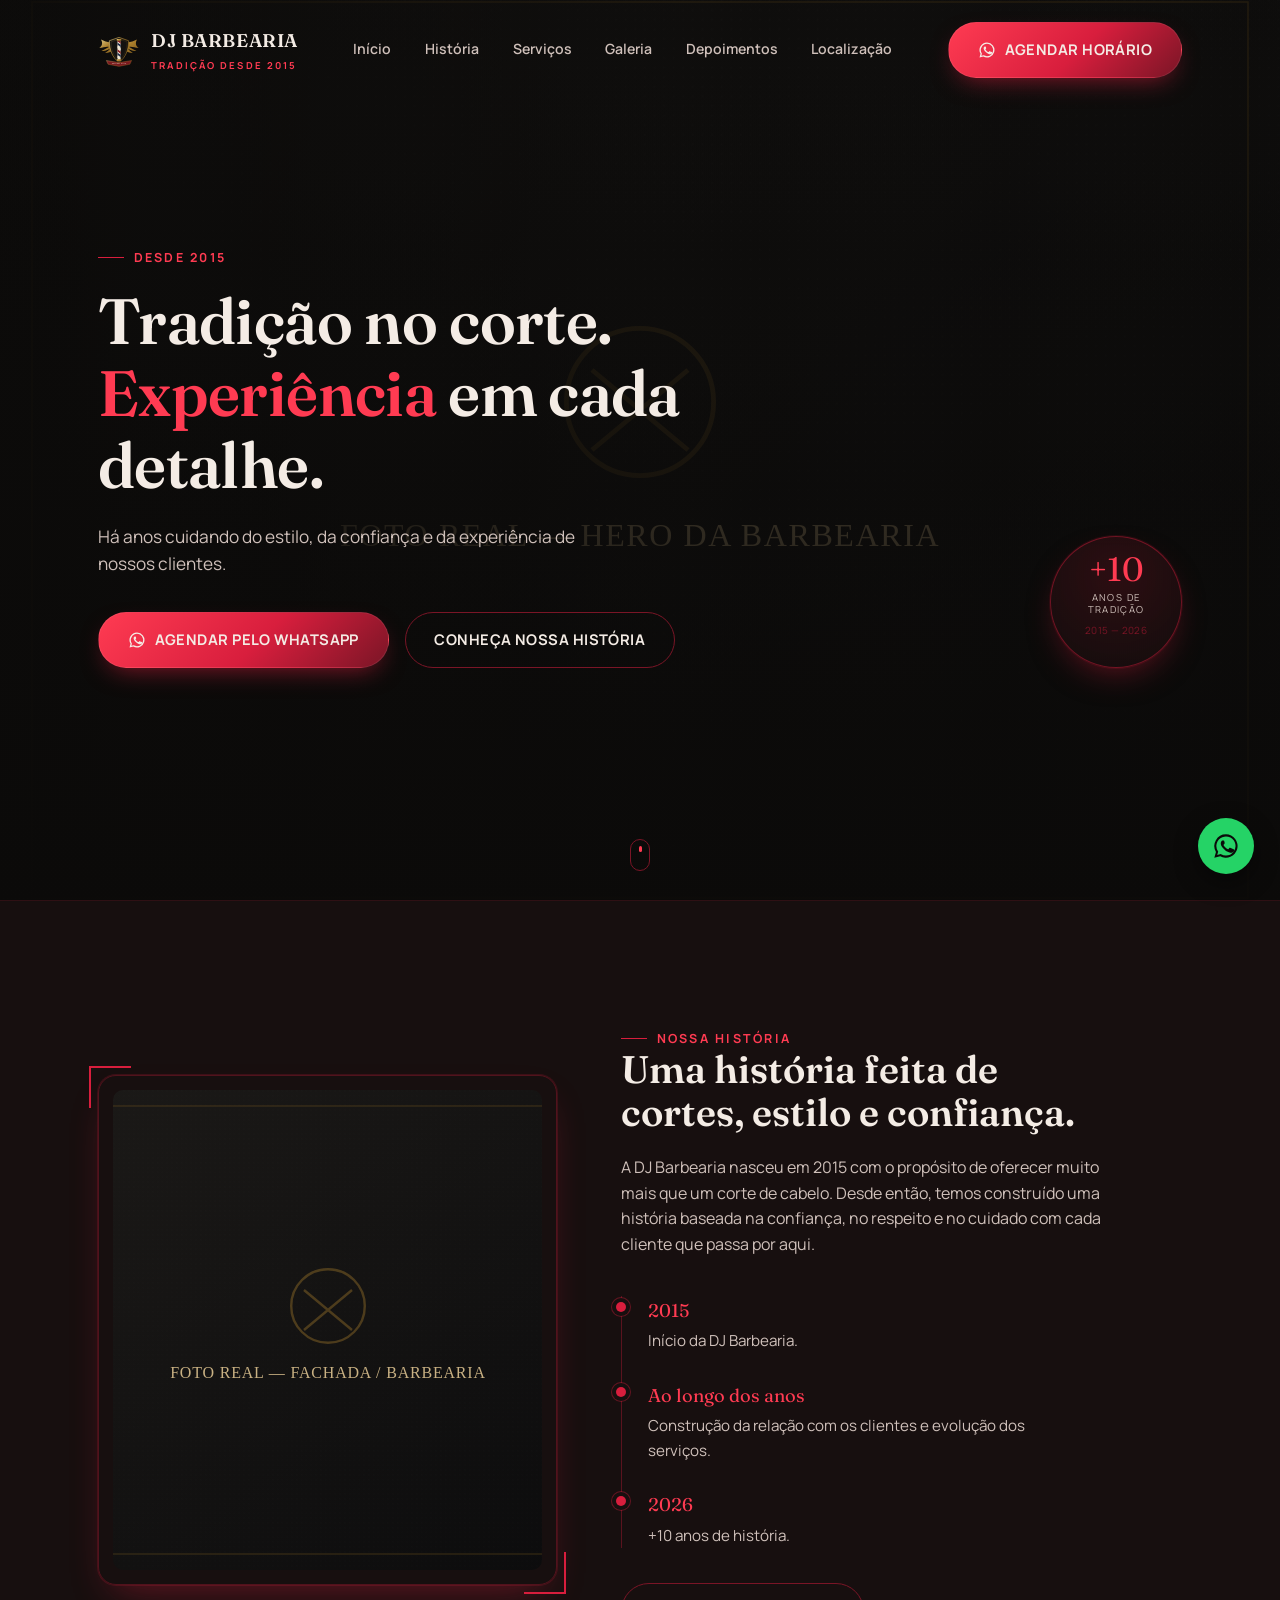
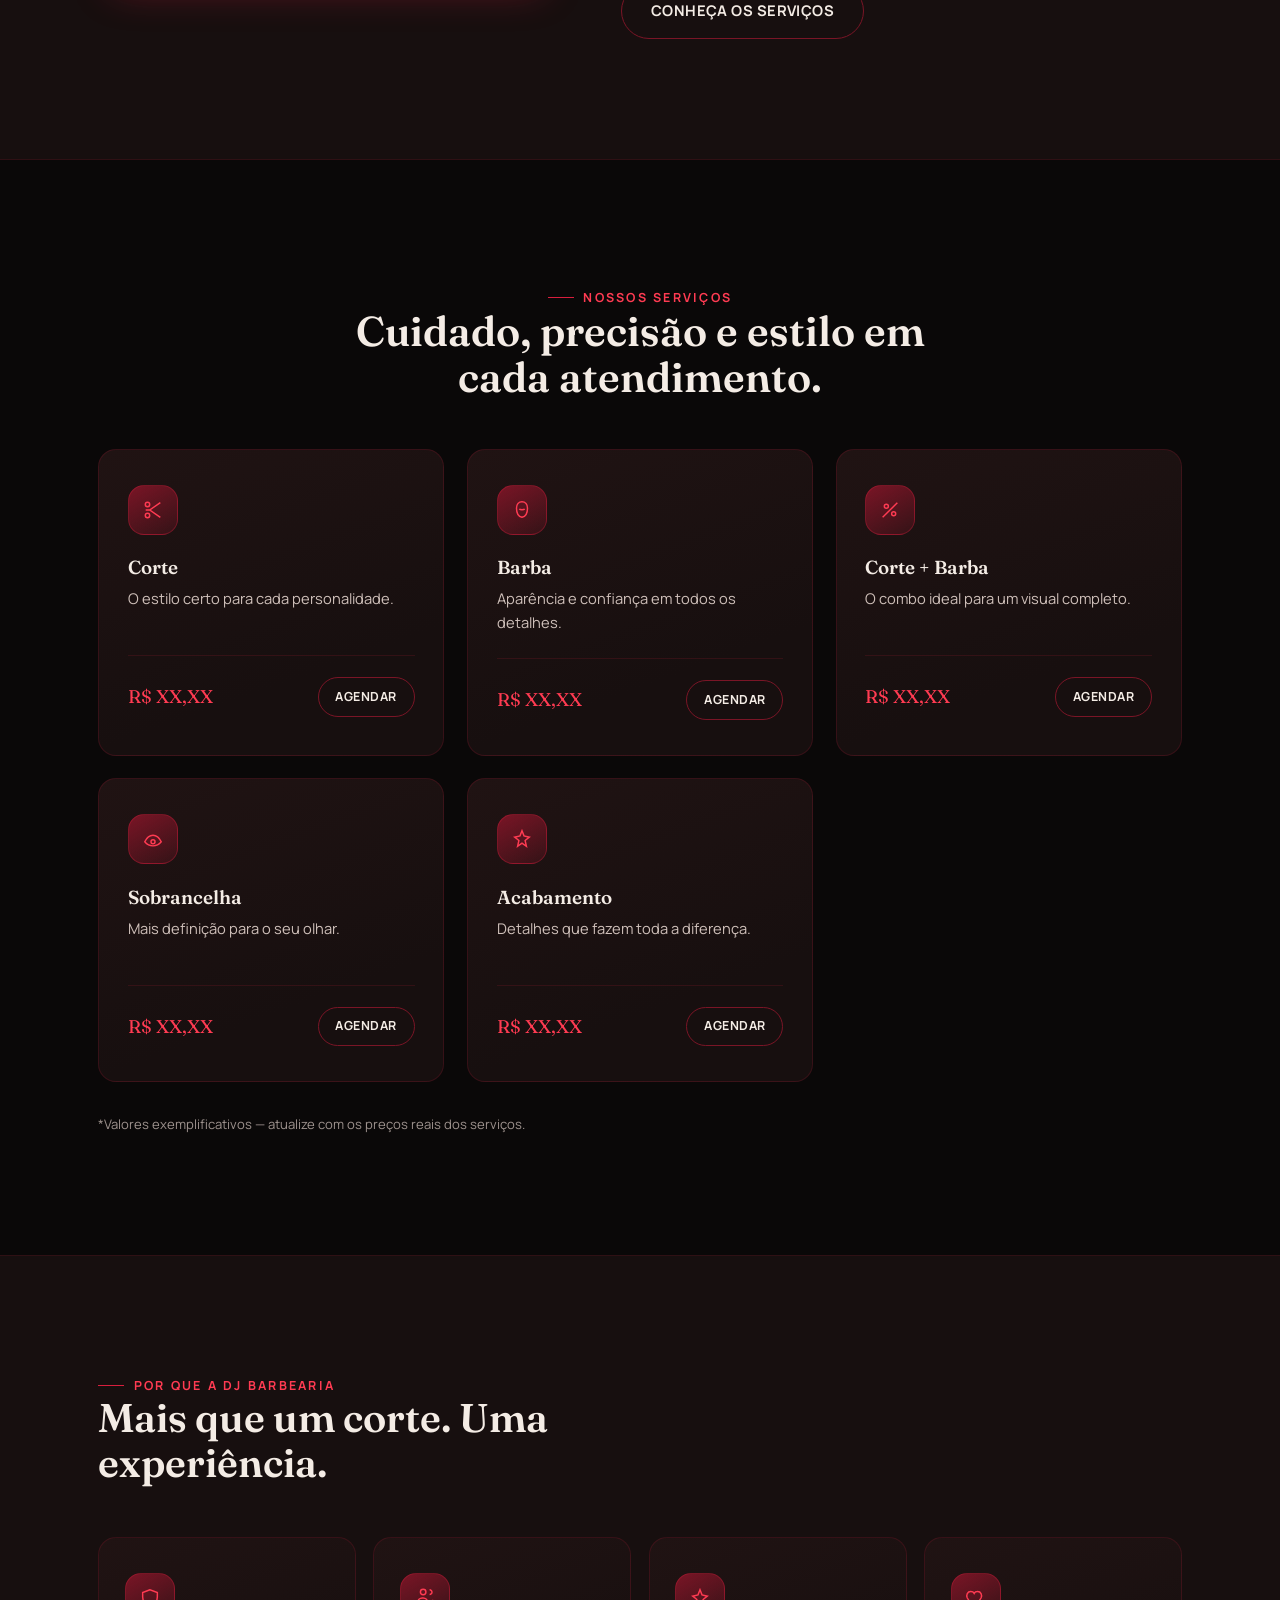
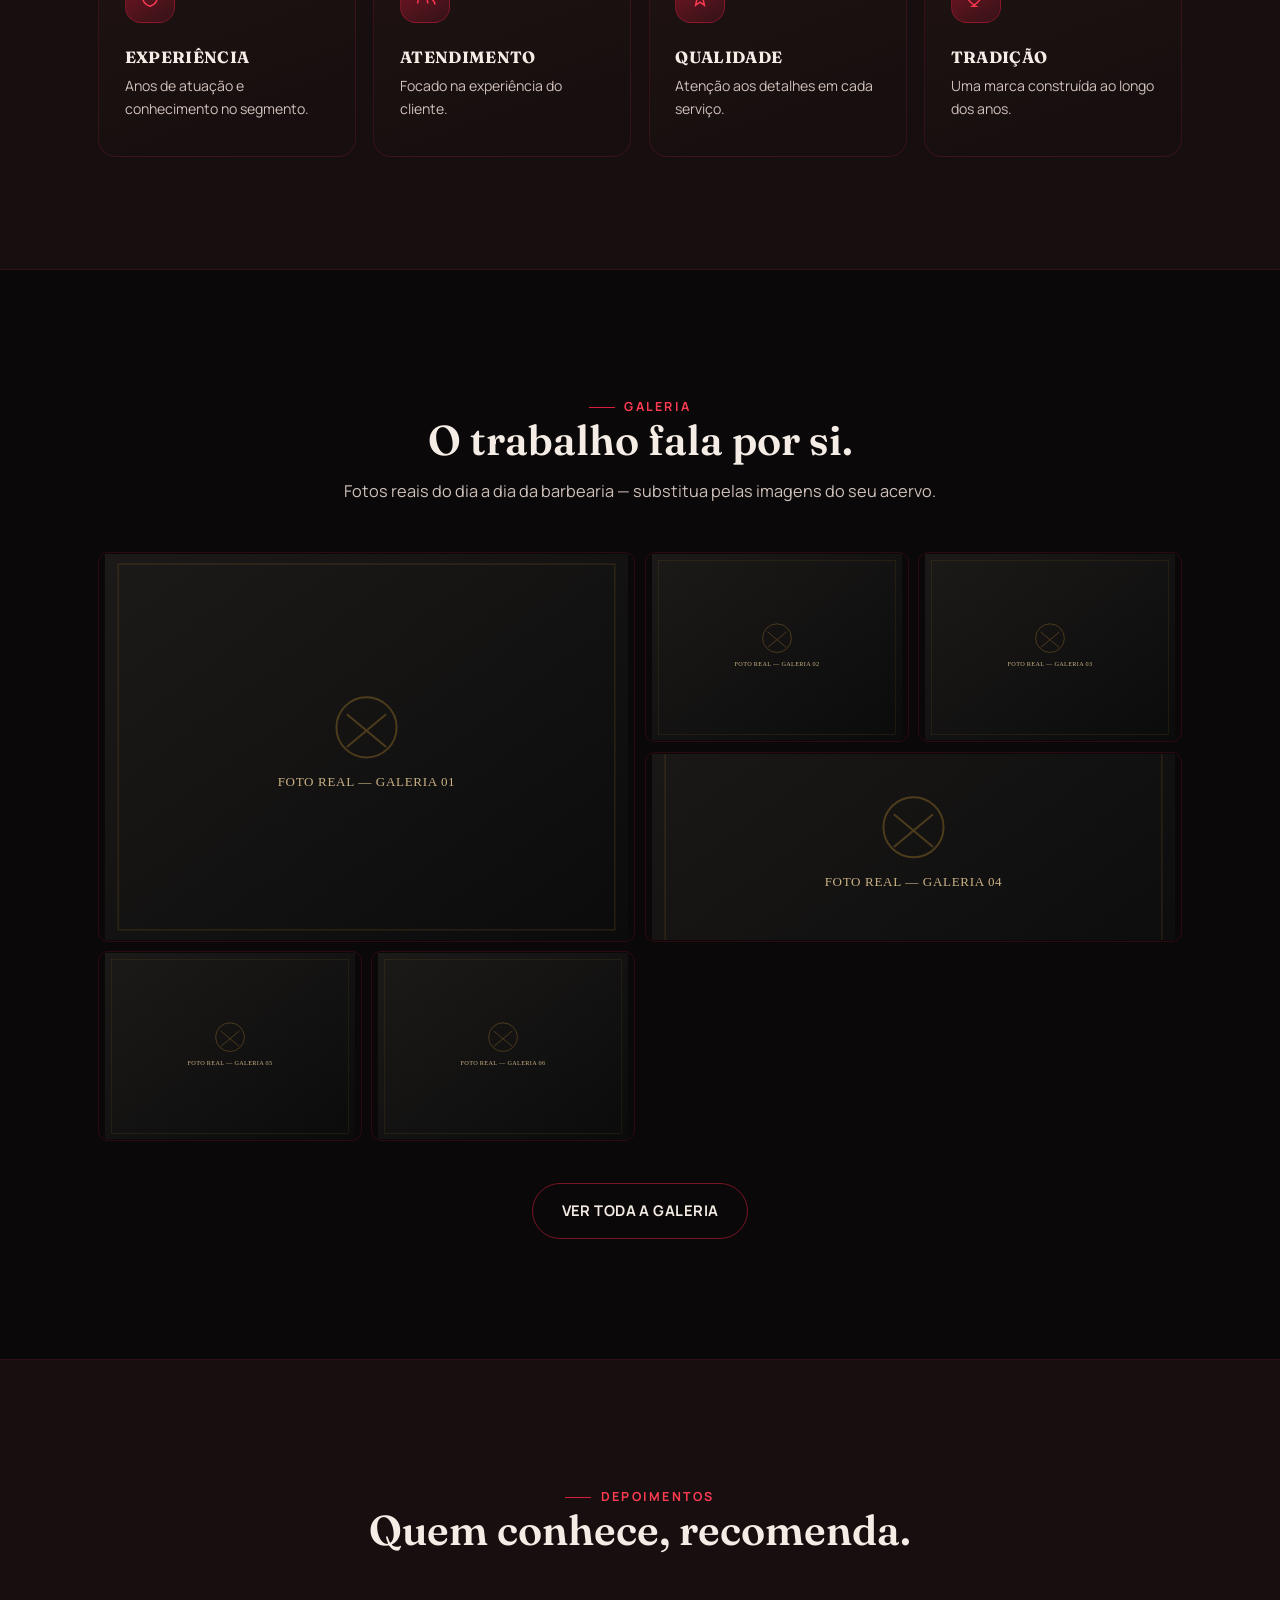
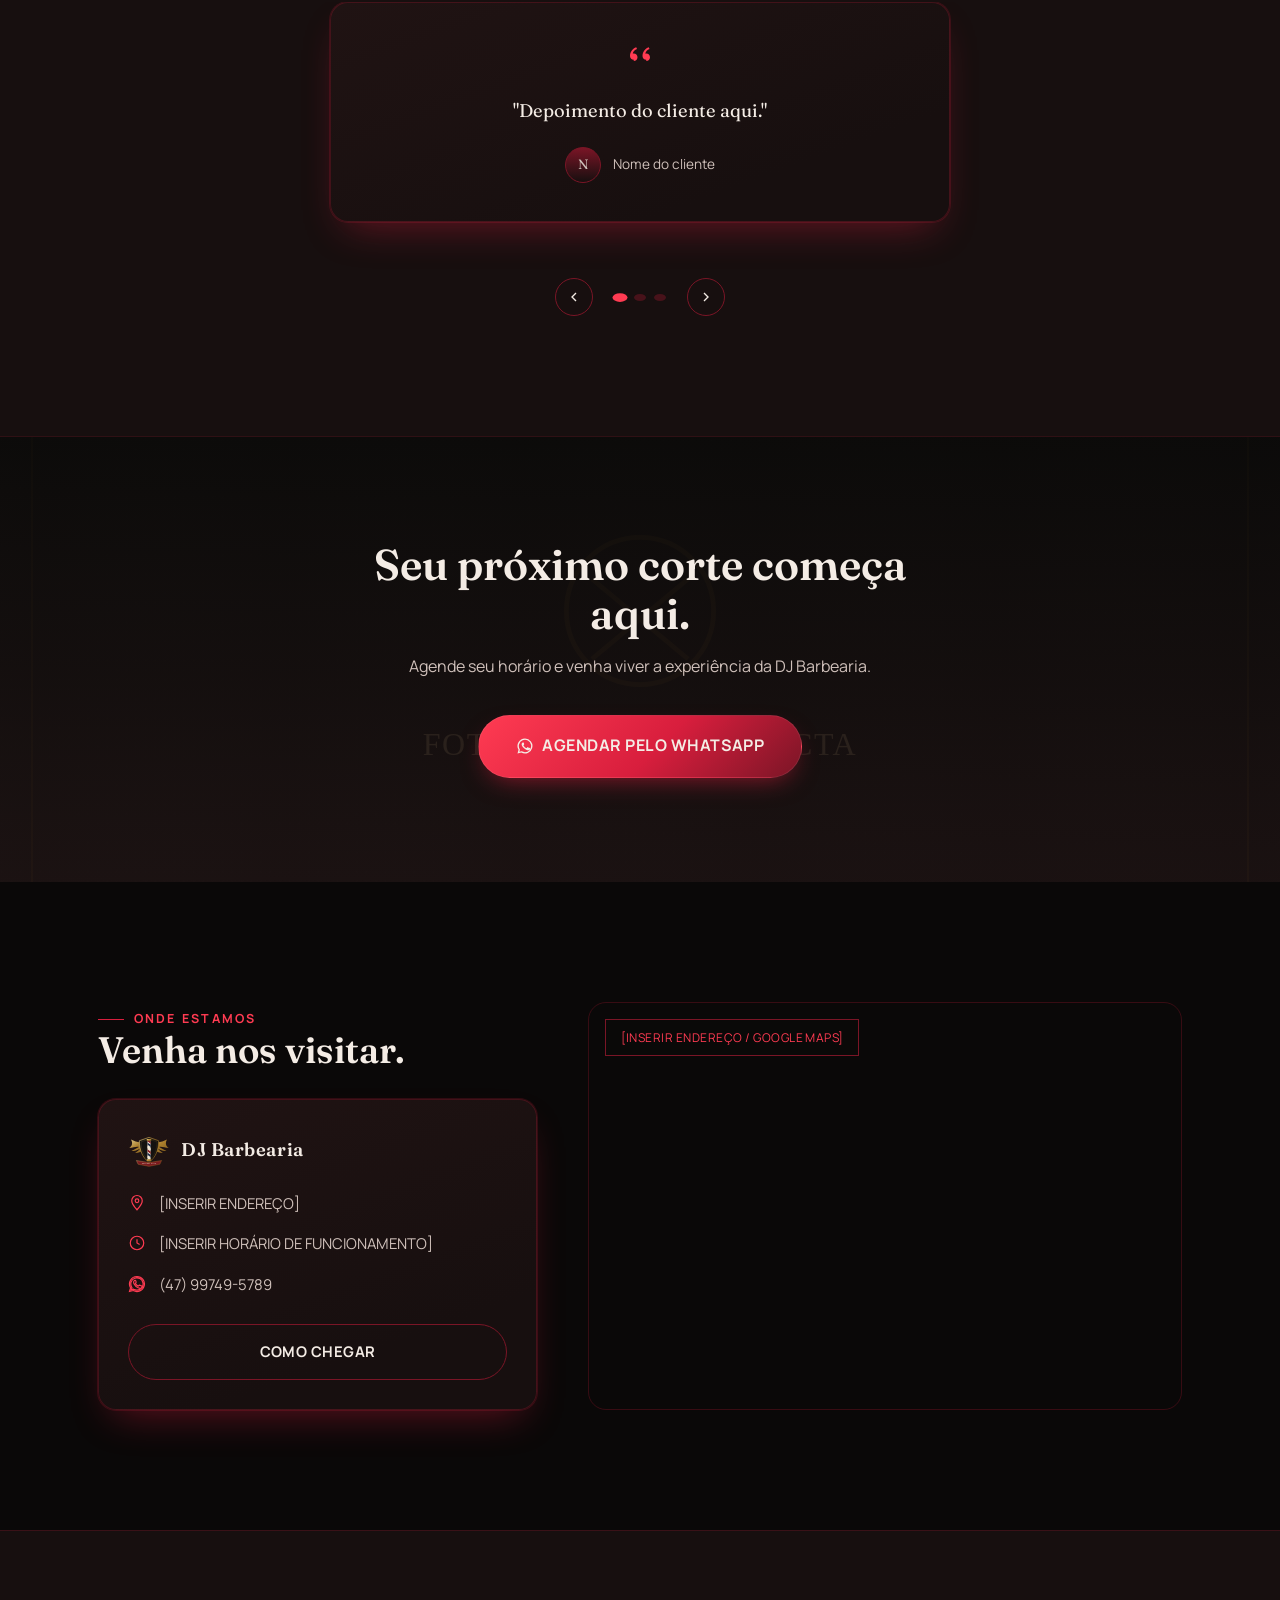
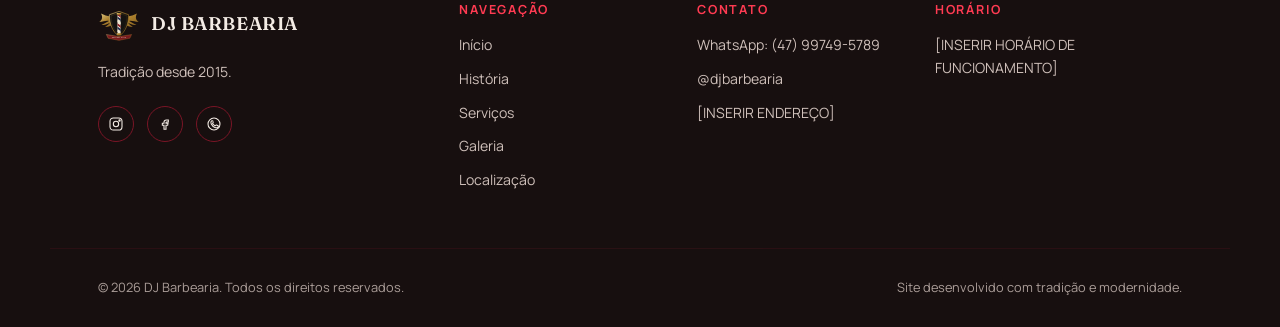
==== demo/basico/dj-barbearia/index.html @ 6a3a6658 "Atualização do site" ====
<!DOCTYPE html>
<html lang="pt-BR">
<head>
<meta charset="UTF-8">
<meta name="viewport" content="width=device-width, initial-scale=1.0">
<title>DJ Barbearia — Tradição desde 2015</title>
<meta name="description" content="DJ Barbearia: tradição, experiência e cuidado em cada corte desde 2015. Agende seu horário pelo WhatsApp.">

<link rel="icon" type="image/svg+xml" href="assets/logo.svg">

<link rel="preconnect" href="https://fonts.googleapis.com">
<link rel="preconnect" href="https://fonts.gstatic.com" crossorigin>
<link href="https://fonts.googleapis.com/css2?family=Fraunces:opsz,wght@9..144,500;9..144,600;9..144,700&family=Manrope:wght@400;500;600;700;800&display=swap" rel="stylesheet">

<link rel="stylesheet" href="css/style.css">
</head>
<body>
<a class="skip-link" href="#conteudo">Pular para o conteúdo</a>

<!-- =========================
     HEADER / NAVBAR
========================= -->
<header class="site-header" id="siteHeader">
  <div class="container header-inner">
    <a href="#inicio" class="brand">
      <img src="assets/logo.svg" alt="Emblema DJ Barbearia" width="42" height="42">
      <span>DJ BARBEARIA<small>TRADIÇÃO DESDE 2015</small></span>
    </a>

    <nav class="nav-links" aria-label="Navegação principal">
      <a href="#inicio">Início</a>
      <a href="#historia">História</a>
      <a href="#servicos">Serviços</a>
      <a href="#galeria">Galeria</a>
      <a href="#depoimentos">Depoimentos</a>
      <a href="#localizacao">Localização</a>
    </nav>

    <div class="header-actions">
      <a class="btn btn-primary" data-wa-generic href="#" aria-label="Agendar horário pelo WhatsApp">
        <svg viewBox="0 0 24 24" fill="currentColor" aria-hidden="true"><path d="M17.5 14.4c-.3-.1-1.6-.8-1.9-.9-.3-.1-.4-.1-.6.1-.2.3-.7.9-.8 1-.2.2-.3.2-.5.1-.3-.1-1.2-.4-2.2-1.4-.8-.7-1.4-1.6-1.5-1.9-.2-.3 0-.5.1-.6.1-.1.3-.3.4-.5.1-.1.2-.3.3-.4.1-.2 0-.4 0-.5C11 9.3 10.5 8 10.3 7.6c-.2-.4-.4-.4-.6-.4h-.5c-.2 0-.5.1-.7.3-.3.3-1 1-1 2.3 0 1.4 1 2.7 1.1 2.9.1.2 2 3.1 4.9 4.3.7.3 1.2.5 1.6.6.7.2 1.3.2 1.8.1.5-.1 1.6-.7 1.9-1.3.2-.6.2-1.1.2-1.3-.1-.1-.3-.2-.5-.3Z"/><path d="M12 2a10 10 0 0 0-8.6 15.1L2 22l5-1.3A10 10 0 1 0 12 2Zm0 18.2a8.2 8.2 0 0 1-4.2-1.1l-.3-.2-3 .8.8-2.9-.2-.3A8.2 8.2 0 1 1 12 20.2Z"/></svg>
        AGENDAR HORÁRIO
      </a>

      <button class="nav-toggle" id="navToggle" aria-label="Abrir menu" aria-expanded="false" aria-controls="mobileDrawer">
        <span></span><span></span><span></span>
      </button>
    </div>
  </div>
</header>

<div class="drawer-backdrop" id="drawerBackdrop"></div>
<aside class="mobile-drawer" id="mobileDrawer">
  <nav aria-label="Navegação mobile">
    <a href="#inicio">Início</a>
    <a href="#historia">História</a>
    <a href="#servicos">Serviços</a>
    <a href="#galeria">Galeria</a>
    <a href="#depoimentos">Depoimentos</a>
    <a href="#localizacao">Localização</a>
  </nav>
  <a class="btn btn-primary btn-block" data-wa-generic href="#">AGENDAR HORÁRIO</a>
</aside>

<main id="conteudo">

  <!-- =========================
       HERO
  ========================= -->
  <section class="hero" id="inicio">
    <div class="hero-media">
      <!-- Placeholder: substituir por foto real da barbearia/barbeiro em ação -->
      <img src="assets/hero.svg" alt="Barbeiro realizando um corte de cabelo na DJ Barbearia" loading="eager">
    </div>

    <div class="container hero-inner">
      <div class="hero-text">
        <span class="eyebrow">DESDE 2015</span>
        <h1>Tradição no corte.<br><em>Experiência</em> em cada detalhe.</h1>
        <p>Há anos cuidando do estilo, da confiança e da experiência de nossos clientes.</p>
        <div class="hero-actions">
          <a class="btn btn-primary" data-wa-generic href="#">
            <svg viewBox="0 0 24 24" fill="currentColor" aria-hidden="true"><path d="M17.5 14.4c-.3-.1-1.6-.8-1.9-.9-.3-.1-.4-.1-.6.1-.2.3-.7.9-.8 1-.2.2-.3.2-.5.1-.3-.1-1.2-.4-2.2-1.4-.8-.7-1.4-1.6-1.5-1.9-.2-.3 0-.5.1-.6.1-.1.3-.3.4-.5.1-.1.2-.3.3-.4.1-.2 0-.4 0-.5C11 9.3 10.5 8 10.3 7.6c-.2-.4-.4-.4-.6-.4h-.5c-.2 0-.5.1-.7.3-.3.3-1 1-1 2.3 0 1.4 1 2.7 1.1 2.9.1.2 2 3.1 4.9 4.3.7.3 1.2.5 1.6.6.7.2 1.3.2 1.8.1.5-.1 1.6-.7 1.9-1.3.2-.6.2-1.1.2-1.3-.1-.1-.3-.2-.5-.3Z"/><path d="M12 2a10 10 0 0 0-8.6 15.1L2 22l5-1.3A10 10 0 1 0 12 2Zm0 18.2a8.2 8.2 0 0 1-4.2-1.1l-.3-.2-3 .8.8-2.9-.2-.3A8.2 8.2 0 1 1 12 20.2Z"/></svg>
            AGENDAR PELO WHATSAPP
          </a>
          <a class="btn btn-outline" href="#historia">CONHEÇA NOSSA HISTÓRIA</a>
        </div>
      </div>

      <div class="badge-10" aria-hidden="true">
        <span class="num">+10</span>
        <span class="label">ANOS DE TRADIÇÃO</span>
        <span class="years">2015 — 2026</span>
      </div>
    </div>

    <div class="scroll-cue" aria-hidden="true"><span></span></div>
  </section>

  <!-- =========================
       HISTÓRIA
  ========================= -->
  <section class="historia" id="historia">
    <div class="container historia-grid">
      <div class="historia-media reveal">
        <!-- Placeholder: substituir por foto real da fachada/barbearia -->
        <img src="assets/historia.svg" alt="Fachada da DJ Barbearia" loading="lazy">
      </div>

      <div class="historia-text reveal reveal-delay-1">
        <span class="eyebrow">NOSSA HISTÓRIA</span>
        <h2>Uma história feita de cortes, estilo e confiança.</h2>
        <p>A DJ Barbearia nasceu em 2015 com o propósito de oferecer muito mais que um corte de cabelo. Desde então, temos construído uma história baseada na confiança, no respeito e no cuidado com cada cliente que passa por aqui.</p>

        <div class="timeline">
          <div class="timeline-item">
            <span class="year">2015</span>
            <p>Início da DJ Barbearia.</p>
          </div>
          <div class="timeline-item">
            <span class="year">Ao longo dos anos</span>
            <p>Construção da relação com os clientes e evolução dos serviços.</p>
          </div>
          <div class="timeline-item">
            <span class="year">2026</span>
            <p>+10 anos de história.</p>
          </div>
        </div>

        <a class="btn btn-outline" href="#servicos">CONHEÇA OS SERVIÇOS</a>
      </div>
    </div>
  </section>

  <!-- =========================
       SERVIÇOS
  ========================= -->
  <section class="servicos" id="servicos">
    <div class="container">
      <div class="section-head center reveal">
        <span class="eyebrow" style="justify-content:center">NOSSOS SERVIÇOS</span>
        <h2>Cuidado, precisão e estilo em cada atendimento.</h2>
      </div>

      <div class="servicos-grid">
        <article class="service-card reveal">
          <div class="service-icon"><svg viewBox="0 0 24 24" fill="none" stroke="currentColor" stroke-width="1.6" aria-hidden="true"><circle cx="6" cy="6" r="2.4"/><circle cx="6" cy="18" r="2.4"/><path d="M20 4 8.5 12 20 20M8.7 12H4"/></svg></div>
          <h3>Corte</h3>
          <p>O estilo certo para cada personalidade.</p>
          <div class="service-foot">
            <span class="service-price">R$ XX,XX</span>
            <a class="service-book" data-wa-service="Corte" href="#">AGENDAR</a>
          </div>
        </article>

        <article class="service-card reveal reveal-delay-1">
          <div class="service-icon"><svg viewBox="0 0 24 24" fill="none" stroke="currentColor" stroke-width="1.6" aria-hidden="true"><path d="M6 10c0-4 2.5-7 6-7s6 3 6 7c0 5-2 9-6 10-4-1-6-5-6-10Z"/><path d="M9 11c1 1 5 1 6 0"/></svg></div>
          <h3>Barba</h3>
          <p>Aparência e confiança em todos os detalhes.</p>
          <div class="service-foot">
            <span class="service-price">R$ XX,XX</span>
            <a class="service-book" data-wa-service="Barba" href="#">AGENDAR</a>
          </div>
        </article>

        <article class="service-card reveal reveal-delay-2">
          <div class="service-icon"><svg viewBox="0 0 24 24" fill="none" stroke="currentColor" stroke-width="1.6" aria-hidden="true"><circle cx="8" cy="8" r="2.2"/><circle cx="16" cy="16" r="2.2"/><path d="M20 4 4 20"/></svg></div>
          <h3>Corte + Barba</h3>
          <p>O combo ideal para um visual completo.</p>
          <div class="service-foot">
            <span class="service-price">R$ XX,XX</span>
            <a class="service-book" data-wa-service="Corte + Barba" href="#">AGENDAR</a>
          </div>
        </article>

        <article class="service-card reveal">
          <div class="service-icon"><svg viewBox="0 0 24 24" fill="none" stroke="currentColor" stroke-width="1.6" aria-hidden="true"><path d="M3 15c2.5-5 6-7 9-7s6.5 2 9 7c-2.5 3-6 4.5-9 4.5S5.5 18 3 15Z"/><circle cx="12" cy="15" r="2.2"/></svg></div>
          <h3>Sobrancelha</h3>
          <p>Mais definição para o seu olhar.</p>
          <div class="service-foot">
            <span class="service-price">R$ XX,XX</span>
            <a class="service-book" data-wa-service="Sobrancelha" href="#">AGENDAR</a>
          </div>
        </article>

        <article class="service-card reveal reveal-delay-1">
          <div class="service-icon"><svg viewBox="0 0 24 24" fill="none" stroke="currentColor" stroke-width="1.6" aria-hidden="true"><path d="m12 3 2.2 5.6L20 10l-4.6 3.6L16.8 20 12 16.6 7.2 20l1.4-6.4L4 10l5.8-1.4Z"/></svg></div>
          <h3>Acabamento</h3>
          <p>Detalhes que fazem toda a diferença.</p>
          <div class="service-foot">
            <span class="service-price">R$ XX,XX</span>
            <a class="service-book" data-wa-service="Acabamento" href="#">AGENDAR</a>
          </div>
        </article>
      </div>

      <p class="servicos-note">*Valores exemplificativos — atualize com os preços reais dos serviços.</p>
    </div>
  </section>

  <!-- =========================
       DIFERENCIAIS
  ========================= -->
  <section class="diferenciais" id="diferenciais">
    <div class="container">
      <div class="diferenciais-head reveal">
        <span class="eyebrow">POR QUE A DJ BARBEARIA</span>
        <h2>Mais que um corte. Uma experiência.</h2>
      </div>

      <div class="diferenciais-grid">
        <div class="diferencial-item reveal">
          <div class="service-icon"><svg viewBox="0 0 24 24" fill="none" stroke="currentColor" stroke-width="1.6" aria-hidden="true"><path d="M12 3 4 6v5c0 5 3.4 8.7 8 10 4.6-1.3 8-5 8-10V6Z"/></svg></div>
          <h3>EXPERIÊNCIA</h3>
          <p>Anos de atuação e conhecimento no segmento.</p>
        </div>
        <div class="diferencial-item reveal reveal-delay-1">
          <div class="service-icon"><svg viewBox="0 0 24 24" fill="none" stroke="currentColor" stroke-width="1.6" aria-hidden="true"><path d="M4 18v-1a5 5 0 0 1 5-5h1a5 5 0 0 1 5 5v1M13 5.5a3 3 0 1 1-6 0 3 3 0 0 1 6 0ZM17 8.2a2.6 2.6 0 1 0 0-5.2M20 14.3a4.2 4.2 0 0 1 2.6 3.9v.8"/></svg></div>
          <h3>ATENDIMENTO</h3>
          <p>Focado na experiência do cliente.</p>
        </div>
        <div class="diferencial-item reveal reveal-delay-2">
          <div class="service-icon"><svg viewBox="0 0 24 24" fill="none" stroke="currentColor" stroke-width="1.6" aria-hidden="true"><path d="m12 3 2.2 5.6L20 10l-4.6 3.6L16.8 20 12 16.6 7.2 20l1.4-6.4L4 10l5.8-1.4Z"/></svg></div>
          <h3>QUALIDADE</h3>
          <p>Atenção aos detalhes em cada serviço.</p>
        </div>
        <div class="diferencial-item reveal reveal-delay-3">
          <div class="service-icon"><svg viewBox="0 0 24 24" fill="none" stroke="currentColor" stroke-width="1.6" aria-hidden="true"><path d="M12 21s-7-4.4-9.5-9C1 8.5 2.7 5 6.2 5c1.9 0 3.3 1 3.8 2 .5-1 1.9-2 3.8-2 3.5 0 5.2 3.5 3.7 7-2.5 4.6-9.5 9-9.5 9Z"/></svg></div>
          <h3>TRADIÇÃO</h3>
          <p>Uma marca construída ao longo dos anos.</p>
        </div>
      </div>
    </div>
  </section>

  <!-- =========================
       GALERIA
  ========================= -->
  <section class="galeria" id="galeria">
    <div class="container">
      <div class="section-head center reveal">
        <span class="eyebrow" style="justify-content:center">GALERIA</span>
        <h2>O trabalho fala por si.</h2>
        <p>Fotos reais do dia a dia da barbearia — substitua pelas imagens do seu acervo.</p>
      </div>

      <div class="galeria-grid">
        <div class="gal-item gal-wide gal-tall">
          <button type="button" data-lightbox-trigger data-full="assets/galeria-01.svg" aria-label="Ampliar imagem da galeria 1">
            <img src="assets/galeria-01.svg" alt="Corte de cabelo em andamento na DJ Barbearia" loading="lazy">
            <span class="gal-overlay" aria-hidden="true">
              <svg viewBox="0 0 24 24" fill="none" stroke="currentColor" stroke-width="1.8"><circle cx="11" cy="11" r="7"/><path d="m21 21-4.3-4.3"/></svg>
            </span>
          </button>
        </div>
        <div class="gal-item">
          <button type="button" data-lightbox-trigger data-full="assets/galeria-02.svg" aria-label="Ampliar imagem da galeria 2">
            <img src="assets/galeria-02.svg" alt="Detalhe de ferramentas de barbeiro" loading="lazy">
            <span class="gal-overlay" aria-hidden="true"><svg viewBox="0 0 24 24" fill="none" stroke="currentColor" stroke-width="1.8"><circle cx="11" cy="11" r="7"/><path d="m21 21-4.3-4.3"/></svg></span>
          </button>
        </div>
        <div class="gal-item">
          <button type="button" data-lightbox-trigger data-full="assets/galeria-03.svg" aria-label="Ampliar imagem da galeria 3">
            <img src="assets/galeria-03.svg" alt="Ambiente interno da DJ Barbearia" loading="lazy">
            <span class="gal-overlay" aria-hidden="true"><svg viewBox="0 0 24 24" fill="none" stroke="currentColor" stroke-width="1.8"><circle cx="11" cy="11" r="7"/><path d="m21 21-4.3-4.3"/></svg></span>
          </button>
        </div>
        <div class="gal-item gal-wide">
          <button type="button" data-lightbox-trigger data-full="assets/galeria-04.svg" aria-label="Ampliar imagem da galeria 4">
            <img src="assets/galeria-04.svg" alt="Barber pole na entrada da barbearia" loading="lazy">
            <span class="gal-overlay" aria-hidden="true"><svg viewBox="0 0 24 24" fill="none" stroke="currentColor" stroke-width="1.8"><circle cx="11" cy="11" r="7"/><path d="m21 21-4.3-4.3"/></svg></span>
          </button>
        </div>
        <div class="gal-item">
          <button type="button" data-lightbox-trigger data-full="assets/galeria-05.svg" aria-label="Ampliar imagem da galeria 5">
            <img src="assets/galeria-05.svg" alt="Cliente satisfeito após o corte" loading="lazy">
            <span class="gal-overlay" aria-hidden="true"><svg viewBox="0 0 24 24" fill="none" stroke="currentColor" stroke-width="1.8"><circle cx="11" cy="11" r="7"/><path d="m21 21-4.3-4.3"/></svg></span>
          </button>
        </div>
        <div class="gal-item">
          <button type="button" data-lightbox-trigger data-full="assets/galeria-06.svg" aria-label="Ampliar imagem da galeria 6">
            <img src="assets/galeria-06.svg" alt="Emblema dos 10 anos da DJ Barbearia" loading="lazy">
            <span class="gal-overlay" aria-hidden="true"><svg viewBox="0 0 24 24" fill="none" stroke="currentColor" stroke-width="1.8"><circle cx="11" cy="11" r="7"/><path d="m21 21-4.3-4.3"/></svg></span>
          </button>
        </div>
      </div>

      <div class="galeria-more">
        <a class="btn btn-outline" href="#galeria">VER TODA A GALERIA</a>
      </div>
    </div>
  </section>

  <!-- =========================
       DEPOIMENTOS
  ========================= -->
  <section class="depoimentos" id="depoimentos">
    <div class="container">
      <div class="section-head center reveal">
        <span class="eyebrow" style="justify-content:center">DEPOIMENTOS</span>
        <h2>Quem conhece, recomenda.</h2>
      </div>

      <div class="testi-track-wrap reveal">
        <div class="testi-track">
          <div class="testi-slide">
            <div class="testi-card">
              <svg class="testi-quote" viewBox="0 0 24 24" fill="currentColor" aria-hidden="true"><path d="M7 15c-1.7 0-3-1.3-3-3 0-3.3 2.2-6 5-7l.6 1.4C7.8 7 6.6 8.3 6.2 10c.3-.1.6-.1.8-.1 1.7 0 3 1.3 3 3s-1.3 3-3 3Zm10 0c-1.7 0-3-1.3-3-3 0-3.3 2.2-6 5-7l.6 1.4c-1.8.7-3 2-3.4 3.7.3-.1.6-.1.8-.1 1.7 0 3 1.3 3 3s-1.3 3-3 3Z"/></svg>
              <p>"Depoimento do cliente aqui."</p>
              <div class="testi-person">
                <span class="testi-avatar">N</span>
                <span>Nome do cliente</span>
              </div>
            </div>
          </div>
          <div class="testi-slide">
            <div class="testi-card">
              <svg class="testi-quote" viewBox="0 0 24 24" fill="currentColor" aria-hidden="true"><path d="M7 15c-1.7 0-3-1.3-3-3 0-3.3 2.2-6 5-7l.6 1.4C7.8 7 6.6 8.3 6.2 10c.3-.1.6-.1.8-.1 1.7 0 3 1.3 3 3s-1.3 3-3 3Zm10 0c-1.7 0-3-1.3-3-3 0-3.3 2.2-6 5-7l.6 1.4c-1.8.7-3 2-3.4 3.7.3-.1.6-.1.8-.1 1.7 0 3 1.3 3 3s-1.3 3-3 3Z"/></svg>
              <p>"Depoimento do cliente aqui. Pode ser substituído por avaliações reais posteriormente."</p>
              <div class="testi-person">
                <span class="testi-avatar">N</span>
                <span>Nome do cliente</span>
              </div>
            </div>
          </div>
          <div class="testi-slide">
            <div class="testi-card">
              <svg class="testi-quote" viewBox="0 0 24 24" fill="currentColor" aria-hidden="true"><path d="M7 15c-1.7 0-3-1.3-3-3 0-3.3 2.2-6 5-7l.6 1.4C7.8 7 6.6 8.3 6.2 10c.3-.1.6-.1.8-.1 1.7 0 3 1.3 3 3s-1.3 3-3 3Zm10 0c-1.7 0-3-1.3-3-3 0-3.3 2.2-6 5-7l.6 1.4c-1.8.7-3 2-3.4 3.7.3-.1.6-.1.8-.1 1.7 0 3 1.3 3 3s-1.3 3-3 3Z"/></svg>
              <p>"Depoimento do cliente aqui."</p>
              <div class="testi-person">
                <span class="testi-avatar">N</span>
                <span>Nome do cliente</span>
              </div>
            </div>
          </div>
        </div>

        <div class="testi-controls">
          <button class="testi-arrow prev" aria-label="Depoimento anterior">
            <svg viewBox="0 0 24 24" fill="none" stroke="currentColor" stroke-width="2"><path d="M15 6 9 12l6 6"/></svg>
          </button>
          <div class="testi-dots"></div>
          <button class="testi-arrow next" aria-label="Próximo depoimento">
            <svg viewBox="0 0 24 24" fill="none" stroke="currentColor" stroke-width="2"><path d="m9 6 6 6-6 6"/></svg>
          </button>
        </div>
      </div>
    </div>
  </section>

  <!-- =========================
       CTA FINAL
  ========================= -->
  <section class="cta-final">
    <div class="cta-final-bg" aria-hidden="true">
      <!-- Placeholder: substituir por foto real do interior da barbearia -->
      <img src="assets/cta-bg.svg" alt="" loading="lazy">
    </div>
    <div class="container">
      <div class="cta-final-inner reveal">
        <h2>Seu próximo corte começa aqui.</h2>
        <p>Agende seu horário e venha viver a experiência da DJ Barbearia.</p>
        <a class="btn btn-primary" data-wa-generic href="#">
          <svg viewBox="0 0 24 24" fill="currentColor" aria-hidden="true"><path d="M17.5 14.4c-.3-.1-1.6-.8-1.9-.9-.3-.1-.4-.1-.6.1-.2.3-.7.9-.8 1-.2.2-.3.2-.5.1-.3-.1-1.2-.4-2.2-1.4-.8-.7-1.4-1.6-1.5-1.9-.2-.3 0-.5.1-.6.1-.1.3-.3.4-.5.1-.1.2-.3.3-.4.1-.2 0-.4 0-.5C11 9.3 10.5 8 10.3 7.6c-.2-.4-.4-.4-.6-.4h-.5c-.2 0-.5.1-.7.3-.3.3-1 1-1 2.3 0 1.4 1 2.7 1.1 2.9.1.2 2 3.1 4.9 4.3.7.3 1.2.5 1.6.6.7.2 1.3.2 1.8.1.5-.1 1.6-.7 1.9-1.3.2-.6.2-1.1.2-1.3-.1-.1-.3-.2-.5-.3Z"/><path d="M12 2a10 10 0 0 0-8.6 15.1L2 22l5-1.3A10 10 0 1 0 12 2Zm0 18.2a8.2 8.2 0 0 1-4.2-1.1l-.3-.2-3 .8.8-2.9-.2-.3A8.2 8.2 0 1 1 12 20.2Z"/></svg>
          AGENDAR PELO WHATSAPP
        </a>
      </div>
    </div>
  </section>

  <!-- =========================
       LOCALIZAÇÃO
  ========================= -->
  <section class="localizacao" id="localizacao">
    <div class="container local-grid">
      <div class="local-info reveal">
        <span class="eyebrow">ONDE ESTAMOS</span>
        <h2>Venha nos visitar.</h2>

        <div class="local-card">
          <div class="brand">
            <img src="assets/logo.svg" alt="" width="36" height="36" aria-hidden="true">
            <span>DJ Barbearia</span>
          </div>
          <ul class="local-list">
            <li>
              <svg viewBox="0 0 24 24" fill="none" stroke="currentColor" stroke-width="1.6" aria-hidden="true"><path d="M12 21s-7-7.5-7-12a7 7 0 1 1 14 0c0 4.5-7 12-7 12Z"/><circle cx="12" cy="9" r="2.4"/></svg>
              <span>[INSERIR ENDEREÇO]</span>
            </li>
            <li>
              <svg viewBox="0 0 24 24" fill="none" stroke="currentColor" stroke-width="1.6" aria-hidden="true"><circle cx="12" cy="12" r="9"/><path d="M12 7v5l3.5 2"/></svg>
              <span>[INSERIR HORÁRIO DE FUNCIONAMENTO]</span>
            </li>
            <li>
              <svg viewBox="0 0 24 24" fill="none" stroke="currentColor" stroke-width="1.6" aria-hidden="true"><path d="M17.5 14.4c-.3-.1-1.6-.8-1.9-.9-.3-.1-.4-.1-.6.1-.2.3-.7.9-.8 1-.2.2-.3.2-.5.1-.3-.1-1.2-.4-2.2-1.4-.8-.7-1.4-1.6-1.5-1.9-.2-.3 0-.5.1-.6.1-.1.3-.3.4-.5.1-.1.2-.3.3-.4.1-.2 0-.4 0-.5C11 9.3 10.5 8 10.3 7.6c-.2-.4-.4-.4-.6-.4h-.5c-.2 0-.5.1-.7.3-.3.3-1 1-1 2.3 0 1.4 1 2.7 1.1 2.9.1.2 2 3.1 4.9 4.3.7.3 1.2.5 1.6.6.7.2 1.3.2 1.8.1.5-.1 1.6-.7 1.9-1.3.2-.6.2-1.1.2-1.3-.1-.1-.3-.2-.5-.3Z"/><path d="M12 2a10 10 0 0 0-8.6 15.1L2 22l5-1.3A10 10 0 1 0 12 2Zm0 18.2a8.2 8.2 0 0 1-4.2-1.1l-.3-.2-3 .8.8-2.9-.2-.3A8.2 8.2 0 1 1 12 20.2Z"/></svg>
              <span>(47) 99749-5789</span>
            </li>
          </ul>
          <a class="btn btn-outline btn-block" href="https://www.google.com/maps/search/?api=1&query=DJ+Barbearia" target="_blank" rel="noopener noreferrer">COMO CHEGAR</a>
        </div>
      </div>

      <div class="map-frame reveal reveal-delay-1">
        <span class="map-note">[INSERIR ENDEREÇO / GOOGLE MAPS]</span>
        <!-- Estrutura preparada para o Google Maps: substituir "q=" pelo endereço real -->
        <iframe
          src="https://www.google.com/maps?q=Brasil&output=embed"
          title="Localização da DJ Barbearia no Google Maps"
          loading="lazy"
          referrerpolicy="no-referrer-when-downgrade">
        </iframe>
      </div>
    </div>
  </section>

</main>

<!-- =========================
     FOOTER
========================= -->
<footer class="site-footer">
  <div class="container footer-grid">
    <div class="footer-brand">
      <a href="#inicio" class="brand">
        <img src="assets/logo.svg" alt="Emblema DJ Barbearia" width="40" height="40">
        <span>DJ BARBEARIA</span>
      </a>
      <p>Tradição desde 2015.</p>
      <div class="footer-social">
        <a href="https://instagram.com/djbarbearia" target="_blank" rel="noopener noreferrer" aria-label="DJ Barbearia no Instagram">
          <svg viewBox="0 0 24 24" fill="none" stroke="currentColor" stroke-width="1.6"><rect x="3" y="3" width="18" height="18" rx="5"/><circle cx="12" cy="12" r="4"/><circle cx="17.3" cy="6.7" r="1"/></svg>
        </a>
        <a href="#" aria-label="DJ Barbearia no Facebook">
          <svg viewBox="0 0 24 24" fill="none" stroke="currentColor" stroke-width="1.6"><path d="M14 9h3V6h-3c-2 0-3.5 1.5-3.5 3.5V11H8v3h2.5v6h3v-6H16l.5-3h-3V9.8c0-.5.3-.8.8-.8Z"/></svg>
        </a>
        <a href="#" data-wa-generic aria-label="DJ Barbearia no WhatsApp">
          <svg viewBox="0 0 24 24" fill="none" stroke="currentColor" stroke-width="1.6"><path d="M17.5 14.4c-.3-.1-1.6-.8-1.9-.9-.6-.2-.7 0-1.4.9-.2.2-.3.2-.5.1-1.8-.7-3-1.9-3.8-3.3-.2-.3 0-.5.1-.6.4-.5.7-.8.9-1.2.1-.2 0-.4 0-.5C11 9.3 10.5 8 10.3 7.6c-.2-.4-.4-.4-.6-.4h-.5c-.7 0-1.2.6-1.5 1.2-.5 1-.4 2.3.2 3.5.9 1.9 2.9 4.3 5.6 5.3 1.7.6 2.5.5 3.2.3.7-.2 1.5-.9 1.7-1.6.1-.4.1-.8 0-1Z"/><circle cx="12" cy="12" r="9"/></svg>
        </a>
      </div>
    </div>

    <div class="footer-col">
      <h4>NAVEGAÇÃO</h4>
      <ul>
        <li><a href="#inicio">Início</a></li>
        <li><a href="#historia">História</a></li>
        <li><a href="#servicos">Serviços</a></li>
        <li><a href="#galeria">Galeria</a></li>
        <li><a href="#localizacao">Localização</a></li>
      </ul>
    </div>

    <div class="footer-col">
      <h4>CONTATO</h4>
      <ul>
        <li>WhatsApp: (47) 99749-5789</li>
        <li>@djbarbearia</li>
        <li>[INSERIR ENDEREÇO]</li>
      </ul>
    </div>

    <div class="footer-col">
      <h4>HORÁRIO</h4>
      <ul>
        <li>[INSERIR HORÁRIO DE FUNCIONAMENTO]</li>
      </ul>
    </div>
  </div>

  <div class="container footer-bottom">
    <span>© <span data-current-year>2026</span> DJ Barbearia. Todos os direitos reservados.</span>
    <span>Site desenvolvido com tradição e modernidade.</span>
  </div>
</footer>

<!-- WhatsApp flutuante -->
<a class="wa-float" data-wa-generic href="#" aria-label="Agendar horário pelo WhatsApp">
  <svg viewBox="0 0 24 24" fill="currentColor" aria-hidden="true"><path d="M17.5 14.4c-.3-.1-1.6-.8-1.9-.9-.3-.1-.4-.1-.6.1-.2.3-.7.9-.8 1-.2.2-.3.2-.5.1-.3-.1-1.2-.4-2.2-1.4-.8-.7-1.4-1.6-1.5-1.9-.2-.3 0-.5.1-.6.1-.1.3-.3.4-.5.1-.1.2-.3.3-.4.1-.2 0-.4 0-.5C11 9.3 10.5 8 10.3 7.6c-.2-.4-.4-.4-.6-.4h-.5c-.2 0-.5.1-.7.3-.3.3-1 1-1 2.3 0 1.4 1 2.7 1.1 2.9.1.2 2 3.1 4.9 4.3.7.3 1.2.5 1.6.6.7.2 1.3.2 1.8.1.5-.1 1.6-.7 1.9-1.3.2-.6.2-1.1.2-1.3-.1-.1-.3-.2-.5-.3Z"/><path d="M12 2a10 10 0 0 0-8.6 15.1L2 22l5-1.3A10 10 0 1 0 12 2Zm0 18.2a8.2 8.2 0 0 1-4.2-1.1l-.3-.2-3 .8.8-2.9-.2-.3A8.2 8.2 0 1 1 12 20.2Z"/></svg>
</a>

<!-- Lightbox -->
<div class="lightbox" role="dialog" aria-modal="true" aria-label="Visualização de imagem da galeria">
  <div class="lightbox-inner">
    <img src="" alt="">
    <button class="lightbox-close" aria-label="Fechar"><svg viewBox="0 0 24 24" fill="none" stroke="currentColor" stroke-width="2"><path d="M6 6l12 12M18 6 6 18"/></svg></button>
    <button class="lightbox-prev" aria-label="Imagem anterior"><svg viewBox="0 0 24 24" fill="none" stroke="currentColor" stroke-width="2"><path d="M15 6 9 12l6 6"/></svg></button>
    <button class="lightbox-next" aria-label="Próxima imagem"><svg viewBox="0 0 24 24" fill="none" stroke="currentColor" stroke-width="2"><path d="m9 6 6 6-6 6"/></svg></button>
  </div>
</div>

<script src="js/script.js"></script>
</body>
</html>
---- demo/basico/dj-barbearia/css/style.css ----
/* =========================================================
   DJ BARBEARIA — STYLESHEET
   Tradição desde 2015 — identidade: preto, dourado envelhecido,
   vermelho profundo, azul escuro, off-white.
========================================================= */

/* =========================
   VARIÁVEIS
========================= */
:root{
  --black:        #0a0808;
  --charcoal:      #170f0f;
  --charcoal-2:    #201313;
  /* paleta viva: preto -> vinho -> vermelho (sem dourado) */
  --accent:          #d81e3d;   /* vermelho vivo — acento principal */
  --accent-bright:    #ff3b52;   /* vermelho brilhante — hover / glow */
  --accent-dim:       #7a1526;   /* vinho escuro — tom "entre" preto e vermelho */
  --red:           #8a1024;
  --red-light:     #c81e3a;
  --blue:          #1c2c47;
  --off-white:     #f4ece5;
  --off-white-dim: #cfc0ba;

  --font-display: 'Fraunces', Georgia, 'Times New Roman', serif;
  --font-body:    'Manrope', 'Segoe UI', Arial, sans-serif;

  --container: 1180px;
  --gutter: clamp(1.25rem, 4vw, 3rem);

  --radius-sm: 10px;
  --radius-md: 18px;
  --radius-lg: 26px;

  --ease: cubic-bezier(.22,.61,.36,1);
  --dur-fast: .2s;
  --dur-med: .5s;
  --dur-slow: .9s;

  --shadow-1: 0 10px 30px -12px rgba(0,0,0,.55);
  --shadow-2: 0 2px 10px rgba(0,0,0,.35);
  --glow: 0 0 0 1px rgba(216,30,61,.18), 0 18px 40px -16px rgba(216,30,61,.45);
}

/* =========================
   RESET
========================= */
*, *::before, *::after{ box-sizing: border-box; }
html{ scroll-behavior: smooth; }
body, h1, h2, h3, h4, p, figure, blockquote{ margin: 0; }
ul{ list-style: none; margin: 0; padding: 0; }
a{ color: inherit; text-decoration: none; }
img{ max-width: 100%; display: block; }
button{ font: inherit; color: inherit; background: none; border: none; cursor: pointer; }
input, textarea{ font: inherit; }

html, body{ height: 100%; }
body{
  background: var(--black);
  color: var(--off-white);
  font-family: var(--font-body);
  font-size: 16px;
  line-height: 1.6;
  -webkit-font-smoothing: antialiased;
  overflow-x: hidden;
}

.container{
  width: 100%;
  max-width: var(--container);
  margin-inline: auto;
  padding-inline: var(--gutter);
}

h1, h2, h3, h4{
  font-family: var(--font-display);
  font-weight: 600;
  line-height: 1.12;
  color: var(--off-white);
}

section{ position: relative; }

/* focus visibility for accessibility */
a:focus-visible,
button:focus-visible,
input:focus-visible,
textarea:focus-visible{
  outline: 2px solid var(--accent-bright);
  outline-offset: 3px;
  border-radius: 2px;
}

.skip-link{
  position: absolute;
  left: -9999px;
  top: 0;
  background: var(--accent);
  color: var(--black);
  padding: .75rem 1.25rem;
  z-index: 999;
  font-weight: 700;
}
.skip-link:focus{ left: 1rem; top: 1rem; }

@media (prefers-reduced-motion: reduce){
  *, *::before, *::after{
    animation-duration: 0.001ms !important;
    animation-iteration-count: 1 !important;
    transition-duration: 0.001ms !important;
    scroll-behavior: auto !important;
  }
}

/* shared utility bits */
.eyebrow{
  display: inline-flex;
  align-items: center;
  gap: .6rem;
  font-family: var(--font-body);
  font-size: .78rem;
  letter-spacing: .18em;
  color: var(--accent-bright);
  font-weight: 700;
}
.eyebrow::before{
  content: '';
  width: 26px;
  height: 1px;
  background: var(--accent);
}

.divider{
  width: 64px;
  height: 2px;
  background: linear-gradient(90deg, var(--accent), transparent);
  margin: 1.1rem 0 1.6rem;
}
.divider.center{ margin-inline: auto; background: var(--accent); }

.section-head{ max-width: 640px; margin-bottom: 3rem; }
.section-head.center{ margin-inline: auto; text-align: center; }
.section-head h2{ font-size: clamp(1.9rem, 3.4vw, 2.6rem); }
.section-head p{ color: var(--off-white-dim); margin-top: .9rem; font-size: 1.02rem; }

.btn{
  display: inline-flex;
  align-items: center;
  justify-content: center;
  gap: .55rem;
  padding: .95rem 1.8rem;
  border-radius: 999px;
  font-size: .92rem;
  font-weight: 700;
  letter-spacing: .03em;
  transition: transform var(--dur-fast) var(--ease), box-shadow var(--dur-fast) var(--ease), background var(--dur-fast) var(--ease), border-color var(--dur-fast) var(--ease);
  white-space: nowrap;
}
.btn svg{ width: 18px; height: 18px; flex-shrink: 0; }
.btn-primary{
  background: linear-gradient(135deg, var(--accent-bright), var(--accent) 55%, var(--accent-dim));
  color: var(--off-white);
  border: 1px solid rgba(255,255,255,.08);
  box-shadow: 0 10px 26px -10px rgba(216,30,61,.65);
}
.btn-primary:hover{
  transform: translateY(-2px);
  box-shadow: 0 16px 36px -10px rgba(255,59,82,.75);
}
.btn-outline{
  background: transparent;
  border: 1px solid var(--accent-dim);
  color: var(--off-white);
}
.btn-outline:hover{ border-color: var(--accent-bright); background: rgba(216,30,61,.1); transform: translateY(-2px); }
.btn-block{ width: 100%; }

/* =========================
   REVEAL ON SCROLL
========================= */
.reveal{
  opacity: 0;
  transform: translateY(22px);
  transition: opacity .8s var(--ease), transform .8s var(--ease);
}
.reveal.is-visible{ opacity: 1; transform: translateY(0); }
.reveal-delay-1{ transition-delay: .08s; }
.reveal-delay-2{ transition-delay: .16s; }
.reveal-delay-3{ transition-delay: .24s; }
.reveal-delay-4{ transition-delay: .32s; }

/* =========================
   HEADER
========================= */
.site-header{
  position: fixed;
  top: 0; left: 0; right: 0;
  z-index: 200;
  padding: 1.35rem 0;
  background: transparent;
  border-bottom: 1px solid transparent;
  transition: background var(--dur-med) var(--ease), padding var(--dur-med) var(--ease), border-color var(--dur-med) var(--ease), box-shadow var(--dur-med) var(--ease);
}
.site-header.is-scrolled{
  background: rgba(11,10,9,.92);
  backdrop-filter: blur(10px);
  padding: .8rem 0;
  border-bottom: 1px solid rgba(216,30,61,.18);
  box-shadow: var(--shadow-2);
}
.header-inner{
  display: flex;
  align-items: center;
  justify-content: space-between;
  gap: 1.5rem;
}
.brand{
  display: flex;
  align-items: center;
  gap: .7rem;
  font-family: var(--font-display);
  font-size: 1.15rem;
  font-weight: 600;
  letter-spacing: .03em;
  color: var(--off-white);
}
.brand img{ width: 42px; height: 42px; }
.brand span{ display: block; }
.brand small{
  display: block;
  font-family: var(--font-body);
  font-size: .6rem;
  letter-spacing: .22em;
  color: var(--accent-bright);
  font-weight: 700;
  margin-top: .15rem;
}

.nav-links{
  display: flex;
  align-items: center;
  gap: 2.1rem;
}
.nav-links a{
  font-size: .88rem;
  font-weight: 600;
  color: var(--off-white-dim);
  position: relative;
  padding: .3rem 0;
  transition: color var(--dur-fast) var(--ease);
}
.nav-links a::after{
  content: '';
  position: absolute;
  left: 0; bottom: -2px;
  width: 0; height: 1px;
  background: var(--accent-bright);
  transition: width var(--dur-fast) var(--ease);
}
.nav-links a:hover{ color: var(--off-white); }
.nav-links a:hover::after{ width: 100%; }

.header-actions{ display: flex; align-items: center; gap: 1.4rem; }

.nav-toggle{
  display: none;
  flex-direction: column;
  gap: 5px;
  width: 26px;
  padding: .4rem;
}
.nav-toggle span{
  display: block;
  width: 100%;
  height: 2px;
  background: var(--off-white);
  transition: transform var(--dur-fast) var(--ease), opacity var(--dur-fast) var(--ease);
}
.nav-toggle[aria-expanded="true"] span:nth-child(1){ transform: translateY(7px) rotate(45deg); }
.nav-toggle[aria-expanded="true"] span:nth-child(2){ opacity: 0; }
.nav-toggle[aria-expanded="true"] span:nth-child(3){ transform: translateY(-7px) rotate(-45deg); }

/* =========================
   HERO
========================= */
.hero{
  min-height: 100vh;
  display: flex;
  align-items: center;
  position: relative;
  padding-top: 6rem;
  overflow: hidden;
}
.hero-media{
  position: absolute;
  inset: 0;
  z-index: 0;
}
.hero-media img{
  width: 100%; height: 100%;
  object-fit: cover;
}
.hero-media::after{
  content: '';
  position: absolute; inset: 0;
  background:
    linear-gradient(180deg, rgba(11,10,9,.55) 0%, rgba(11,10,9,.72) 55%, rgba(11,10,9,.96) 100%),
    linear-gradient(90deg, rgba(11,10,9,.85) 0%, rgba(11,10,9,.25) 55%);
}
.hero-inner{
  position: relative;
  z-index: 1;
  width: 100%;
  display: grid;
  grid-template-columns: 1.5fr .8fr;
  gap: 2rem;
  align-items: end;
  padding-bottom: 5.5rem;
}
.hero-text{ max-width: 620px; }
.hero-text .eyebrow{ margin-bottom: 1.1rem; }
.hero-text h1{
  font-size: clamp(2.4rem, 5.4vw, 4rem);
  letter-spacing: -.01em;
}
.hero-text h1 em{
  font-style: normal;
  color: var(--accent-bright);
}
.hero-text p{
  margin-top: 1.4rem;
  font-size: 1.08rem;
  color: var(--off-white-dim);
  max-width: 480px;
}
.hero-actions{
  display: flex;
  gap: 1rem;
  flex-wrap: wrap;
  margin-top: 2.1rem;
}

/* 10 anos badge */
.badge-10{
  justify-self: end;
  display: flex;
  flex-direction: column;
  align-items: center;
  text-align: center;
  width: 132px;
  height: 132px;
  border: 1px solid rgba(216,30,61,.45);
  border-radius: 50%;
  padding: 1rem;
  background: radial-gradient(circle at 50% 30%, rgba(216,30,61,.16), rgba(23,15,15,.65));
  backdrop-filter: blur(6px);
  box-shadow: 0 0 0 1px rgba(216,30,61,.12), 0 14px 34px -14px rgba(216,30,61,.5);
}
.badge-10 .num{
  font-family: var(--font-display);
  font-size: 2.1rem;
  color: var(--accent-bright);
  line-height: 1;
}
.badge-10 .label{
  font-size: .6rem;
  letter-spacing: .14em;
  color: var(--off-white-dim);
  margin-top: .35rem;
  line-height: 1.3;
}
.badge-10 .years{
  font-size: .62rem;
  color: var(--accent-dim);
  margin-top: .4rem;
  letter-spacing: .04em;
}

.scroll-cue{
  position: absolute;
  bottom: 1.8rem; left: 50%;
  transform: translateX(-50%);
  z-index: 1;
  width: 20px; height: 32px;
  border: 1px solid var(--accent-dim);
  border-radius: 20px;
  display: flex;
  justify-content: center;
  padding-top: 6px;
}
.scroll-cue span{
  width: 3px; height: 6px;
  background: var(--accent-bright);
  border-radius: 2px;
  animation: scrollcue 1.8s var(--ease) infinite;
}
@keyframes scrollcue{
  0%{ transform: translateY(0); opacity: 1; }
  70%{ transform: translateY(9px); opacity: 0; }
  100%{ opacity: 0; }
}

/* =========================
   HISTÓRIA
========================= */
.historia{
  padding: 7.5rem 0;
  background: var(--charcoal);
  border-top: 1px solid rgba(216,30,61,.12);
  border-bottom: 1px solid rgba(216,30,61,.12);
}
.historia-grid{
  display: grid;
  grid-template-columns: .9fr 1.1fr;
  gap: clamp(2rem, 5vw, 4.5rem);
  align-items: center;
}
.historia-media{
  position: relative;
  border: 1px solid rgba(216,30,61,.3);
  border-radius: var(--radius-md);
  padding: 14px;
  box-shadow: var(--glow);
}
.historia-media img{ width: 100%; height: 480px; object-fit: cover; border-radius: 10px; }
.historia-media::before{
  content: '';
  position: absolute;
  top: -10px; left: -10px;
  width: 42px; height: 42px;
  border-top: 2px solid var(--accent);
  border-left: 2px solid var(--accent);
}
.historia-media::after{
  content: '';
  position: absolute;
  bottom: -10px; right: -10px;
  width: 42px; height: 42px;
  border-bottom: 2px solid var(--accent);
  border-right: 2px solid var(--accent);
}
.historia-text h2{ font-size: clamp(1.8rem, 3vw, 2.4rem); max-width: 480px; }
.historia-text > p{
  margin-top: 1.3rem;
  color: var(--off-white-dim);
  max-width: 480px;
}

.timeline{
  margin-top: 2.4rem;
  border-left: 1px solid rgba(216,30,61,.35);
  padding-left: 1.6rem;
  display: flex;
  flex-direction: column;
  gap: 1.7rem;
}
.timeline-item{ position: relative; }
.timeline-item::before{
  content: '';
  position: absolute;
  left: -1.98rem; top: .35rem;
  width: 10px; height: 10px;
  border-radius: 50%;
  background: var(--accent);
  box-shadow: 0 0 0 4px var(--charcoal), 0 0 0 5px rgba(216,30,61,.4);
}
.timeline-item .year{
  font-family: var(--font-display);
  color: var(--accent-bright);
  font-size: 1.15rem;
  display: block;
  margin-bottom: .25rem;
}
.timeline-item p{ color: var(--off-white-dim); font-size: .95rem; max-width: 420px; }

.historia-text .btn{ margin-top: 2.2rem; }

/* =========================
   SERVIÇOS
========================= */
.servicos{ padding: 7.5rem 0; }
.servicos-grid{
  display: grid;
  grid-template-columns: repeat(3, 1fr);
  gap: 1.4rem;
}
.service-card{
  position: relative;
  border: 1px solid rgba(216,30,61,.16);
  border-radius: var(--radius-md);
  background: linear-gradient(160deg, var(--charcoal-2), var(--charcoal) 70%);
  padding: 2.2rem 1.8rem;
  overflow: hidden;
  transition: border-color var(--dur-fast) var(--ease), transform var(--dur-fast) var(--ease), box-shadow var(--dur-fast) var(--ease);
}
.service-card::before{
  content: '';
  position: absolute;
  top: 0; left: 0; right: 0;
  height: 3px;
  background: linear-gradient(90deg, transparent, var(--accent), var(--accent-bright), transparent);
  opacity: 0;
  transition: opacity var(--dur-fast) var(--ease);
}
.service-card:hover{
  border-color: rgba(216,30,61,.55);
  transform: translateY(-6px);
  box-shadow: var(--glow);
}
.service-card:hover::before{ opacity: 1; }
.service-icon{
  width: 50px; height: 50px;
  display: flex; align-items: center; justify-content: center;
  border-radius: 16px;
  background: linear-gradient(150deg, var(--accent-dim), rgba(216,30,61,.12));
  border: 1px solid rgba(216,30,61,.35);
  color: var(--accent-bright);
  margin-bottom: 1.4rem;
  transition: transform var(--dur-fast) var(--ease), background var(--dur-fast) var(--ease);
}
.service-card:hover .service-icon{
  transform: scale(1.08) rotate(-4deg);
  background: linear-gradient(150deg, var(--accent), var(--accent-dim));
  color: var(--off-white);
}
.service-icon svg{ width: 22px; height: 22px; }
.service-card h3{ font-size: 1.18rem; font-weight: 600; }
.service-card p{ color: var(--off-white-dim); font-size: .92rem; margin-top: .55rem; min-height: 44px; }
.service-foot{
  display: flex;
  align-items: center;
  justify-content: space-between;
  margin-top: 1.5rem;
  padding-top: 1.3rem;
  border-top: 1px solid rgba(216,30,61,.14);
}
.service-price{ font-family: var(--font-display); color: var(--accent-bright); font-size: 1.15rem; }
.service-book{
  font-size: .78rem;
  font-weight: 700;
  letter-spacing: .04em;
  color: var(--off-white);
  border: 1px solid var(--accent-dim);
  padding: .55rem 1.05rem;
  border-radius: 999px;
  transition: background var(--dur-fast) var(--ease), border-color var(--dur-fast) var(--ease), transform var(--dur-fast) var(--ease);
}
.service-book:hover{
  background: linear-gradient(90deg, var(--accent), var(--accent-bright));
  border-color: var(--accent-bright);
  color: var(--black);
  transform: translateY(-1px);
}

.servicos-note{
  margin-top: 2rem;
  font-size: .82rem;
  color: var(--off-white-dim);
  opacity: .75;
}

/* =========================
   DIFERENCIAIS
========================= */
.diferenciais{
  padding: 7rem 0;
  background: var(--charcoal);
  position: relative;
  border-top: 1px solid rgba(216,30,61,.12);
  border-bottom: 1px solid rgba(216,30,61,.12);
}
.diferenciais-head{ max-width: 680px; margin-bottom: 3.2rem; }
.diferenciais-head h2{ font-size: clamp(1.9rem, 3.4vw, 2.5rem); }
.diferenciais-grid{
  display: grid;
  grid-template-columns: repeat(4, 1fr);
  gap: 1.1rem;
}
.diferencial-item{
  position: relative;
  background: linear-gradient(160deg, var(--charcoal-2), var(--charcoal) 75%);
  border: 1px solid rgba(216,30,61,.16);
  border-radius: var(--radius-md);
  padding: 2.2rem 1.6rem;
  transition: transform var(--dur-fast) var(--ease), border-color var(--dur-fast) var(--ease), box-shadow var(--dur-fast) var(--ease);
}
.diferencial-item:hover{
  transform: translateY(-6px);
  border-color: rgba(216,30,61,.5);
  box-shadow: var(--glow);
}
.diferencial-item .service-icon{ margin-bottom: 1.6rem; }
.diferencial-item h3{ font-size: 1.02rem; font-weight: 700; letter-spacing: .02em; }
.diferencial-item p{ color: var(--off-white-dim); font-size: .88rem; margin-top: .55rem; }

/* =========================
   GALERIA
========================= */
.galeria{ padding: 7.5rem 0; }
.galeria-grid{
  display: grid;
  grid-template-columns: repeat(4, 1fr);
  grid-auto-rows: 190px;
  gap: .6rem;
}
.gal-item{
  position: relative;
  overflow: hidden;
  border: 1px solid rgba(216,30,61,.16);
  border-radius: var(--radius-sm);
  transition: box-shadow var(--dur-fast) var(--ease), border-color var(--dur-fast) var(--ease);
}
.gal-item:hover{ border-color: rgba(216,30,61,.55); box-shadow: var(--glow); }
.gal-item.gal-wide{ grid-column: span 2; }
.gal-item.gal-tall{ grid-row: span 2; }
.gal-item img{
  width: 100%; height: 100%; object-fit: cover;
  transition: transform .6s var(--ease);
}
.gal-item button{
  position: absolute; inset: 0;
  width: 100%; height: 100%;
  display: flex; align-items: center; justify-content: center;
}
.gal-overlay{
  position: absolute; inset: 0;
  background: linear-gradient(180deg, rgba(11,8,8,0) 35%, rgba(90,10,20,.55) 100%);
  opacity: 0;
  transition: opacity var(--dur-fast) var(--ease);
  display: flex;
  align-items: flex-end;
  justify-content: flex-start;
  padding: 1rem;
}
.gal-overlay svg{
  width: 38px; height: 38px;
  color: var(--off-white);
  padding: 8px;
  border-radius: 50%;
  background: linear-gradient(150deg, var(--accent), var(--accent-dim));
}
.gal-item:hover img{ transform: scale(1.06); }
.gal-item:hover .gal-overlay{ opacity: 1; }

.galeria-more{ text-align: center; margin-top: 2.6rem; }

/* =========================
   DEPOIMENTOS
========================= */
.depoimentos{
  padding: 7.5rem 0;
  background: var(--charcoal);
  border-top: 1px solid rgba(216,30,61,.12);
  border-bottom: 1px solid rgba(216,30,61,.12);
}
.testi-track-wrap{ position: relative; max-width: 880px; margin-inline: auto; overflow: hidden; }
.testi-track{
  display: flex;
}
.testi-slide{
  flex: 0 0 100%;
  padding: 0 .5rem;
}
.testi-card{
  border: 1px solid rgba(216,30,61,.22);
  border-radius: var(--radius-md);
  background: linear-gradient(160deg, var(--charcoal-2), var(--charcoal) 75%);
  box-shadow: var(--glow);
  padding: 2.4rem;
  text-align: center;
  max-width: 620px;
  margin-inline: auto;
}
.testi-quote{ color: var(--accent-bright); width: 30px; height: 30px; margin: 0 auto 1.1rem; }
.testi-card p{ font-family: var(--font-display); font-size: 1.15rem; color: var(--off-white); line-height: 1.5; }
.testi-person{
  display: flex; align-items: center; justify-content: center; gap: .7rem;
  margin-top: 1.4rem;
}
.testi-avatar{
  width: 36px; height: 36px; border-radius: 50%;
  background: linear-gradient(180deg, var(--accent-dim), var(--charcoal));
  display: flex; align-items: center; justify-content: center;
  font-family: var(--font-display); font-size: .85rem; color: var(--off-white);
  border: 1px solid var(--accent-dim);
}
.testi-person span{ font-size: .85rem; color: var(--off-white-dim); }

.testi-controls{
  display: flex;
  align-items: center;
  justify-content: center;
  gap: 1.3rem;
  margin-top: 1.8rem;
}
.testi-arrow{
  width: 38px; height: 38px;
  border: 1px solid var(--accent-dim);
  border-radius: 50%;
  display: flex; align-items: center; justify-content: center;
  transition: border-color var(--dur-fast) var(--ease), background var(--dur-fast) var(--ease);
}
.testi-arrow:hover{ border-color: var(--accent-bright); background: rgba(216,30,61,.1); }
.testi-arrow svg{ width: 16px; height: 16px; }
.testi-dots{ display: flex; gap: .5rem; }
.testi-dot{
  width: 7px; height: 7px; border-radius: 50%;
  background: var(--accent-dim);
  opacity: .5;
  transition: opacity var(--dur-fast) var(--ease), transform var(--dur-fast) var(--ease);
}
.testi-dot.is-active{ opacity: 1; transform: scale(1.25); background: var(--accent-bright); }

/* =========================
   CTA
========================= */
.cta-final{
  position: relative;
  padding: 6.5rem 0;
  text-align: center;
  overflow: hidden;
}
.cta-final-bg{ position: absolute; inset: 0; z-index: 0; }
.cta-final-bg img{ width: 100%; height: 100%; object-fit: cover; }
.cta-final-bg::after{
  content: '';
  position: absolute; inset: 0;
  background: linear-gradient(180deg, rgba(11,10,9,.92), rgba(28,18,18,.88));
}
.cta-final-inner{ position: relative; z-index: 1; max-width: 620px; margin-inline: auto; }
.cta-final h2{ font-size: clamp(1.9rem, 3.6vw, 2.7rem); }
.cta-final p{ margin-top: 1rem; color: var(--off-white-dim); }
.cta-final .btn{ margin-top: 2.2rem; padding: 1.1rem 2.3rem; font-size: 1rem; }

/* =========================
   LOCALIZAÇÃO
========================= */
.localizacao{ padding: 7.5rem 0; }
.local-grid{
  display: grid;
  grid-template-columns: .85fr 1.15fr;
  gap: clamp(2rem, 4vw, 3.5rem);
  align-items: stretch;
}
.local-info h2{ font-size: clamp(1.8rem, 3vw, 2.3rem); }
.local-card{
  margin-top: 1.8rem;
  border: 1px solid rgba(216,30,61,.22);
  border-radius: var(--radius-md);
  background: linear-gradient(160deg, var(--charcoal-2), var(--charcoal) 75%);
  box-shadow: var(--glow);
  padding: 1.8rem;
}
.local-card .brand{ margin-bottom: 1.3rem; }
.local-list{ display: flex; flex-direction: column; gap: 1.05rem; }
.local-list li{ display: flex; gap: .85rem; align-items: flex-start; font-size: .93rem; color: var(--off-white-dim); }
.local-list svg{ width: 18px; height: 18px; color: var(--accent-bright); flex-shrink: 0; margin-top: 2px; }
.local-card .btn{ margin-top: 1.7rem; }
.map-frame{
  position: relative;
  min-height: 340px;
  border: 1px solid rgba(216,30,61,.22);
  border-radius: var(--radius-md);
  overflow: hidden;
}
.map-frame iframe{ width: 100%; height: 100%; min-height: 340px; border: 0; filter: grayscale(.35) contrast(1.05); }
.map-frame .map-note{
  position: absolute;
  top: 1rem; left: 1rem;
  background: rgba(11,10,9,.85);
  border: 1px solid var(--accent-dim);
  padding: .5rem .9rem;
  font-size: .75rem;
  letter-spacing: .04em;
  color: var(--accent-bright);
}

/* =========================
   FOOTER
========================= */
.site-footer{
  background: var(--charcoal);
  border-top: 1px solid rgba(216,30,61,.18);
  padding: 4.5rem 0 1.8rem;
}
.footer-grid{
  display: grid;
  grid-template-columns: 1.3fr .8fr .8fr 1fr;
  gap: 2.5rem;
}
.footer-brand .brand{ margin-bottom: 1rem; }
.footer-brand p{ color: var(--off-white-dim); font-size: .88rem; max-width: 260px; }
.footer-social{ display: flex; gap: .8rem; margin-top: 1.4rem; }
.footer-social a{
  width: 36px; height: 36px;
  border: 1px solid var(--accent-dim);
  border-radius: 50%;
  display: flex; align-items: center; justify-content: center;
  transition: border-color var(--dur-fast) var(--ease), background var(--dur-fast) var(--ease);
}
.footer-social a:hover{ border-color: var(--accent-bright); background: rgba(216,30,61,.1); }
.footer-social svg{ width: 16px; height: 16px; }
.footer-col h4{
  font-family: var(--font-body);
  font-size: .78rem;
  letter-spacing: .14em;
  color: var(--accent-bright);
  font-weight: 700;
  margin-bottom: 1.1rem;
}
.footer-col ul{ display: flex; flex-direction: column; gap: .7rem; }
.footer-col a, .footer-col li{ font-size: .88rem; color: var(--off-white-dim); }
.footer-col a:hover{ color: var(--off-white); }
.footer-bottom{
  margin-top: 3.5rem;
  padding-top: 1.8rem;
  border-top: 1px solid rgba(216,30,61,.12);
  display: flex;
  justify-content: space-between;
  flex-wrap: wrap;
  gap: 1rem;
  font-size: .8rem;
  color: var(--off-white-dim);
  opacity: .8;
}

/* =========================
   WHATSAPP FLUTUANTE
========================= */
.wa-float{
  position: fixed;
  right: 1.6rem;
  bottom: 1.6rem;
  z-index: 300;
  width: 56px; height: 56px;
  border-radius: 50%;
  background: #25D366;
  display: flex; align-items: center; justify-content: center;
  box-shadow: 0 8px 24px rgba(0,0,0,.45);
  transform: scale(0);
  animation: waIn .5s var(--ease) .6s forwards;
  transition: transform var(--dur-fast) var(--ease);
}
.wa-float:hover{ transform: scale(1.08); }
.wa-float svg{ width: 28px; height: 28px; color: #0b0a09; }
@keyframes waIn{
  to{ transform: scale(1); }
}

/* =========================
   LIGHTBOX
========================= */
.lightbox{
  position: fixed; inset: 0;
  z-index: 500;
  background: rgba(6,6,5,.95);
  display: flex; align-items: center; justify-content: center;
  opacity: 0; pointer-events: none;
  transition: opacity var(--dur-med) var(--ease);
}
.lightbox.is-open{ opacity: 1; pointer-events: auto; }
.lightbox-inner{ position: relative; max-width: min(900px, 90vw); max-height: 84vh; }
.lightbox-inner img{ max-height: 84vh; width: auto; margin-inline: auto; border: 1px solid rgba(216,30,61,.3); border-radius: var(--radius-sm); }
.lightbox-close, .lightbox-prev, .lightbox-next{
  position: absolute;
  width: 44px; height: 44px;
  border: 1px solid var(--accent-dim);
  border-radius: 50%;
  display: flex; align-items: center; justify-content: center;
  background: rgba(11,10,9,.7);
  transition: border-color var(--dur-fast) var(--ease), background var(--dur-fast) var(--ease);
}
.lightbox-close:hover, .lightbox-prev:hover, .lightbox-next:hover{ border-color: var(--accent-bright); background: rgba(216,30,61,.15); }
.lightbox-close{ top: -54px; right: 0; }
.lightbox-prev{ left: -54px; top: 50%; transform: translateY(-50%); }
.lightbox-next{ right: -54px; top: 50%; transform: translateY(-50%); }
.lightbox-close svg, .lightbox-prev svg, .lightbox-next svg{ width: 18px; height: 18px; }

/* =========================
   MOBILE NAV DRAWER
========================= */
.mobile-drawer{
  position: fixed;
  top: 0; right: 0;
  height: 100vh;
  width: min(320px, 82vw);
  background: var(--charcoal);
  border-left: 1px solid rgba(216,30,61,.2);
  z-index: 250;
  padding: 6rem 2rem 2rem;
  transform: translateX(100%);
  transition: transform var(--dur-med) var(--ease);
  display: flex;
  flex-direction: column;
  gap: 2.2rem;
}
.mobile-drawer.is-open{ transform: translateX(0); }
.mobile-drawer nav{ display: flex; flex-direction: column; gap: 1.5rem; }
.mobile-drawer nav a{ font-size: 1.15rem; font-family: var(--font-display); }
.drawer-backdrop{
  position: fixed; inset: 0;
  background: rgba(0,0,0,.55);
  z-index: 240;
  opacity: 0; pointer-events: none;
  transition: opacity var(--dur-med) var(--ease);
}
.drawer-backdrop.is-open{ opacity: 1; pointer-events: auto; }

/* =========================
   RESPONSIVIDADE
========================= */
@media (max-width: 1024px){
  .historia-grid{ grid-template-columns: 1fr; }
  .historia-media img{ height: 340px; }
  .local-grid{ grid-template-columns: 1fr; }
  .footer-grid{ grid-template-columns: 1fr 1fr; }
  .diferenciais-grid{ grid-template-columns: repeat(2, 1fr); }
}

@media (max-width: 900px){
  .nav-links{ display: none; }
  .nav-toggle{ display: flex; }
  .header-actions .btn-primary{ display: none; }
  .hero-inner{ grid-template-columns: 1fr; padding-bottom: 4rem; }
  .badge-10{ justify-self: start; }
  .servicos-grid{ grid-template-columns: repeat(2, 1fr); }
  .galeria-grid{ grid-template-columns: repeat(2, 1fr); grid-auto-rows: 160px; }
  .gal-item.gal-wide{ grid-column: span 2; }
  .lightbox-prev{ left: 8px; }
  .lightbox-next{ right: 8px; }
  .lightbox-close{ top: 8px; right: 8px; }
}

@media (max-width: 640px){
  .hero{ min-height: 92vh; }
  .hero-text h1{ font-size: clamp(2.1rem, 9vw, 2.6rem); }
  .hero-actions{ flex-direction: column; align-items: stretch; }
  .hero-actions .btn{ width: 100%; }
  .servicos-grid{ grid-template-columns: 1fr; }
  .diferenciais-grid{ grid-template-columns: 1fr; }
  .footer-grid{ grid-template-columns: 1fr; gap: 2.2rem; }
  .footer-bottom{ flex-direction: column; text-align: center; }
  .galeria-grid{ grid-template-columns: 1fr 1fr; grid-auto-rows: 130px; }
  .section-head{ margin-bottom: 2.2rem; }
  .historia, .servicos, .diferenciais, .galeria, .depoimentos, .localizacao{ padding: 4.5rem 0; }
  .cta-final{ padding: 4.5rem 0; }
}
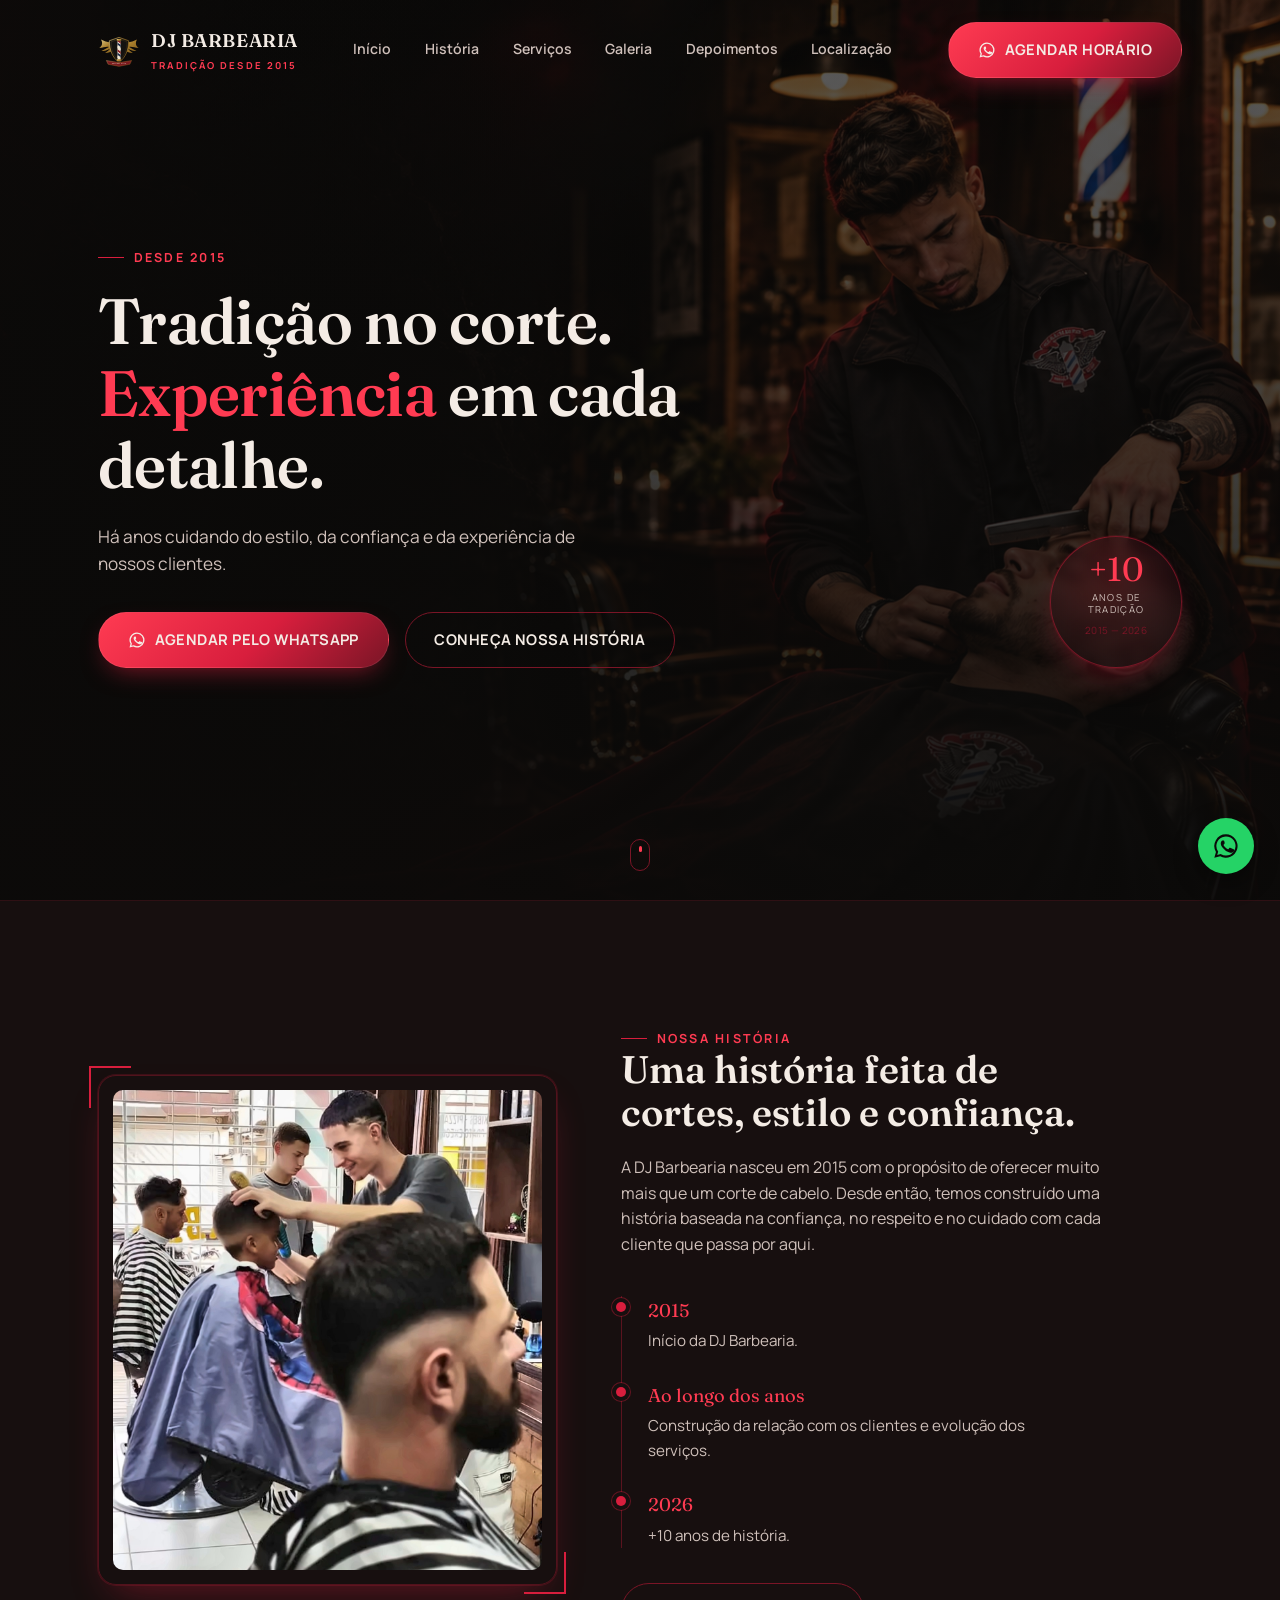
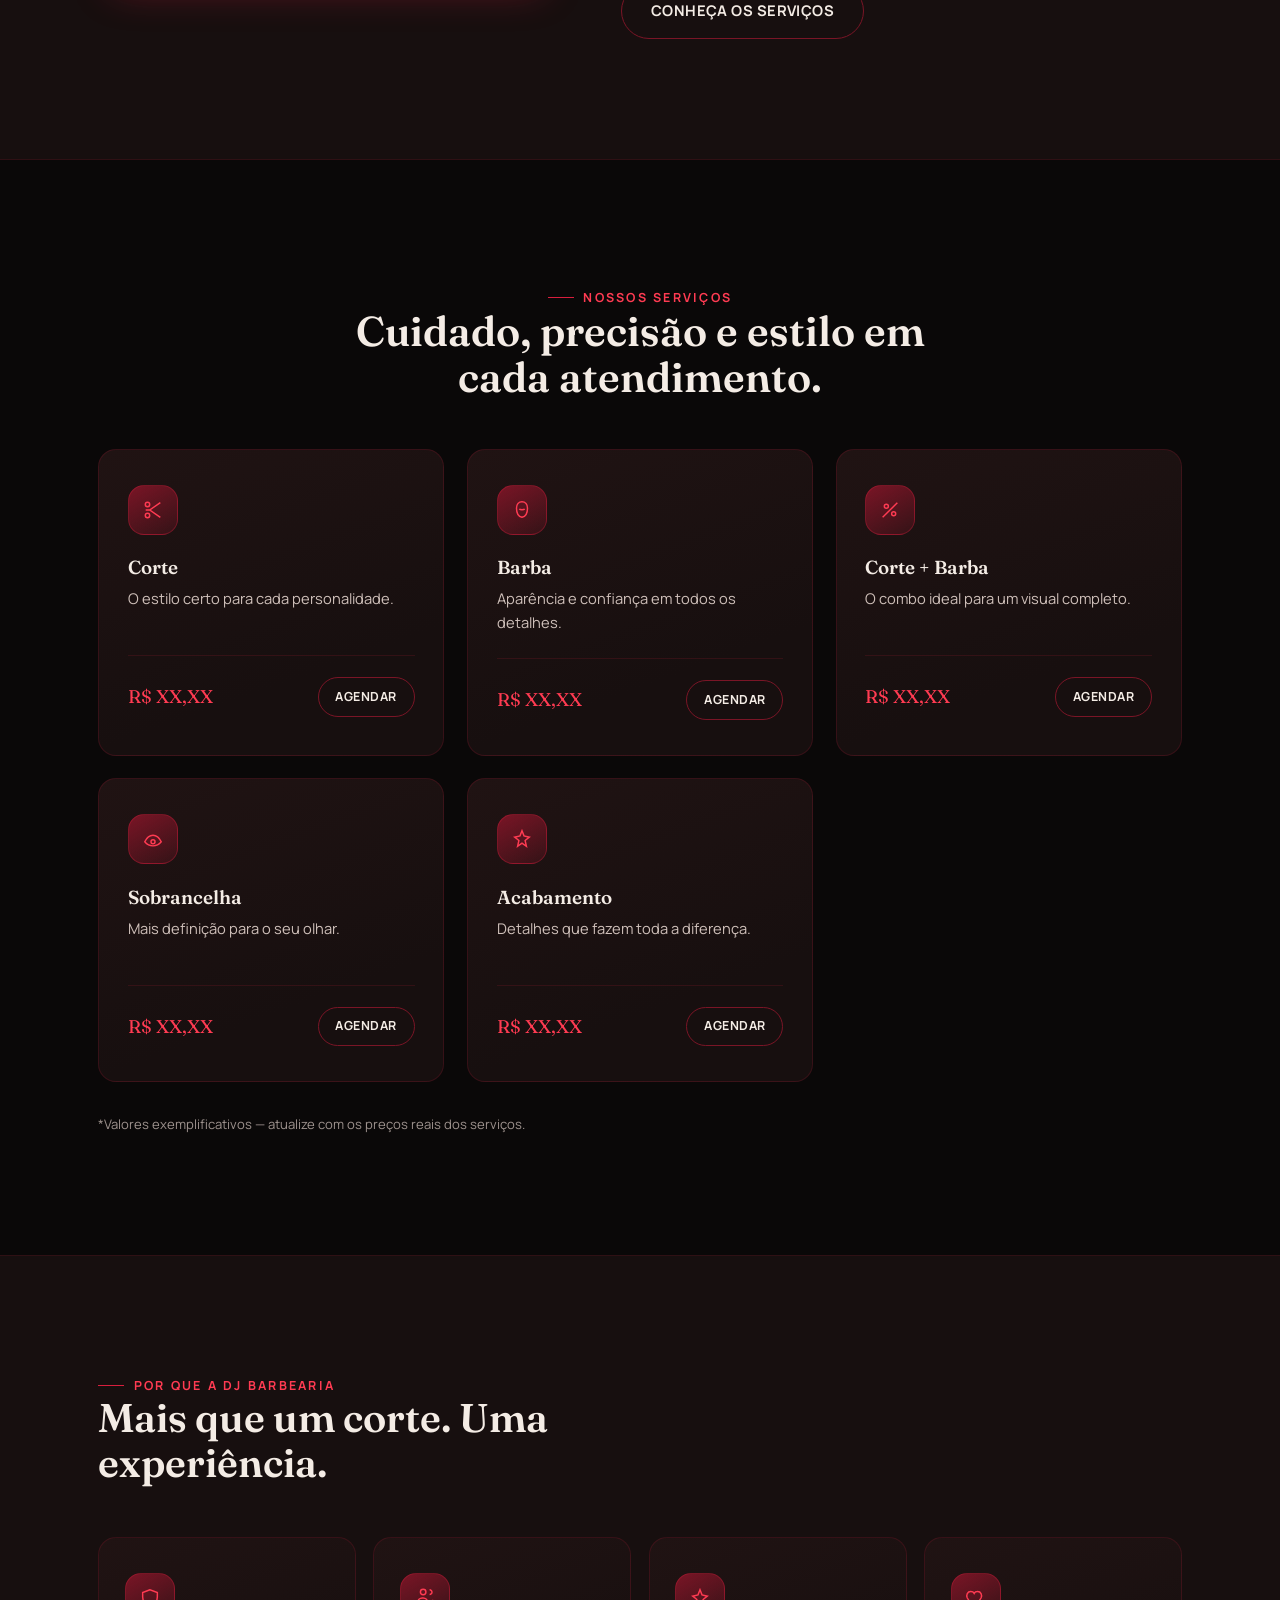
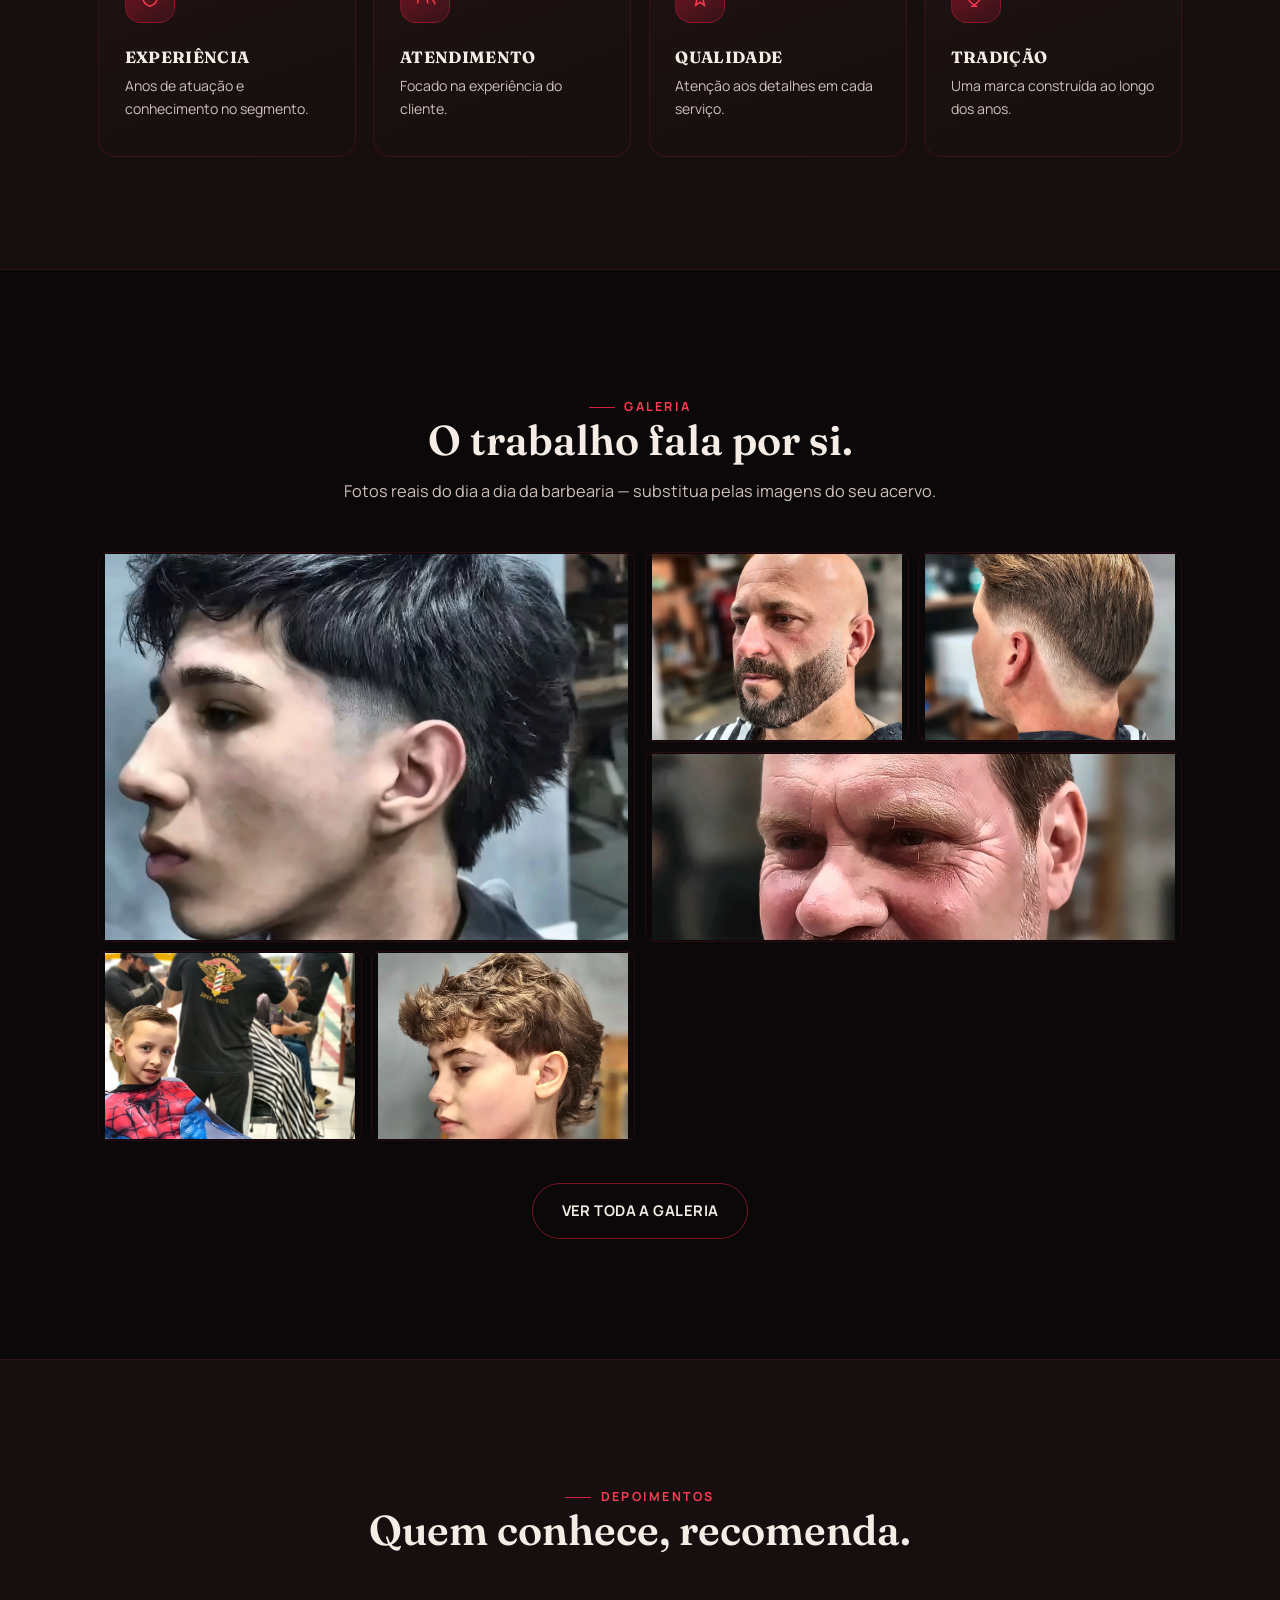
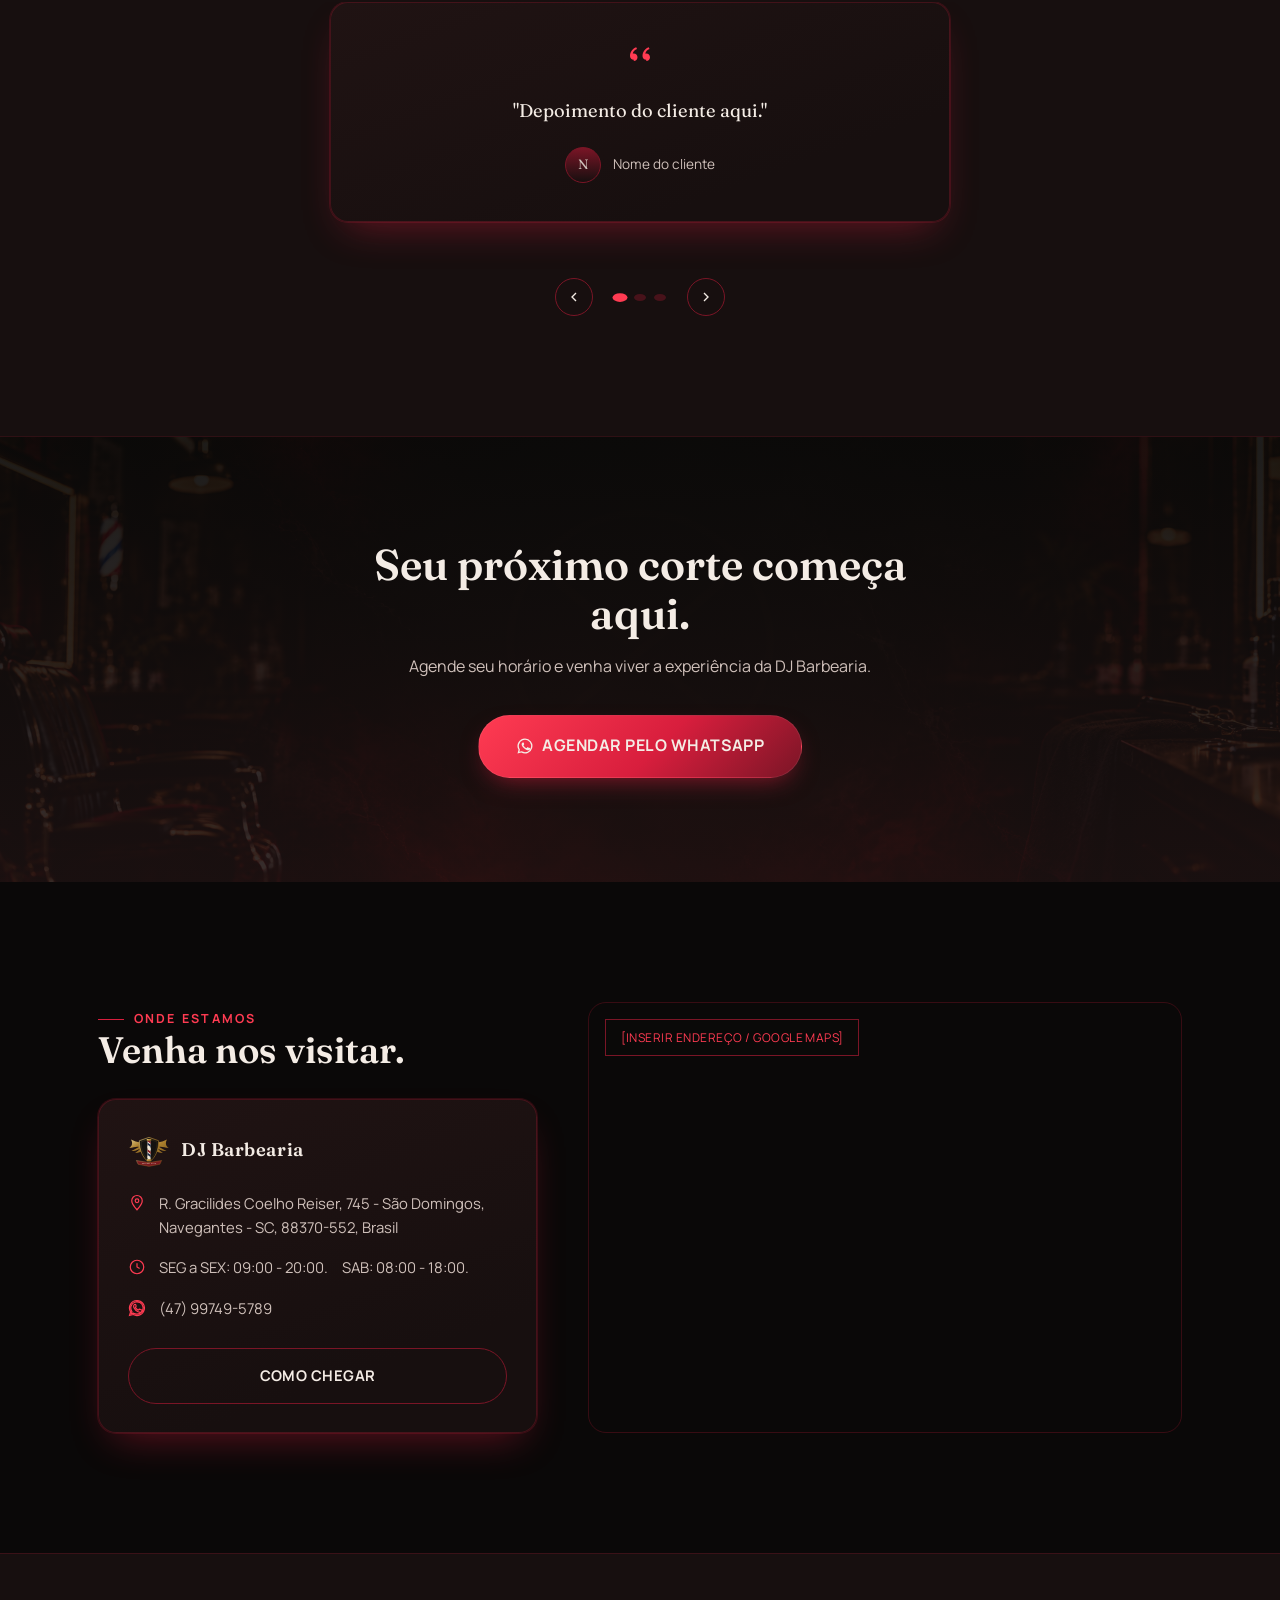
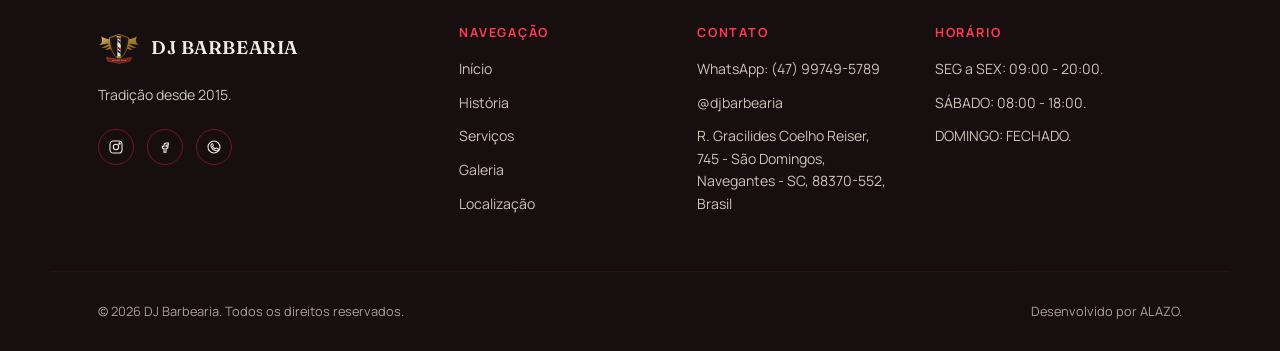
==== commit 8b05d55d: "Atualização do site" ====
--- a/demo/basico/dj-barbearia/index.html
+++ b/demo/basico/dj-barbearia/index.html
@@ -70,7 +70,7 @@
   <section class="hero" id="inicio">
     <div class="hero-media">
       <!-- Placeholder: substituir por foto real da barbearia/barbeiro em ação -->
-      <img src="assets/hero.svg" alt="Barbeiro realizando um corte de cabelo na DJ Barbearia" loading="eager">
+      <img src="assets/hero.png" alt="Barbeiro realizando um corte de cabelo na DJ Barbearia" loading="eager">
     </div>
 
     <div class="container hero-inner">
@@ -104,7 +104,7 @@
     <div class="container historia-grid">
       <div class="historia-media reveal">
         <!-- Placeholder: substituir por foto real da fachada/barbearia -->
-        <img src="assets/historia.svg" alt="Fachada da DJ Barbearia" loading="lazy">
+        <img src="assets/historia.jpg" alt="Fachada da DJ Barbearia" loading="lazy">
       </div>
 
       <div class="historia-text reveal reveal-delay-1">
@@ -245,45 +245,43 @@
       </div>
 
       <div class="galeria-grid">
-        <div class="gal-item gal-wide gal-tall">
-          <button type="button" data-lightbox-trigger data-full="assets/galeria-01.svg" aria-label="Ampliar imagem da galeria 1">
-            <img src="assets/galeria-01.svg" alt="Corte de cabelo em andamento na DJ Barbearia" loading="lazy">
-            <span class="gal-overlay" aria-hidden="true">
-              <svg viewBox="0 0 24 24" fill="none" stroke="currentColor" stroke-width="1.8"><circle cx="11" cy="11" r="7"/><path d="m21 21-4.3-4.3"/></svg>
-            </span>
-          </button>
-        </div>
-        <div class="gal-item">
-          <button type="button" data-lightbox-trigger data-full="assets/galeria-02.svg" aria-label="Ampliar imagem da galeria 2">
-            <img src="assets/galeria-02.svg" alt="Detalhe de ferramentas de barbeiro" loading="lazy">
-            <span class="gal-overlay" aria-hidden="true"><svg viewBox="0 0 24 24" fill="none" stroke="currentColor" stroke-width="1.8"><circle cx="11" cy="11" r="7"/><path d="m21 21-4.3-4.3"/></svg></span>
-          </button>
-        </div>
-        <div class="gal-item">
-          <button type="button" data-lightbox-trigger data-full="assets/galeria-03.svg" aria-label="Ampliar imagem da galeria 3">
-            <img src="assets/galeria-03.svg" alt="Ambiente interno da DJ Barbearia" loading="lazy">
-            <span class="gal-overlay" aria-hidden="true"><svg viewBox="0 0 24 24" fill="none" stroke="currentColor" stroke-width="1.8"><circle cx="11" cy="11" r="7"/><path d="m21 21-4.3-4.3"/></svg></span>
-          </button>
-        </div>
-        <div class="gal-item gal-wide">
-          <button type="button" data-lightbox-trigger data-full="assets/galeria-04.svg" aria-label="Ampliar imagem da galeria 4">
-            <img src="assets/galeria-04.svg" alt="Barber pole na entrada da barbearia" loading="lazy">
-            <span class="gal-overlay" aria-hidden="true"><svg viewBox="0 0 24 24" fill="none" stroke="currentColor" stroke-width="1.8"><circle cx="11" cy="11" r="7"/><path d="m21 21-4.3-4.3"/></svg></span>
-          </button>
-        </div>
-        <div class="gal-item">
-          <button type="button" data-lightbox-trigger data-full="assets/galeria-05.svg" aria-label="Ampliar imagem da galeria 5">
-            <img src="assets/galeria-05.svg" alt="Cliente satisfeito após o corte" loading="lazy">
-            <span class="gal-overlay" aria-hidden="true"><svg viewBox="0 0 24 24" fill="none" stroke="currentColor" stroke-width="1.8"><circle cx="11" cy="11" r="7"/><path d="m21 21-4.3-4.3"/></svg></span>
-          </button>
-        </div>
-        <div class="gal-item">
-          <button type="button" data-lightbox-trigger data-full="assets/galeria-06.svg" aria-label="Ampliar imagem da galeria 6">
-            <img src="assets/galeria-06.svg" alt="Emblema dos 10 anos da DJ Barbearia" loading="lazy">
-            <span class="gal-overlay" aria-hidden="true"><svg viewBox="0 0 24 24" fill="none" stroke="currentColor" stroke-width="1.8"><circle cx="11" cy="11" r="7"/><path d="m21 21-4.3-4.3"/></svg></span>
-          </button>
-        </div>
-      </div>
+  <div class="gal-item gal-wide gal-tall">
+    <button type="button" data-lightbox-trigger data-full="assets/galeria-01.jpg" aria-label="Ampliar imagem da galeria 1">
+      <img src="assets/galeria-01.jpg" alt="Corte com franja e degradê" loading="lazy">
+      <span class="gal-overlay" aria-hidden="true"><svg viewBox="0 0 24 24" fill="none" stroke="currentColor" stroke-width="1.8"><circle cx="11" cy="11" r="7"/><path d="m21 21-4.3-4.3"/></svg></span>
+    </button>
+  </div>
+  <div class="gal-item">
+    <button type="button" data-lightbox-trigger data-full="assets/galeria-02.jpg" aria-label="Ampliar imagem da galeria 2">
+      <img src="assets/galeria-02.jpg" alt="Barba alinhada com acabamento" loading="lazy">
+      <span class="gal-overlay" aria-hidden="true"><svg viewBox="0 0 24 24" fill="none" stroke="currentColor" stroke-width="1.8"><circle cx="11" cy="11" r="7"/><path d="m21 21-4.3-4.3"/></svg></span>
+    </button>
+  </div>
+  <div class="gal-item">
+    <button type="button" data-lightbox-trigger data-full="assets/galeria-03.jpg" aria-label="Ampliar imagem da galeria 3">
+      <img src="assets/galeria-03.jpg" alt="Degradê na nuca" loading="lazy">
+      <span class="gal-overlay" aria-hidden="true"><svg viewBox="0 0 24 24" fill="none" stroke="currentColor" stroke-width="1.8"><circle cx="11" cy="11" r="7"/><path d="m21 21-4.3-4.3"/></svg></span>
+    </button>
+  </div>
+  <div class="gal-item gal-wide">
+    <button type="button" data-lightbox-trigger data-full="assets/galeria-04.jpg" aria-label="Ampliar imagem da galeria 4">
+      <img src="assets/galeria-04.jpg" alt="Corte clássico com topete" loading="lazy">
+      <span class="gal-overlay" aria-hidden="true"><svg viewBox="0 0 24 24" fill="none" stroke="currentColor" stroke-width="1.8"><circle cx="11" cy="11" r="7"/><path d="m21 21-4.3-4.3"/></svg></span>
+    </button>
+  </div>
+  <div class="gal-item">
+    <button type="button" data-lightbox-trigger data-full="assets/galeria-05.jpg" aria-label="Ampliar imagem da galeria 5">
+      <img src="assets/galeria-05.jpg" alt="Equipe com a camiseta comemorativa de 10 anos" loading="lazy">
+      <span class="gal-overlay" aria-hidden="true"><svg viewBox="0 0 24 24" fill="none" stroke="currentColor" stroke-width="1.8"><circle cx="11" cy="11" r="7"/><path d="m21 21-4.3-4.3"/></svg></span>
+    </button>
+  </div>
+  <div class="gal-item">
+    <button type="button" data-lightbox-trigger data-full="assets/galeria-06.jpg" aria-label="Ampliar imagem da galeria 6">
+      <img src="assets/galeria-06.jpg" alt="Corte infantil em cabelo cacheado" loading="lazy">
+      <span class="gal-overlay" aria-hidden="true"><svg viewBox="0 0 24 24" fill="none" stroke="currentColor" stroke-width="1.8"><circle cx="11" cy="11" r="7"/><path d="m21 21-4.3-4.3"/></svg></span>
+    </button>
+  </div>
+</div>
 
       <div class="galeria-more">
         <a class="btn btn-outline" href="#galeria">VER TODA A GALERIA</a>
@@ -354,7 +352,7 @@
   <section class="cta-final">
     <div class="cta-final-bg" aria-hidden="true">
       <!-- Placeholder: substituir por foto real do interior da barbearia -->
-      <img src="assets/cta-bg.svg" alt="" loading="lazy">
+      <img src="assets/cta-bg.png" alt="" loading="lazy">
     </div>
     <div class="container">
       <div class="cta-final-inner reveal">
@@ -385,30 +383,26 @@
           <ul class="local-list">
             <li>
               <svg viewBox="0 0 24 24" fill="none" stroke="currentColor" stroke-width="1.6" aria-hidden="true"><path d="M12 21s-7-7.5-7-12a7 7 0 1 1 14 0c0 4.5-7 12-7 12Z"/><circle cx="12" cy="9" r="2.4"/></svg>
-              <span>[INSERIR ENDEREÇO]</span>
+              <span>R. Gracilides Coelho Reiser, 745 - São Domingos, Navegantes - SC, 88370-552, Brasil</span>
             </li>
             <li>
               <svg viewBox="0 0 24 24" fill="none" stroke="currentColor" stroke-width="1.6" aria-hidden="true"><circle cx="12" cy="12" r="9"/><path d="M12 7v5l3.5 2"/></svg>
-              <span>[INSERIR HORÁRIO DE FUNCIONAMENTO]</span>
+              <span>SEG a SEX: 09:00 - 20:00.</span>
+              <span>SAB: 08:00 - 18:00.</span>
             </li>
             <li>
               <svg viewBox="0 0 24 24" fill="none" stroke="currentColor" stroke-width="1.6" aria-hidden="true"><path d="M17.5 14.4c-.3-.1-1.6-.8-1.9-.9-.3-.1-.4-.1-.6.1-.2.3-.7.9-.8 1-.2.2-.3.2-.5.1-.3-.1-1.2-.4-2.2-1.4-.8-.7-1.4-1.6-1.5-1.9-.2-.3 0-.5.1-.6.1-.1.3-.3.4-.5.1-.1.2-.3.3-.4.1-.2 0-.4 0-.5C11 9.3 10.5 8 10.3 7.6c-.2-.4-.4-.4-.6-.4h-.5c-.2 0-.5.1-.7.3-.3.3-1 1-1 2.3 0 1.4 1 2.7 1.1 2.9.1.2 2 3.1 4.9 4.3.7.3 1.2.5 1.6.6.7.2 1.3.2 1.8.1.5-.1 1.6-.7 1.9-1.3.2-.6.2-1.1.2-1.3-.1-.1-.3-.2-.5-.3Z"/><path d="M12 2a10 10 0 0 0-8.6 15.1L2 22l5-1.3A10 10 0 1 0 12 2Zm0 18.2a8.2 8.2 0 0 1-4.2-1.1l-.3-.2-3 .8.8-2.9-.2-.3A8.2 8.2 0 1 1 12 20.2Z"/></svg>
               <span>(47) 99749-5789</span>
             </li>
           </ul>
-          <a class="btn btn-outline btn-block" href="https://www.google.com/maps/search/?api=1&query=DJ+Barbearia" target="_blank" rel="noopener noreferrer">COMO CHEGAR</a>
+          <a class="btn btn-outline btn-block" href="https://www.google.com/maps/place/D%26J+Barbearia/@-26.88679,-48.654402,969m/data=!3m1!1e3!4m16!1m9!3m8!1s0x94d8cc39648ffbc9:0xc109c65cde5ea39c!2sR.+Gracilides+Coelho+Reiser,+745+-+S%C3%A3o+Domingos,+Navegantes+-+SC,+88375-000!3b1!8m2!3d-26.8866553!4d-48.6543661!10e5!16s%2Fg%2F11lzd1vn7f!3m5!1s0x94d8cc3be04a8151:0xbe8e257baa812f12!8m2!3d-26.886706!4d-48.6544161!16s%2Fg%2F11f1wf_npl?hl=pt-BR&entry=ttu&g_ep=EgoyMDI2MDkyOC4wIKXMDSoASAFQAw%3D%3D" target="_blank" rel="noopener noreferrer">COMO CHEGAR</a>
         </div>
       </div>
 
       <div class="map-frame reveal reveal-delay-1">
         <span class="map-note">[INSERIR ENDEREÇO / GOOGLE MAPS]</span>
         <!-- Estrutura preparada para o Google Maps: substituir "q=" pelo endereço real -->
-        <iframe
-          src="https://www.google.com/maps?q=Brasil&output=embed"
-          title="Localização da DJ Barbearia no Google Maps"
-          loading="lazy"
-          referrerpolicy="no-referrer-when-downgrade">
-        </iframe>
+        <iframe src="https://www.google.com/maps/embed?pb=!1m18!1m12!1m3!1d4221.119520152509!2d-48.65917970321043!3d-26.886706000000007!2m3!1f0!2f0!3f0!3m2!1i1024!2i768!4f13.1!3m3!1m2!1s0x94d8cc3be04a8151%3A0xbe8e257baa812f12!2sD%26J%20Barbearia!5e1!3m2!1spt-BR!2sus!4v1790859691914!5m2!1spt-BR!2sus" width="600" height="450" style="border:0;" allowfullscreen="" loading="lazy" referrerpolicy="strict-origin-when-cross-origin"></iframe>
       </div>
     </div>
   </section>
@@ -455,21 +449,23 @@
       <ul>
         <li>WhatsApp: (47) 99749-5789</li>
         <li>@djbarbearia</li>
-        <li>[INSERIR ENDEREÇO]</li>
+        <li>R. Gracilides Coelho Reiser, 745 - São Domingos, Navegantes - SC, 88370-552, Brasil</li>
       </ul>
     </div>
 
     <div class="footer-col">
       <h4>HORÁRIO</h4>
       <ul>
-        <li>[INSERIR HORÁRIO DE FUNCIONAMENTO]</li>
+        <li>SEG a SEX: 09:00 - 20:00.</li>
+        <li>SÁBADO: 08:00 - 18:00.</li>
+        <li>DOMINGO: FECHADO.</li>
       </ul>
     </div>
   </div>
 
   <div class="container footer-bottom">
     <span>© <span data-current-year>2026</span> DJ Barbearia. Todos os direitos reservados.</span>
-    <span>Site desenvolvido com tradição e modernidade.</span>
+    <span>Desenvolvido por <a href="https://alazodesenvolvimento.vercel.app/" target="_blank" rel="noopener" class="dev-credit">ALAZO</a>.</span>
   </div>
 </footer>
 
--- a/demo/basico/dj-barbearia/css/style.css
+++ b/demo/basico/dj-barbearia/css/style.css
@@ -943,4 +943,44 @@
   .section-head{ margin-bottom: 2.2rem; }
   .historia, .servicos, .diferenciais, .galeria, .depoimentos, .localizacao{ padding: 4.5rem 0; }
   .cta-final{ padding: 4.5rem 0; }
+}
+
+.dev-credit {
+  color: inherit;
+  text-decoration: none;
+  font-weight: inherit;
+  cursor: pointer;
+}
+.dev-credit:hover,
+.dev-credit:focus-visible {
+  color: inherit;
+  opacity: .8;
+}
+
+@media (max-width: 900px){
+  .badge-10{
+    position: relative;   /* tira do posicionamento absoluto do desktop */
+    top: auto;
+    right: auto;
+    bottom: auto;
+    left: auto;
+    transform: none;
+    margin: 40px auto 0;  /* centraliza horizontalmente */
+    align-self: center;   /* caso o pai seja flex/grid */
+    justify-self: center;
+    text-align: center;
+  }
+}
+
+/* Hero — ponto de foco da imagem no mobile */
+@media (max-width: 768px) {
+  .hero-media img {
+    object-position: 78% center; /* move o enquadramento para a direita, onde está o barbeiro */
+  }
+}
+
+@media (max-width: 480px) {
+  .hero-media img {
+    object-position: 85% center;
+  }
 }
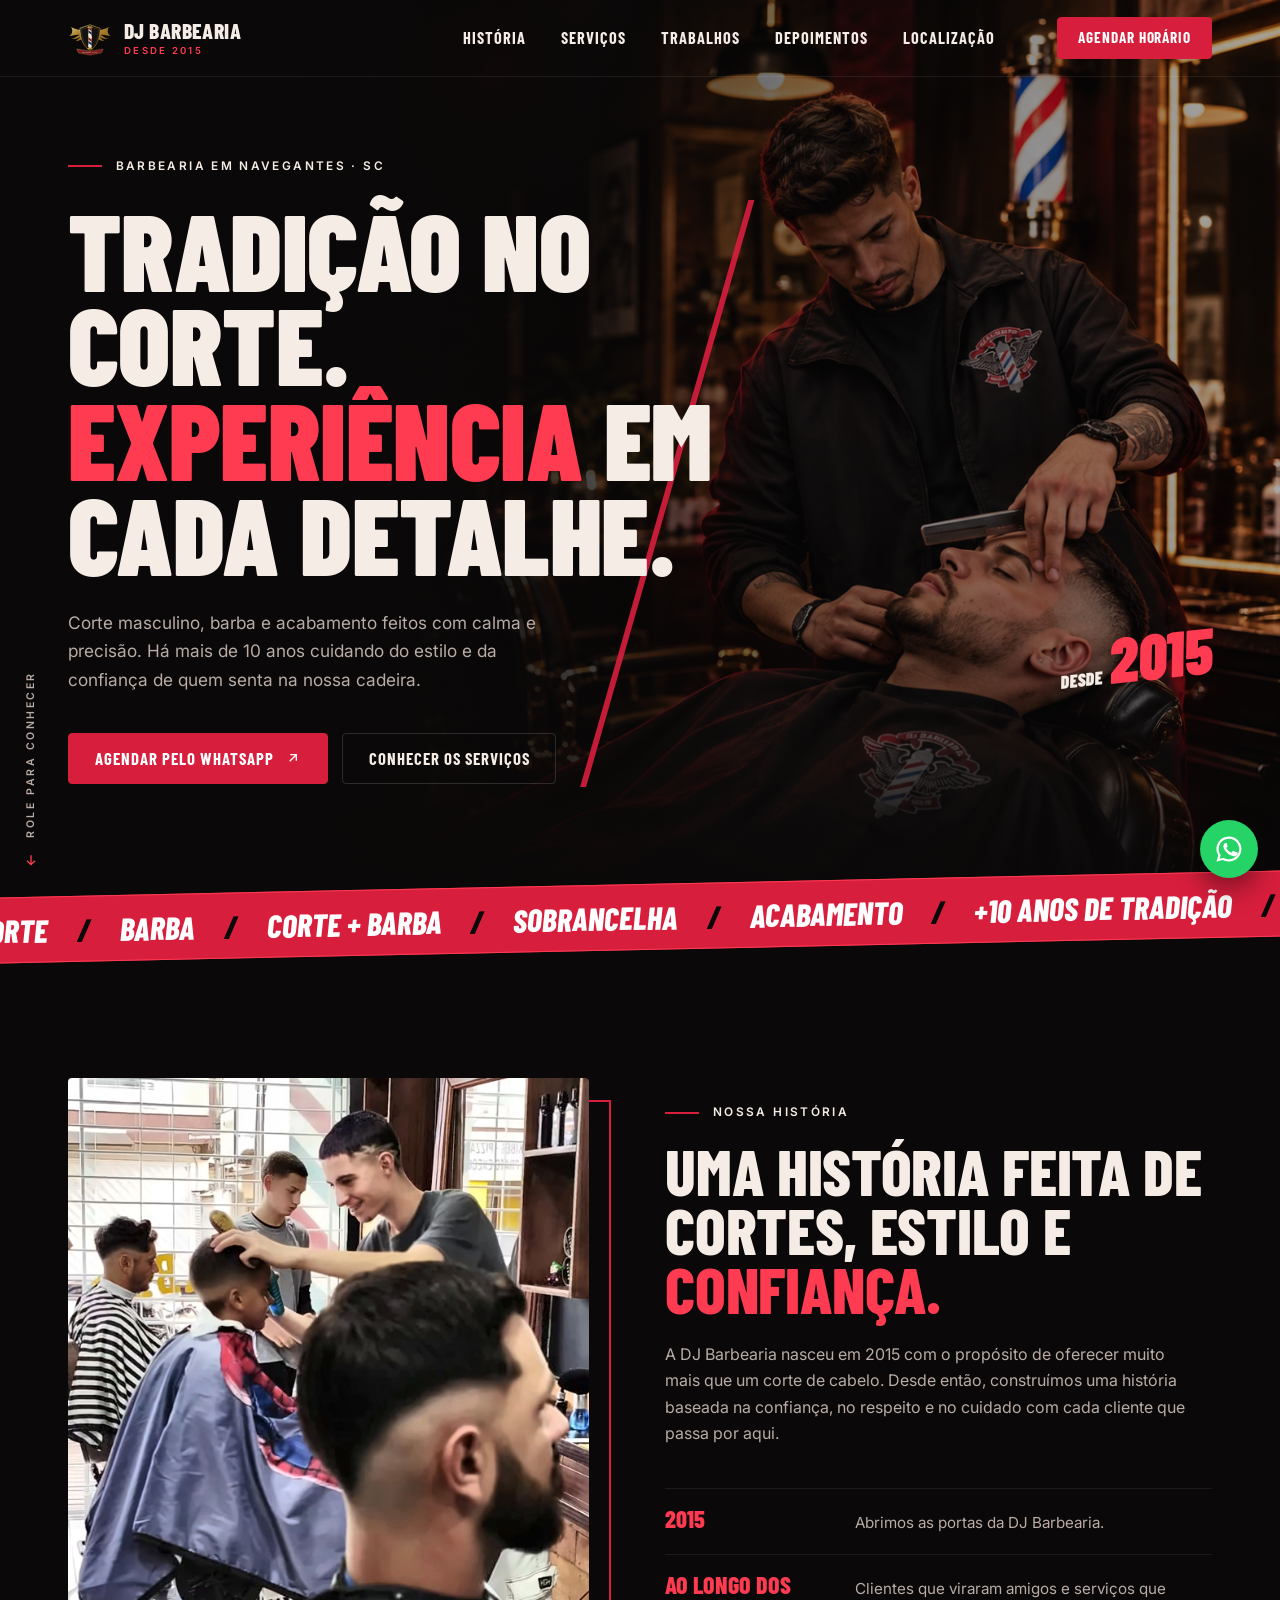
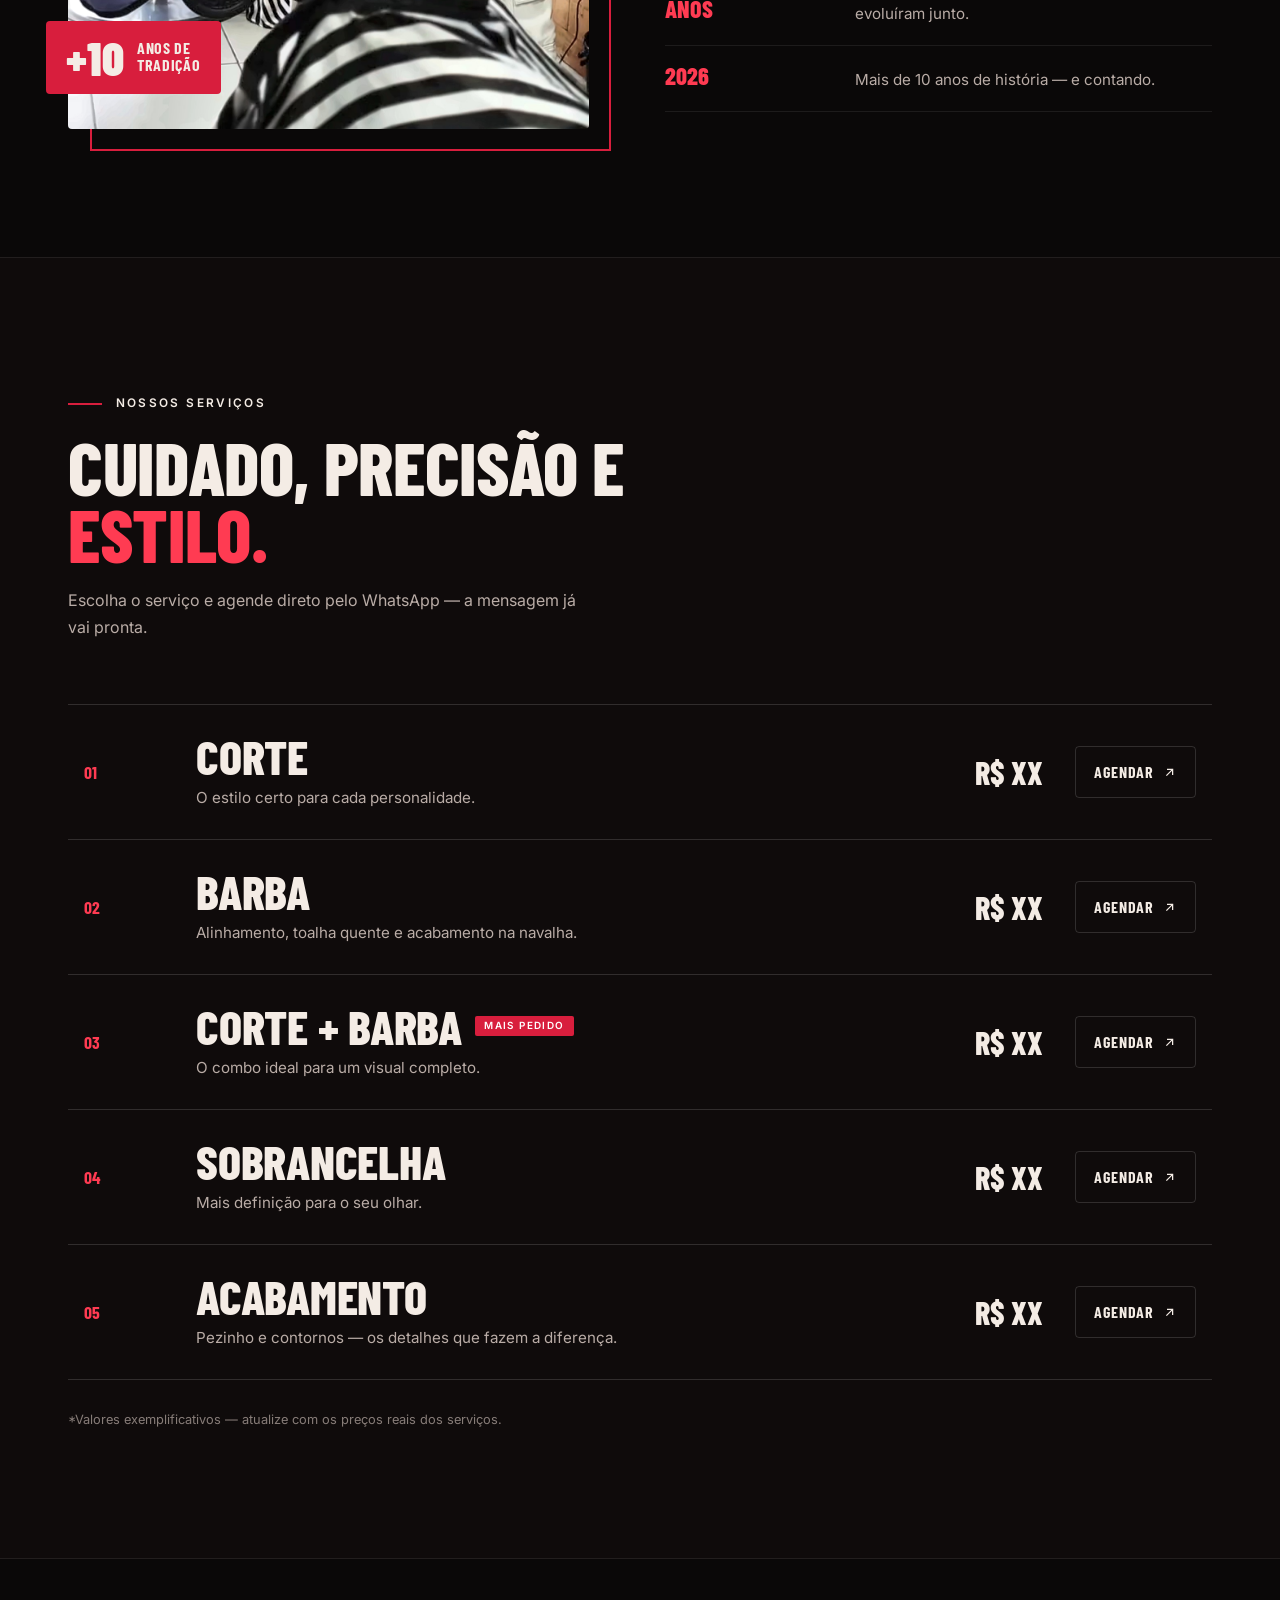
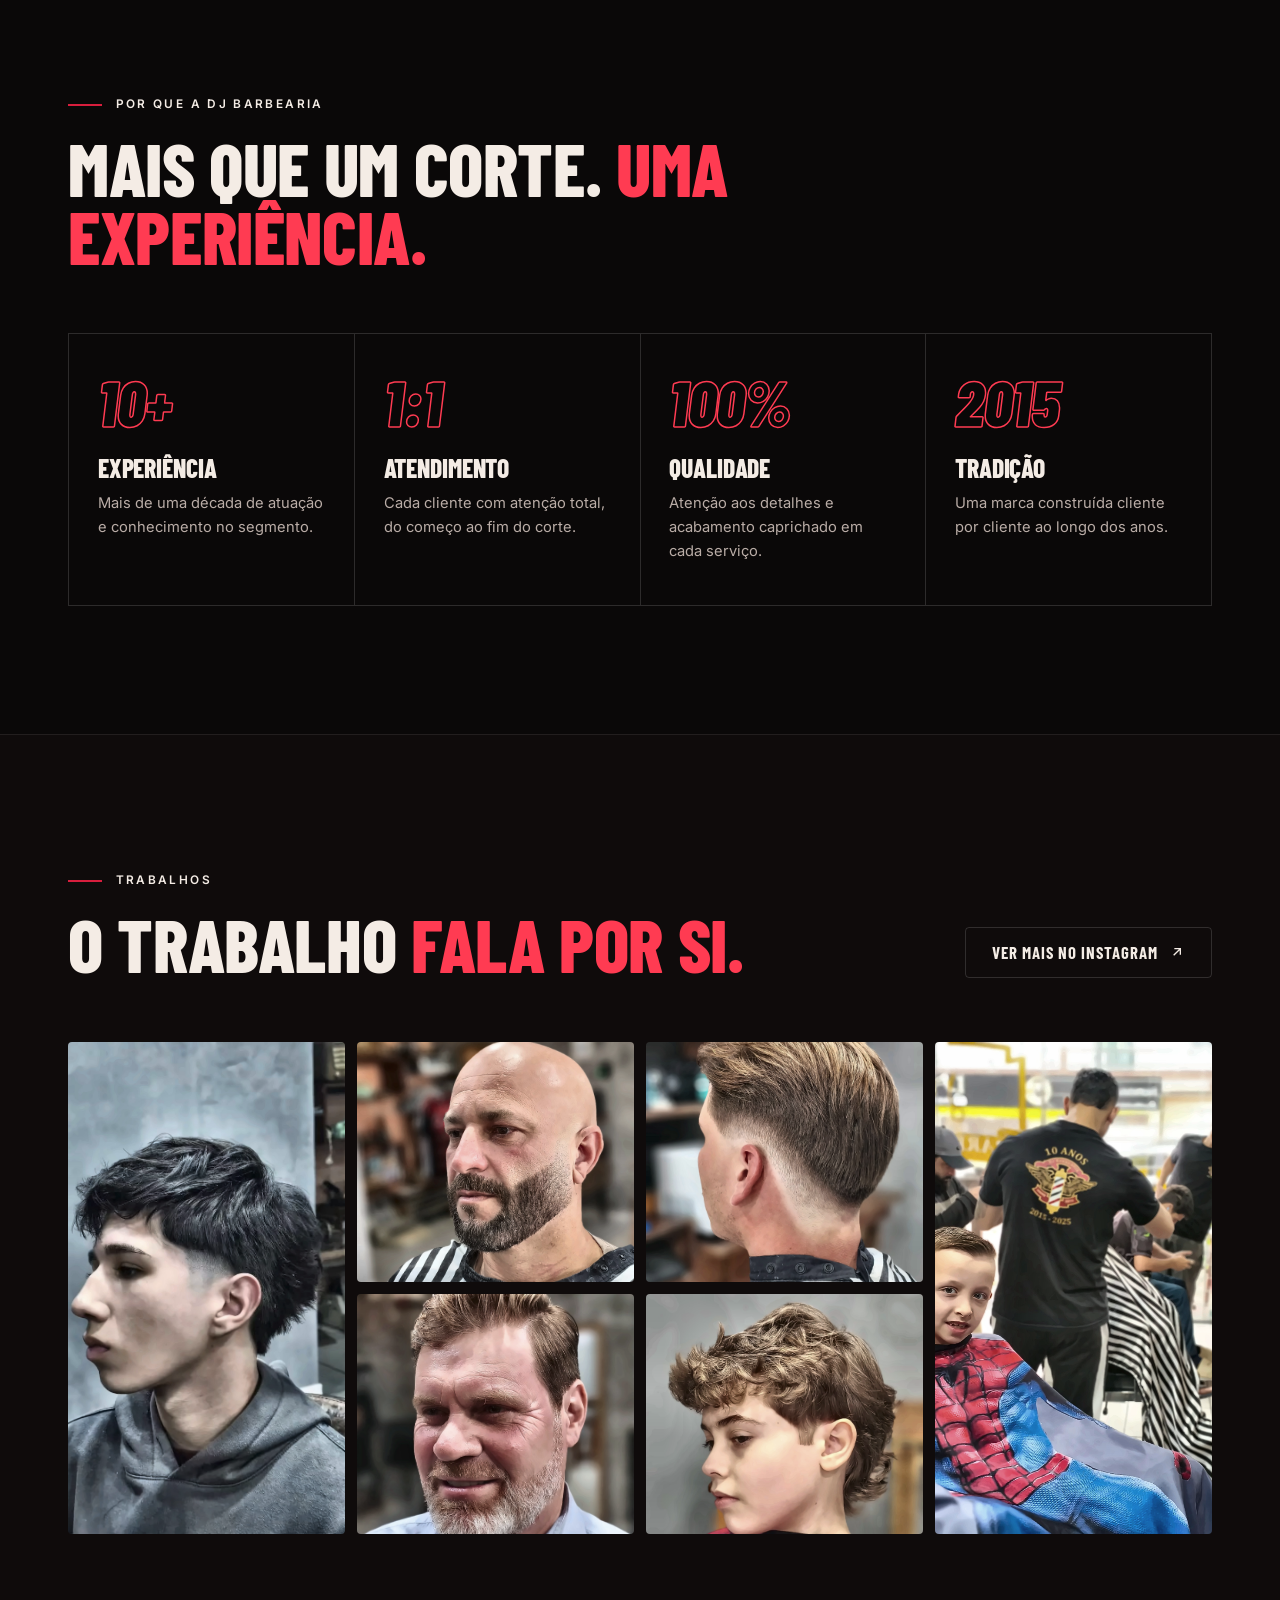
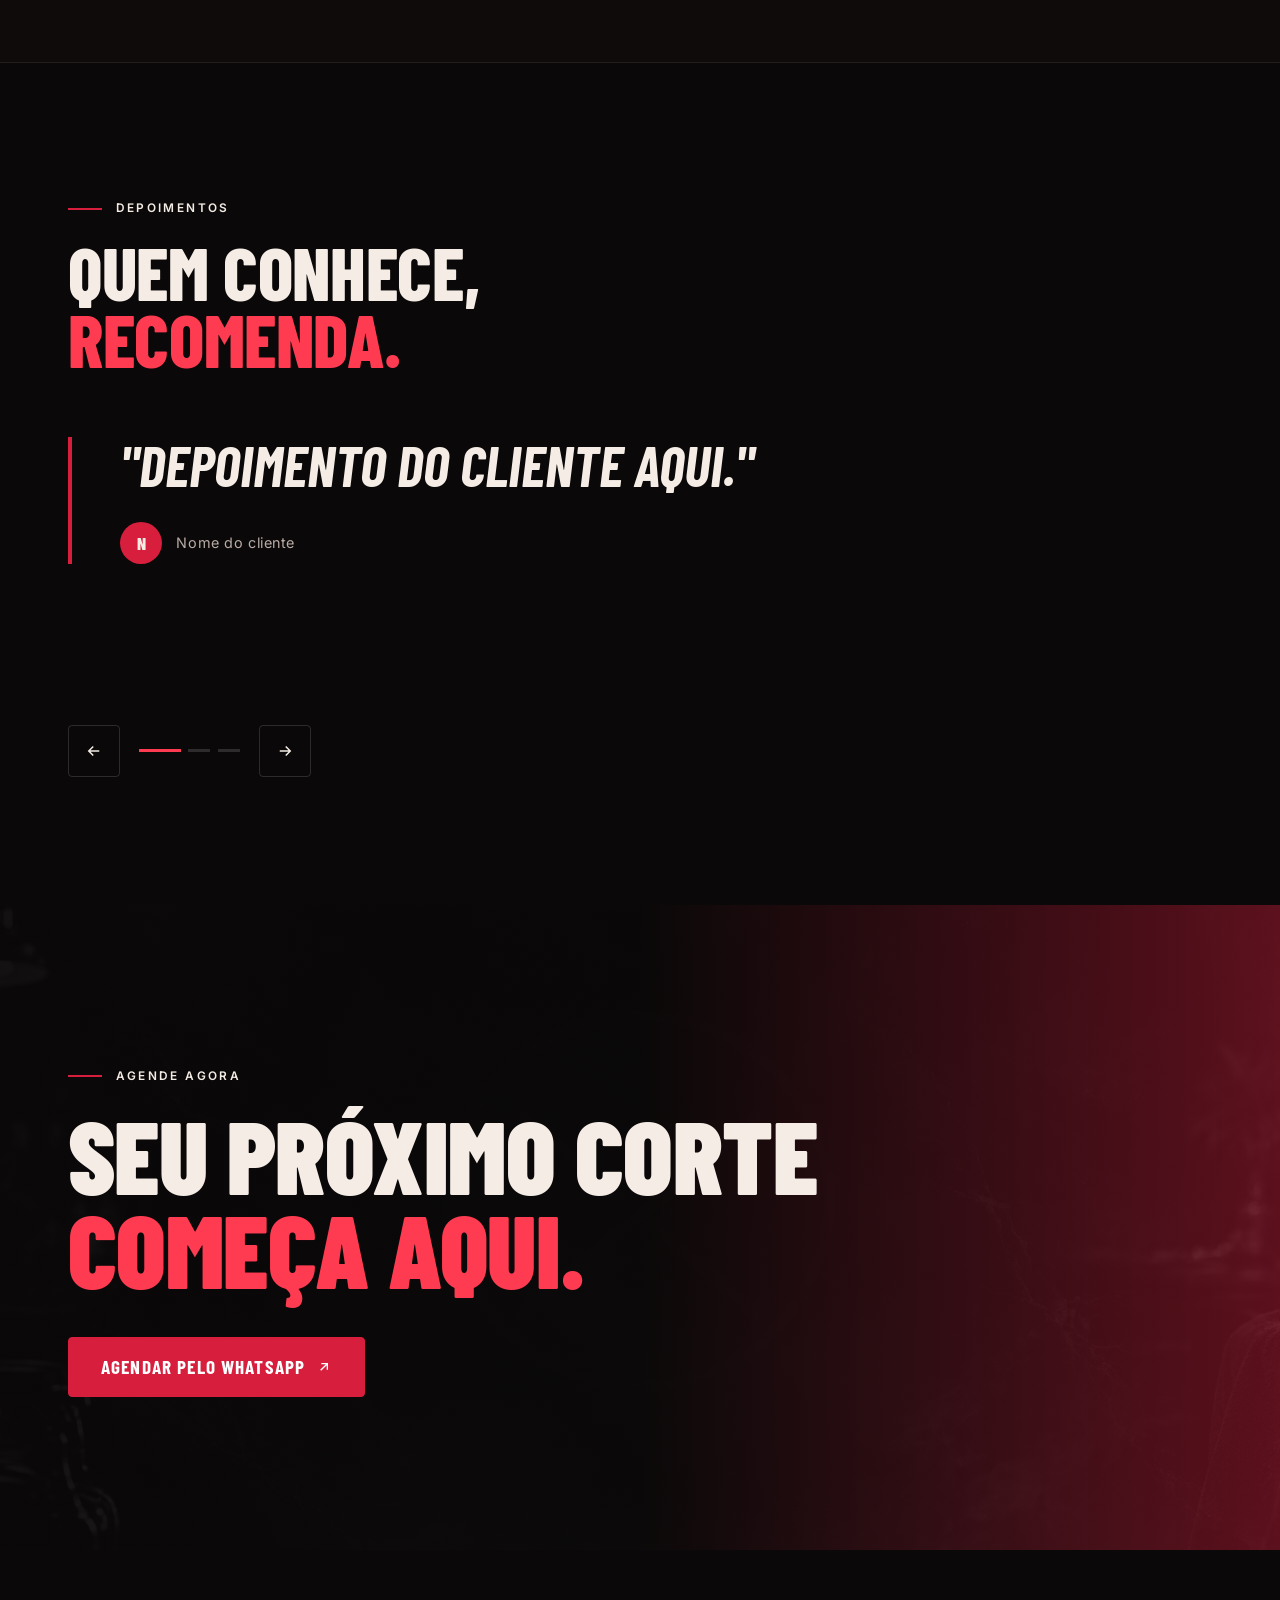
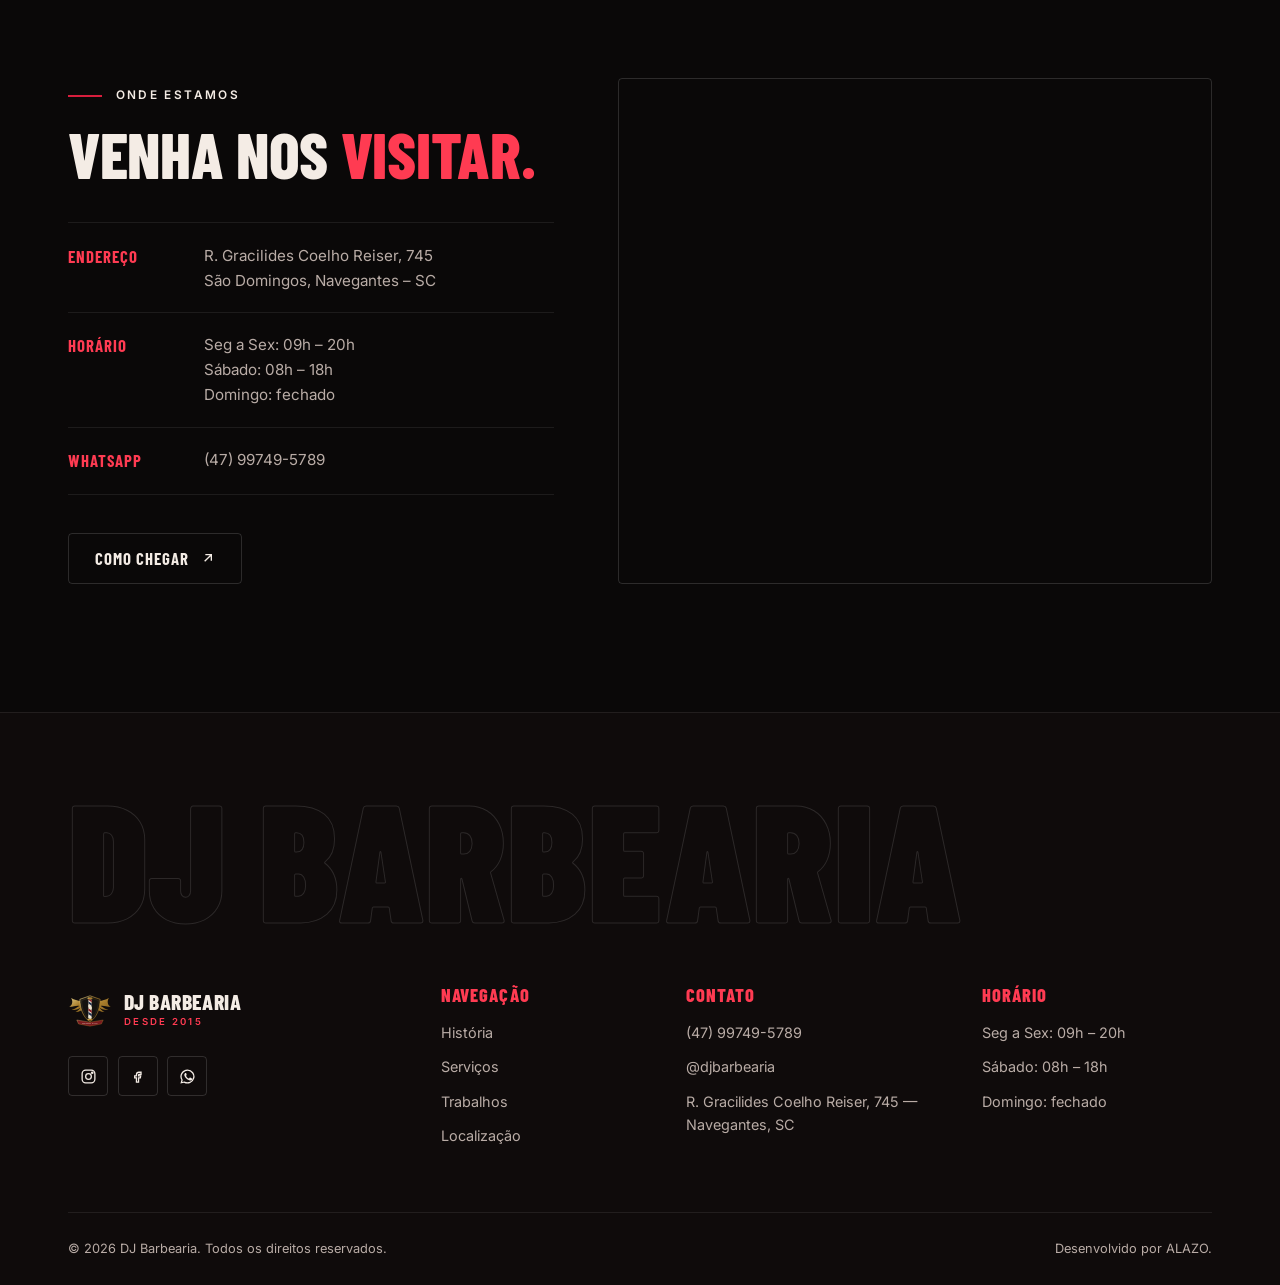
==== commit f4da4fd9: "Atualização do site" ====
--- a/demo/basico/dj-barbearia/index.html
+++ b/demo/basico/dj-barbearia/index.html
@@ -3,14 +3,14 @@
 <head>
 <meta charset="UTF-8">
 <meta name="viewport" content="width=device-width, initial-scale=1.0">
-<title>DJ Barbearia — Tradição desde 2015</title>
-<meta name="description" content="DJ Barbearia: tradição, experiência e cuidado em cada corte desde 2015. Agende seu horário pelo WhatsApp.">
+<title>DJ Barbearia — Tradição desde 2015 | Navegantes-SC</title>
+<meta name="description" content="DJ Barbearia em Navegantes-SC: corte, barba e acabamento com tradição desde 2015. Agende seu horário pelo WhatsApp.">
 
 <link rel="icon" type="image/svg+xml" href="assets/logo.svg">
 
 <link rel="preconnect" href="https://fonts.googleapis.com">
 <link rel="preconnect" href="https://fonts.gstatic.com" crossorigin>
-<link href="https://fonts.googleapis.com/css2?family=Fraunces:opsz,wght@9..144,500;9..144,600;9..144,700&family=Manrope:wght@400;500;600;700;800&display=swap" rel="stylesheet">
+<link href="https://fonts.googleapis.com/css2?family=Barlow+Condensed:ital,wght@0,500;0,600;0,700;0,800;0,900;1,800;1,900&family=Inter:wght@400;500;600&display=swap" rel="stylesheet">
 
 <link rel="stylesheet" href="css/style.css">
 </head>
@@ -18,30 +18,25 @@
 <a class="skip-link" href="#conteudo">Pular para o conteúdo</a>
 
 <!-- =========================
-     HEADER / NAVBAR
+     HEADER
 ========================= -->
 <header class="site-header" id="siteHeader">
   <div class="container header-inner">
-    <a href="#inicio" class="brand">
-      <img src="assets/logo.svg" alt="Emblema DJ Barbearia" width="42" height="42">
-      <span>DJ BARBEARIA<small>TRADIÇÃO DESDE 2015</small></span>
+    <a href="#inicio" class="brand" aria-label="DJ Barbearia — início">
+      <img src="assets/logo.svg" alt="" width="44" height="44">
+      <span class="brand-text">DJ BARBEARIA<small>DESDE 2015</small></span>
     </a>
 
     <nav class="nav-links" aria-label="Navegação principal">
-      <a href="#inicio">Início</a>
       <a href="#historia">História</a>
       <a href="#servicos">Serviços</a>
-      <a href="#galeria">Galeria</a>
+      <a href="#galeria">Trabalhos</a>
       <a href="#depoimentos">Depoimentos</a>
       <a href="#localizacao">Localização</a>
     </nav>
 
     <div class="header-actions">
-      <a class="btn btn-primary" data-wa-generic href="#" aria-label="Agendar horário pelo WhatsApp">
-        <svg viewBox="0 0 24 24" fill="currentColor" aria-hidden="true"><path d="M17.5 14.4c-.3-.1-1.6-.8-1.9-.9-.3-.1-.4-.1-.6.1-.2.3-.7.9-.8 1-.2.2-.3.2-.5.1-.3-.1-1.2-.4-2.2-1.4-.8-.7-1.4-1.6-1.5-1.9-.2-.3 0-.5.1-.6.1-.1.3-.3.4-.5.1-.1.2-.3.3-.4.1-.2 0-.4 0-.5C11 9.3 10.5 8 10.3 7.6c-.2-.4-.4-.4-.6-.4h-.5c-.2 0-.5.1-.7.3-.3.3-1 1-1 2.3 0 1.4 1 2.7 1.1 2.9.1.2 2 3.1 4.9 4.3.7.3 1.2.5 1.6.6.7.2 1.3.2 1.8.1.5-.1 1.6-.7 1.9-1.3.2-.6.2-1.1.2-1.3-.1-.1-.3-.2-.5-.3Z"/><path d="M12 2a10 10 0 0 0-8.6 15.1L2 22l5-1.3A10 10 0 1 0 12 2Zm0 18.2a8.2 8.2 0 0 1-4.2-1.1l-.3-.2-3 .8.8-2.9-.2-.3A8.2 8.2 0 1 1 12 20.2Z"/></svg>
-        AGENDAR HORÁRIO
-      </a>
-
+      <a class="btn btn-primary btn-sm" data-wa-generic href="#">Agendar horário</a>
       <button class="nav-toggle" id="navToggle" aria-label="Abrir menu" aria-expanded="false" aria-controls="mobileDrawer">
         <span></span><span></span><span></span>
       </button>
@@ -52,14 +47,13 @@
 <div class="drawer-backdrop" id="drawerBackdrop"></div>
 <aside class="mobile-drawer" id="mobileDrawer">
   <nav aria-label="Navegação mobile">
-    <a href="#inicio">Início</a>
-    <a href="#historia">História</a>
-    <a href="#servicos">Serviços</a>
-    <a href="#galeria">Galeria</a>
-    <a href="#depoimentos">Depoimentos</a>
-    <a href="#localizacao">Localização</a>
+    <a href="#historia"><span>01</span>História</a>
+    <a href="#servicos"><span>02</span>Serviços</a>
+    <a href="#galeria"><span>03</span>Trabalhos</a>
+    <a href="#depoimentos"><span>04</span>Depoimentos</a>
+    <a href="#localizacao"><span>05</span>Localização</a>
   </nav>
-  <a class="btn btn-primary btn-block" data-wa-generic href="#">AGENDAR HORÁRIO</a>
+  <a class="btn btn-primary btn-block" data-wa-generic href="#">Agendar horário</a>
 </aside>
 
 <main id="conteudo">
@@ -68,66 +62,77 @@
        HERO
   ========================= -->
   <section class="hero" id="inicio">
-    <div class="hero-media">
-      <!-- Placeholder: substituir por foto real da barbearia/barbeiro em ação -->
-      <img src="assets/hero.png" alt="Barbeiro realizando um corte de cabelo na DJ Barbearia" loading="eager">
+    <div class="hero-media" aria-hidden="true">
+      <img src="assets/hero.png" alt="" loading="eager">
     </div>
 
     <div class="container hero-inner">
       <div class="hero-text">
-        <span class="eyebrow">DESDE 2015</span>
-        <h1>Tradição no corte.<br><em>Experiência</em> em cada detalhe.</h1>
-        <p>Há anos cuidando do estilo, da confiança e da experiência de nossos clientes.</p>
+        <span class="eyebrow">Barbearia em Navegantes · SC</span>
+        <h1>Tradição no corte.<br><em>Experiência</em> em<br>cada detalhe.</h1>
+        <span class="hero-slash" aria-hidden="true"></span>
+        <p>Corte masculino, barba e acabamento feitos com calma e precisão. Há mais de 10 anos cuidando do estilo e da confiança de quem senta na nossa cadeira.</p>
         <div class="hero-actions">
           <a class="btn btn-primary" data-wa-generic href="#">
-            <svg viewBox="0 0 24 24" fill="currentColor" aria-hidden="true"><path d="M17.5 14.4c-.3-.1-1.6-.8-1.9-.9-.3-.1-.4-.1-.6.1-.2.3-.7.9-.8 1-.2.2-.3.2-.5.1-.3-.1-1.2-.4-2.2-1.4-.8-.7-1.4-1.6-1.5-1.9-.2-.3 0-.5.1-.6.1-.1.3-.3.4-.5.1-.1.2-.3.3-.4.1-.2 0-.4 0-.5C11 9.3 10.5 8 10.3 7.6c-.2-.4-.4-.4-.6-.4h-.5c-.2 0-.5.1-.7.3-.3.3-1 1-1 2.3 0 1.4 1 2.7 1.1 2.9.1.2 2 3.1 4.9 4.3.7.3 1.2.5 1.6.6.7.2 1.3.2 1.8.1.5-.1 1.6-.7 1.9-1.3.2-.6.2-1.1.2-1.3-.1-.1-.3-.2-.5-.3Z"/><path d="M12 2a10 10 0 0 0-8.6 15.1L2 22l5-1.3A10 10 0 1 0 12 2Zm0 18.2a8.2 8.2 0 0 1-4.2-1.1l-.3-.2-3 .8.8-2.9-.2-.3A8.2 8.2 0 1 1 12 20.2Z"/></svg>
-            AGENDAR PELO WHATSAPP
-          </a>
-          <a class="btn btn-outline" href="#historia">CONHEÇA NOSSA HISTÓRIA</a>
-        </div>
-      </div>
-
-      <div class="badge-10" aria-hidden="true">
-        <span class="num">+10</span>
-        <span class="label">ANOS DE TRADIÇÃO</span>
-        <span class="years">2015 — 2026</span>
-      </div>
-    </div>
-
-    <div class="scroll-cue" aria-hidden="true"><span></span></div>
-  </section>
+            Agendar pelo WhatsApp
+            <svg viewBox="0 0 24 24" fill="none" stroke="currentColor" stroke-width="2" aria-hidden="true"><path d="M7 17 17 7M8 7h9v9"/></svg>
+          </a>
+          <a class="btn btn-ghost" href="#servicos">Conhecer os serviços</a>
+        </div>
+      </div>
+
+      <div class="hero-stamp" aria-hidden="true">
+        <span class="stamp-label">Desde</span>
+        <span class="stamp-year">2015</span>
+      </div>
+    </div>
+
+    <a href="#historia" class="scroll-cue">
+      <span>Role para conhecer</span>
+      <svg viewBox="0 0 24 24" fill="none" stroke="currentColor" stroke-width="2" aria-hidden="true"><path d="M12 5v14M6 13l6 6 6-6"/></svg>
+    </a>
+  </section>
+
+  <!-- faixa animada -->
+  <div class="marquee" aria-hidden="true">
+    <div class="marquee-track">
+      <span>Corte</span><i>/</i><span>Barba</span><i>/</i><span>Corte + Barba</span><i>/</i><span>Sobrancelha</span><i>/</i><span>Acabamento</span><i>/</i><span>+10 anos de tradição</span><i>/</i>
+      <span>Corte</span><i>/</i><span>Barba</span><i>/</i><span>Corte + Barba</span><i>/</i><span>Sobrancelha</span><i>/</i><span>Acabamento</span><i>/</i><span>+10 anos de tradição</span><i>/</i>
+    </div>
+  </div>
 
   <!-- =========================
        HISTÓRIA
   ========================= -->
-  <section class="historia" id="historia">
+  <section class="historia section" id="historia">
     <div class="container historia-grid">
       <div class="historia-media reveal">
-        <!-- Placeholder: substituir por foto real da fachada/barbearia -->
-        <img src="assets/historia.jpg" alt="Fachada da DJ Barbearia" loading="lazy">
+        <img src="assets/historia.jpg" alt="Barbeiros atendendo clientes na DJ Barbearia" loading="lazy">
+        <div class="historia-badge">
+          <strong>+10</strong>
+          <span>anos de<br>tradição</span>
+        </div>
       </div>
 
       <div class="historia-text reveal reveal-delay-1">
-        <span class="eyebrow">NOSSA HISTÓRIA</span>
-        <h2>Uma história feita de cortes, estilo e confiança.</h2>
-        <p>A DJ Barbearia nasceu em 2015 com o propósito de oferecer muito mais que um corte de cabelo. Desde então, temos construído uma história baseada na confiança, no respeito e no cuidado com cada cliente que passa por aqui.</p>
-
-        <div class="timeline">
-          <div class="timeline-item">
+        <span class="eyebrow">Nossa história</span>
+        <h2>Uma história feita de cortes, estilo e <em>confiança.</em></h2>
+        <p>A DJ Barbearia nasceu em 2015 com o propósito de oferecer muito mais que um corte de cabelo. Desde então, construímos uma história baseada na confiança, no respeito e no cuidado com cada cliente que passa por aqui.</p>
+
+        <ol class="timeline">
+          <li>
             <span class="year">2015</span>
-            <p>Início da DJ Barbearia.</p>
-          </div>
-          <div class="timeline-item">
+            <p>Abrimos as portas da DJ Barbearia.</p>
+          </li>
+          <li>
             <span class="year">Ao longo dos anos</span>
-            <p>Construção da relação com os clientes e evolução dos serviços.</p>
-          </div>
-          <div class="timeline-item">
+            <p>Clientes que viraram amigos e serviços que evoluíram junto.</p>
+          </li>
+          <li>
             <span class="year">2026</span>
-            <p>+10 anos de história.</p>
-          </div>
-        </div>
-
-        <a class="btn btn-outline" href="#servicos">CONHEÇA OS SERVIÇOS</a>
+            <p>Mais de 10 anos de história — e contando.</p>
+          </li>
+        </ol>
       </div>
     </div>
   </section>
@@ -135,64 +140,76 @@
   <!-- =========================
        SERVIÇOS
   ========================= -->
-  <section class="servicos" id="servicos">
+  <section class="servicos section" id="servicos">
     <div class="container">
-      <div class="section-head center reveal">
-        <span class="eyebrow" style="justify-content:center">NOSSOS SERVIÇOS</span>
-        <h2>Cuidado, precisão e estilo em cada atendimento.</h2>
-      </div>
-
-      <div class="servicos-grid">
-        <article class="service-card reveal">
-          <div class="service-icon"><svg viewBox="0 0 24 24" fill="none" stroke="currentColor" stroke-width="1.6" aria-hidden="true"><circle cx="6" cy="6" r="2.4"/><circle cx="6" cy="18" r="2.4"/><path d="M20 4 8.5 12 20 20M8.7 12H4"/></svg></div>
-          <h3>Corte</h3>
-          <p>O estilo certo para cada personalidade.</p>
-          <div class="service-foot">
-            <span class="service-price">R$ XX,XX</span>
-            <a class="service-book" data-wa-service="Corte" href="#">AGENDAR</a>
-          </div>
-        </article>
-
-        <article class="service-card reveal reveal-delay-1">
-          <div class="service-icon"><svg viewBox="0 0 24 24" fill="none" stroke="currentColor" stroke-width="1.6" aria-hidden="true"><path d="M6 10c0-4 2.5-7 6-7s6 3 6 7c0 5-2 9-6 10-4-1-6-5-6-10Z"/><path d="M9 11c1 1 5 1 6 0"/></svg></div>
-          <h3>Barba</h3>
-          <p>Aparência e confiança em todos os detalhes.</p>
-          <div class="service-foot">
-            <span class="service-price">R$ XX,XX</span>
-            <a class="service-book" data-wa-service="Barba" href="#">AGENDAR</a>
-          </div>
-        </article>
-
-        <article class="service-card reveal reveal-delay-2">
-          <div class="service-icon"><svg viewBox="0 0 24 24" fill="none" stroke="currentColor" stroke-width="1.6" aria-hidden="true"><circle cx="8" cy="8" r="2.2"/><circle cx="16" cy="16" r="2.2"/><path d="M20 4 4 20"/></svg></div>
-          <h3>Corte + Barba</h3>
-          <p>O combo ideal para um visual completo.</p>
-          <div class="service-foot">
-            <span class="service-price">R$ XX,XX</span>
-            <a class="service-book" data-wa-service="Corte + Barba" href="#">AGENDAR</a>
-          </div>
-        </article>
-
-        <article class="service-card reveal">
-          <div class="service-icon"><svg viewBox="0 0 24 24" fill="none" stroke="currentColor" stroke-width="1.6" aria-hidden="true"><path d="M3 15c2.5-5 6-7 9-7s6.5 2 9 7c-2.5 3-6 4.5-9 4.5S5.5 18 3 15Z"/><circle cx="12" cy="15" r="2.2"/></svg></div>
-          <h3>Sobrancelha</h3>
-          <p>Mais definição para o seu olhar.</p>
-          <div class="service-foot">
-            <span class="service-price">R$ XX,XX</span>
-            <a class="service-book" data-wa-service="Sobrancelha" href="#">AGENDAR</a>
-          </div>
-        </article>
-
-        <article class="service-card reveal reveal-delay-1">
-          <div class="service-icon"><svg viewBox="0 0 24 24" fill="none" stroke="currentColor" stroke-width="1.6" aria-hidden="true"><path d="m12 3 2.2 5.6L20 10l-4.6 3.6L16.8 20 12 16.6 7.2 20l1.4-6.4L4 10l5.8-1.4Z"/></svg></div>
-          <h3>Acabamento</h3>
-          <p>Detalhes que fazem toda a diferença.</p>
-          <div class="service-foot">
-            <span class="service-price">R$ XX,XX</span>
-            <a class="service-book" data-wa-service="Acabamento" href="#">AGENDAR</a>
-          </div>
-        </article>
-      </div>
+      <div class="section-head reveal">
+        <span class="eyebrow">Nossos serviços</span>
+        <h2>Cuidado, precisão e <em>estilo.</em></h2>
+        <p>Escolha o serviço e agende direto pelo WhatsApp — a mensagem já vai pronta.</p>
+      </div>
+
+      <ul class="servicos-list">
+        <li class="service-row reveal">
+          <span class="service-num">01</span>
+          <div class="service-info">
+            <h3>Corte</h3>
+            <p>O estilo certo para cada personalidade.</p>
+          </div>
+          <span class="service-price">R$ XX</span>
+          <a class="service-book" data-wa-service="Corte" href="#" aria-label="Agendar corte">
+            Agendar
+            <svg viewBox="0 0 24 24" fill="none" stroke="currentColor" stroke-width="2" aria-hidden="true"><path d="M7 17 17 7M8 7h9v9"/></svg>
+          </a>
+        </li>
+        <li class="service-row reveal">
+          <span class="service-num">02</span>
+          <div class="service-info">
+            <h3>Barba</h3>
+            <p>Alinhamento, toalha quente e acabamento na navalha.</p>
+          </div>
+          <span class="service-price">R$ XX</span>
+          <a class="service-book" data-wa-service="Barba" href="#" aria-label="Agendar barba">
+            Agendar
+            <svg viewBox="0 0 24 24" fill="none" stroke="currentColor" stroke-width="2" aria-hidden="true"><path d="M7 17 17 7M8 7h9v9"/></svg>
+          </a>
+        </li>
+        <li class="service-row service-row--featured reveal">
+          <span class="service-num">03</span>
+          <div class="service-info">
+            <h3>Corte + Barba <span class="tag">Mais pedido</span></h3>
+            <p>O combo ideal para um visual completo.</p>
+          </div>
+          <span class="service-price">R$ XX</span>
+          <a class="service-book" data-wa-service="Corte + Barba" href="#" aria-label="Agendar corte e barba">
+            Agendar
+            <svg viewBox="0 0 24 24" fill="none" stroke="currentColor" stroke-width="2" aria-hidden="true"><path d="M7 17 17 7M8 7h9v9"/></svg>
+          </a>
+        </li>
+        <li class="service-row reveal">
+          <span class="service-num">04</span>
+          <div class="service-info">
+            <h3>Sobrancelha</h3>
+            <p>Mais definição para o seu olhar.</p>
+          </div>
+          <span class="service-price">R$ XX</span>
+          <a class="service-book" data-wa-service="Sobrancelha" href="#" aria-label="Agendar sobrancelha">
+            Agendar
+            <svg viewBox="0 0 24 24" fill="none" stroke="currentColor" stroke-width="2" aria-hidden="true"><path d="M7 17 17 7M8 7h9v9"/></svg>
+          </a>
+        </li>
+        <li class="service-row reveal">
+          <span class="service-num">05</span>
+          <div class="service-info">
+            <h3>Acabamento</h3>
+            <p>Pezinho e contornos — os detalhes que fazem a diferença.</p>
+          </div>
+          <span class="service-price">R$ XX</span>
+          <a class="service-book" data-wa-service="Acabamento" href="#" aria-label="Agendar acabamento">
+            Agendar
+            <svg viewBox="0 0 24 24" fill="none" stroke="currentColor" stroke-width="2" aria-hidden="true"><path d="M7 17 17 7M8 7h9v9"/></svg>
+          </a>
+        </li>
+      </ul>
 
       <p class="servicos-note">*Valores exemplificativos — atualize com os preços reais dos serviços.</p>
     </div>
@@ -201,33 +218,33 @@
   <!-- =========================
        DIFERENCIAIS
   ========================= -->
-  <section class="diferenciais" id="diferenciais">
+  <section class="diferenciais section" id="diferenciais">
     <div class="container">
-      <div class="diferenciais-head reveal">
-        <span class="eyebrow">POR QUE A DJ BARBEARIA</span>
-        <h2>Mais que um corte. Uma experiência.</h2>
+      <div class="section-head reveal">
+        <span class="eyebrow">Por que a DJ Barbearia</span>
+        <h2>Mais que um corte. <em>Uma experiência.</em></h2>
       </div>
 
       <div class="diferenciais-grid">
-        <div class="diferencial-item reveal">
-          <div class="service-icon"><svg viewBox="0 0 24 24" fill="none" stroke="currentColor" stroke-width="1.6" aria-hidden="true"><path d="M12 3 4 6v5c0 5 3.4 8.7 8 10 4.6-1.3 8-5 8-10V6Z"/></svg></div>
-          <h3>EXPERIÊNCIA</h3>
-          <p>Anos de atuação e conhecimento no segmento.</p>
-        </div>
-        <div class="diferencial-item reveal reveal-delay-1">
-          <div class="service-icon"><svg viewBox="0 0 24 24" fill="none" stroke="currentColor" stroke-width="1.6" aria-hidden="true"><path d="M4 18v-1a5 5 0 0 1 5-5h1a5 5 0 0 1 5 5v1M13 5.5a3 3 0 1 1-6 0 3 3 0 0 1 6 0ZM17 8.2a2.6 2.6 0 1 0 0-5.2M20 14.3a4.2 4.2 0 0 1 2.6 3.9v.8"/></svg></div>
-          <h3>ATENDIMENTO</h3>
-          <p>Focado na experiência do cliente.</p>
-        </div>
-        <div class="diferencial-item reveal reveal-delay-2">
-          <div class="service-icon"><svg viewBox="0 0 24 24" fill="none" stroke="currentColor" stroke-width="1.6" aria-hidden="true"><path d="m12 3 2.2 5.6L20 10l-4.6 3.6L16.8 20 12 16.6 7.2 20l1.4-6.4L4 10l5.8-1.4Z"/></svg></div>
-          <h3>QUALIDADE</h3>
-          <p>Atenção aos detalhes em cada serviço.</p>
-        </div>
-        <div class="diferencial-item reveal reveal-delay-3">
-          <div class="service-icon"><svg viewBox="0 0 24 24" fill="none" stroke="currentColor" stroke-width="1.6" aria-hidden="true"><path d="M12 21s-7-4.4-9.5-9C1 8.5 2.7 5 6.2 5c1.9 0 3.3 1 3.8 2 .5-1 1.9-2 3.8-2 3.5 0 5.2 3.5 3.7 7-2.5 4.6-9.5 9-9.5 9Z"/></svg></div>
-          <h3>TRADIÇÃO</h3>
-          <p>Uma marca construída ao longo dos anos.</p>
+        <div class="diferencial reveal">
+          <span class="dif-num">10+</span>
+          <h3>Experiência</h3>
+          <p>Mais de uma década de atuação e conhecimento no segmento.</p>
+        </div>
+        <div class="diferencial reveal reveal-delay-1">
+          <span class="dif-num">1:1</span>
+          <h3>Atendimento</h3>
+          <p>Cada cliente com atenção total, do começo ao fim do corte.</p>
+        </div>
+        <div class="diferencial reveal reveal-delay-2">
+          <span class="dif-num">100%</span>
+          <h3>Qualidade</h3>
+          <p>Atenção aos detalhes e acabamento caprichado em cada serviço.</p>
+        </div>
+        <div class="diferencial reveal reveal-delay-3">
+          <span class="dif-num">2015</span>
+          <h3>Tradição</h3>
+          <p>Uma marca construída cliente por cliente ao longo dos anos.</p>
         </div>
       </div>
     </div>
@@ -236,55 +253,56 @@
   <!-- =========================
        GALERIA
   ========================= -->
-  <section class="galeria" id="galeria">
+  <section class="galeria section" id="galeria">
     <div class="container">
-      <div class="section-head center reveal">
-        <span class="eyebrow" style="justify-content:center">GALERIA</span>
-        <h2>O trabalho fala por si.</h2>
-        <p>Fotos reais do dia a dia da barbearia — substitua pelas imagens do seu acervo.</p>
+      <div class="section-head section-head--split reveal">
+        <div>
+          <span class="eyebrow">Trabalhos</span>
+          <h2>O trabalho <em>fala por si.</em></h2>
+        </div>
+        <a class="btn btn-ghost" href="https://instagram.com/djbarbearia" target="_blank" rel="noopener noreferrer">
+          Ver mais no Instagram
+          <svg viewBox="0 0 24 24" fill="none" stroke="currentColor" stroke-width="2" aria-hidden="true"><path d="M7 17 17 7M8 7h9v9"/></svg>
+        </a>
       </div>
 
       <div class="galeria-grid">
-  <div class="gal-item gal-wide gal-tall">
-    <button type="button" data-lightbox-trigger data-full="assets/galeria-01.jpg" aria-label="Ampliar imagem da galeria 1">
-      <img src="assets/galeria-01.jpg" alt="Corte com franja e degradê" loading="lazy">
-      <span class="gal-overlay" aria-hidden="true"><svg viewBox="0 0 24 24" fill="none" stroke="currentColor" stroke-width="1.8"><circle cx="11" cy="11" r="7"/><path d="m21 21-4.3-4.3"/></svg></span>
-    </button>
-  </div>
-  <div class="gal-item">
-    <button type="button" data-lightbox-trigger data-full="assets/galeria-02.jpg" aria-label="Ampliar imagem da galeria 2">
-      <img src="assets/galeria-02.jpg" alt="Barba alinhada com acabamento" loading="lazy">
-      <span class="gal-overlay" aria-hidden="true"><svg viewBox="0 0 24 24" fill="none" stroke="currentColor" stroke-width="1.8"><circle cx="11" cy="11" r="7"/><path d="m21 21-4.3-4.3"/></svg></span>
-    </button>
-  </div>
-  <div class="gal-item">
-    <button type="button" data-lightbox-trigger data-full="assets/galeria-03.jpg" aria-label="Ampliar imagem da galeria 3">
-      <img src="assets/galeria-03.jpg" alt="Degradê na nuca" loading="lazy">
-      <span class="gal-overlay" aria-hidden="true"><svg viewBox="0 0 24 24" fill="none" stroke="currentColor" stroke-width="1.8"><circle cx="11" cy="11" r="7"/><path d="m21 21-4.3-4.3"/></svg></span>
-    </button>
-  </div>
-  <div class="gal-item gal-wide">
-    <button type="button" data-lightbox-trigger data-full="assets/galeria-04.jpg" aria-label="Ampliar imagem da galeria 4">
-      <img src="assets/galeria-04.jpg" alt="Corte clássico com topete" loading="lazy">
-      <span class="gal-overlay" aria-hidden="true"><svg viewBox="0 0 24 24" fill="none" stroke="currentColor" stroke-width="1.8"><circle cx="11" cy="11" r="7"/><path d="m21 21-4.3-4.3"/></svg></span>
-    </button>
-  </div>
-  <div class="gal-item">
-    <button type="button" data-lightbox-trigger data-full="assets/galeria-05.jpg" aria-label="Ampliar imagem da galeria 5">
-      <img src="assets/galeria-05.jpg" alt="Equipe com a camiseta comemorativa de 10 anos" loading="lazy">
-      <span class="gal-overlay" aria-hidden="true"><svg viewBox="0 0 24 24" fill="none" stroke="currentColor" stroke-width="1.8"><circle cx="11" cy="11" r="7"/><path d="m21 21-4.3-4.3"/></svg></span>
-    </button>
-  </div>
-  <div class="gal-item">
-    <button type="button" data-lightbox-trigger data-full="assets/galeria-06.jpg" aria-label="Ampliar imagem da galeria 6">
-      <img src="assets/galeria-06.jpg" alt="Corte infantil em cabelo cacheado" loading="lazy">
-      <span class="gal-overlay" aria-hidden="true"><svg viewBox="0 0 24 24" fill="none" stroke="currentColor" stroke-width="1.8"><circle cx="11" cy="11" r="7"/><path d="m21 21-4.3-4.3"/></svg></span>
-    </button>
-  </div>
-</div>
-
-      <div class="galeria-more">
-        <a class="btn btn-outline" href="#galeria">VER TODA A GALERIA</a>
+        <div class="gal-item gal-tall">
+          <button type="button" data-lightbox-trigger data-full="assets/galeria-01.jpg" aria-label="Ampliar imagem 1">
+            <img src="assets/galeria-01.jpg" alt="Corte com franja e degradê" loading="lazy">
+            <span class="gal-overlay" aria-hidden="true"><span>Degradê + franja</span></span>
+          </button>
+        </div>
+        <div class="gal-item">
+          <button type="button" data-lightbox-trigger data-full="assets/galeria-02.jpg" aria-label="Ampliar imagem 2">
+            <img src="assets/galeria-02.jpg" alt="Barba alinhada com acabamento" loading="lazy">
+            <span class="gal-overlay" aria-hidden="true"><span>Barba</span></span>
+          </button>
+        </div>
+        <div class="gal-item">
+          <button type="button" data-lightbox-trigger data-full="assets/galeria-03.jpg" aria-label="Ampliar imagem 3">
+            <img src="assets/galeria-03.jpg" alt="Degradê na nuca" loading="lazy">
+            <span class="gal-overlay" aria-hidden="true"><span>Degradê</span></span>
+          </button>
+        </div>
+        <div class="gal-item gal-tall">
+          <button type="button" data-lightbox-trigger data-full="assets/galeria-05.jpg" aria-label="Ampliar imagem 5">
+            <img src="assets/galeria-05.jpg" alt="Equipe com a camiseta comemorativa de 10 anos" loading="lazy">
+            <span class="gal-overlay" aria-hidden="true"><span>10 anos</span></span>
+          </button>
+        </div>
+        <div class="gal-item">
+          <button type="button" data-lightbox-trigger data-full="assets/galeria-04.jpg" aria-label="Ampliar imagem 4">
+            <img src="assets/galeria-04.jpg" alt="Corte clássico com topete" loading="lazy">
+            <span class="gal-overlay" aria-hidden="true"><span>Clássico</span></span>
+          </button>
+        </div>
+        <div class="gal-item">
+          <button type="button" data-lightbox-trigger data-full="assets/galeria-06.jpg" aria-label="Ampliar imagem 6">
+            <img src="assets/galeria-06.jpg" alt="Corte infantil em cabelo cacheado" loading="lazy">
+            <span class="gal-overlay" aria-hidden="true"><span>Infantil</span></span>
+          </button>
+        </div>
       </div>
     </div>
   </section>
@@ -292,54 +310,42 @@
   <!-- =========================
        DEPOIMENTOS
   ========================= -->
-  <section class="depoimentos" id="depoimentos">
+  <section class="depoimentos section" id="depoimentos">
     <div class="container">
-      <div class="section-head center reveal">
-        <span class="eyebrow" style="justify-content:center">DEPOIMENTOS</span>
-        <h2>Quem conhece, recomenda.</h2>
+      <div class="section-head reveal">
+        <span class="eyebrow">Depoimentos</span>
+        <h2>Quem conhece, <em>recomenda.</em></h2>
       </div>
 
       <div class="testi-track-wrap reveal">
         <div class="testi-track">
           <div class="testi-slide">
-            <div class="testi-card">
-              <svg class="testi-quote" viewBox="0 0 24 24" fill="currentColor" aria-hidden="true"><path d="M7 15c-1.7 0-3-1.3-3-3 0-3.3 2.2-6 5-7l.6 1.4C7.8 7 6.6 8.3 6.2 10c.3-.1.6-.1.8-.1 1.7 0 3 1.3 3 3s-1.3 3-3 3Zm10 0c-1.7 0-3-1.3-3-3 0-3.3 2.2-6 5-7l.6 1.4c-1.8.7-3 2-3.4 3.7.3-.1.6-.1.8-.1 1.7 0 3 1.3 3 3s-1.3 3-3 3Z"/></svg>
+            <blockquote class="testi-card">
               <p>"Depoimento do cliente aqui."</p>
-              <div class="testi-person">
-                <span class="testi-avatar">N</span>
-                <span>Nome do cliente</span>
-              </div>
-            </div>
+              <footer class="testi-person"><span class="testi-avatar">N</span><span>Nome do cliente</span></footer>
+            </blockquote>
           </div>
           <div class="testi-slide">
-            <div class="testi-card">
-              <svg class="testi-quote" viewBox="0 0 24 24" fill="currentColor" aria-hidden="true"><path d="M7 15c-1.7 0-3-1.3-3-3 0-3.3 2.2-6 5-7l.6 1.4C7.8 7 6.6 8.3 6.2 10c.3-.1.6-.1.8-.1 1.7 0 3 1.3 3 3s-1.3 3-3 3Zm10 0c-1.7 0-3-1.3-3-3 0-3.3 2.2-6 5-7l.6 1.4c-1.8.7-3 2-3.4 3.7.3-.1.6-.1.8-.1 1.7 0 3 1.3 3 3s-1.3 3-3 3Z"/></svg>
+            <blockquote class="testi-card">
               <p>"Depoimento do cliente aqui. Pode ser substituído por avaliações reais posteriormente."</p>
-              <div class="testi-person">
-                <span class="testi-avatar">N</span>
-                <span>Nome do cliente</span>
-              </div>
-            </div>
+              <footer class="testi-person"><span class="testi-avatar">N</span><span>Nome do cliente</span></footer>
+            </blockquote>
           </div>
           <div class="testi-slide">
-            <div class="testi-card">
-              <svg class="testi-quote" viewBox="0 0 24 24" fill="currentColor" aria-hidden="true"><path d="M7 15c-1.7 0-3-1.3-3-3 0-3.3 2.2-6 5-7l.6 1.4C7.8 7 6.6 8.3 6.2 10c.3-.1.6-.1.8-.1 1.7 0 3 1.3 3 3s-1.3 3-3 3Zm10 0c-1.7 0-3-1.3-3-3 0-3.3 2.2-6 5-7l.6 1.4c-1.8.7-3 2-3.4 3.7.3-.1.6-.1.8-.1 1.7 0 3 1.3 3 3s-1.3 3-3 3Z"/></svg>
+            <blockquote class="testi-card">
               <p>"Depoimento do cliente aqui."</p>
-              <div class="testi-person">
-                <span class="testi-avatar">N</span>
-                <span>Nome do cliente</span>
-              </div>
-            </div>
+              <footer class="testi-person"><span class="testi-avatar">N</span><span>Nome do cliente</span></footer>
+            </blockquote>
           </div>
         </div>
 
         <div class="testi-controls">
           <button class="testi-arrow prev" aria-label="Depoimento anterior">
-            <svg viewBox="0 0 24 24" fill="none" stroke="currentColor" stroke-width="2"><path d="M15 6 9 12l6 6"/></svg>
+            <svg viewBox="0 0 24 24" fill="none" stroke="currentColor" stroke-width="2"><path d="M19 12H5M11 6l-6 6 6 6"/></svg>
           </button>
           <div class="testi-dots"></div>
           <button class="testi-arrow next" aria-label="Próximo depoimento">
-            <svg viewBox="0 0 24 24" fill="none" stroke="currentColor" stroke-width="2"><path d="m9 6 6 6-6 6"/></svg>
+            <svg viewBox="0 0 24 24" fill="none" stroke="currentColor" stroke-width="2"><path d="M5 12h14M13 6l6 6-6 6"/></svg>
           </button>
         </div>
       </div>
@@ -351,16 +357,15 @@
   ========================= -->
   <section class="cta-final">
     <div class="cta-final-bg" aria-hidden="true">
-      <!-- Placeholder: substituir por foto real do interior da barbearia -->
       <img src="assets/cta-bg.png" alt="" loading="lazy">
     </div>
     <div class="container">
       <div class="cta-final-inner reveal">
-        <h2>Seu próximo corte começa aqui.</h2>
-        <p>Agende seu horário e venha viver a experiência da DJ Barbearia.</p>
-        <a class="btn btn-primary" data-wa-generic href="#">
-          <svg viewBox="0 0 24 24" fill="currentColor" aria-hidden="true"><path d="M17.5 14.4c-.3-.1-1.6-.8-1.9-.9-.3-.1-.4-.1-.6.1-.2.3-.7.9-.8 1-.2.2-.3.2-.5.1-.3-.1-1.2-.4-2.2-1.4-.8-.7-1.4-1.6-1.5-1.9-.2-.3 0-.5.1-.6.1-.1.3-.3.4-.5.1-.1.2-.3.3-.4.1-.2 0-.4 0-.5C11 9.3 10.5 8 10.3 7.6c-.2-.4-.4-.4-.6-.4h-.5c-.2 0-.5.1-.7.3-.3.3-1 1-1 2.3 0 1.4 1 2.7 1.1 2.9.1.2 2 3.1 4.9 4.3.7.3 1.2.5 1.6.6.7.2 1.3.2 1.8.1.5-.1 1.6-.7 1.9-1.3.2-.6.2-1.1.2-1.3-.1-.1-.3-.2-.5-.3Z"/><path d="M12 2a10 10 0 0 0-8.6 15.1L2 22l5-1.3A10 10 0 1 0 12 2Zm0 18.2a8.2 8.2 0 0 1-4.2-1.1l-.3-.2-3 .8.8-2.9-.2-.3A8.2 8.2 0 1 1 12 20.2Z"/></svg>
-          AGENDAR PELO WHATSAPP
+        <span class="eyebrow">Agende agora</span>
+        <h2>Seu próximo corte<br><em>começa aqui.</em></h2>
+        <a class="btn btn-primary btn-lg" data-wa-generic href="#">
+          Agendar pelo WhatsApp
+          <svg viewBox="0 0 24 24" fill="none" stroke="currentColor" stroke-width="2" aria-hidden="true"><path d="M7 17 17 7M8 7h9v9"/></svg>
         </a>
       </div>
     </div>
@@ -369,40 +374,35 @@
   <!-- =========================
        LOCALIZAÇÃO
   ========================= -->
-  <section class="localizacao" id="localizacao">
+  <section class="localizacao section" id="localizacao">
     <div class="container local-grid">
       <div class="local-info reveal">
-        <span class="eyebrow">ONDE ESTAMOS</span>
-        <h2>Venha nos visitar.</h2>
-
-        <div class="local-card">
-          <div class="brand">
-            <img src="assets/logo.svg" alt="" width="36" height="36" aria-hidden="true">
-            <span>DJ Barbearia</span>
-          </div>
-          <ul class="local-list">
-            <li>
-              <svg viewBox="0 0 24 24" fill="none" stroke="currentColor" stroke-width="1.6" aria-hidden="true"><path d="M12 21s-7-7.5-7-12a7 7 0 1 1 14 0c0 4.5-7 12-7 12Z"/><circle cx="12" cy="9" r="2.4"/></svg>
-              <span>R. Gracilides Coelho Reiser, 745 - São Domingos, Navegantes - SC, 88370-552, Brasil</span>
-            </li>
-            <li>
-              <svg viewBox="0 0 24 24" fill="none" stroke="currentColor" stroke-width="1.6" aria-hidden="true"><circle cx="12" cy="12" r="9"/><path d="M12 7v5l3.5 2"/></svg>
-              <span>SEG a SEX: 09:00 - 20:00.</span>
-              <span>SAB: 08:00 - 18:00.</span>
-            </li>
-            <li>
-              <svg viewBox="0 0 24 24" fill="none" stroke="currentColor" stroke-width="1.6" aria-hidden="true"><path d="M17.5 14.4c-.3-.1-1.6-.8-1.9-.9-.3-.1-.4-.1-.6.1-.2.3-.7.9-.8 1-.2.2-.3.2-.5.1-.3-.1-1.2-.4-2.2-1.4-.8-.7-1.4-1.6-1.5-1.9-.2-.3 0-.5.1-.6.1-.1.3-.3.4-.5.1-.1.2-.3.3-.4.1-.2 0-.4 0-.5C11 9.3 10.5 8 10.3 7.6c-.2-.4-.4-.4-.6-.4h-.5c-.2 0-.5.1-.7.3-.3.3-1 1-1 2.3 0 1.4 1 2.7 1.1 2.9.1.2 2 3.1 4.9 4.3.7.3 1.2.5 1.6.6.7.2 1.3.2 1.8.1.5-.1 1.6-.7 1.9-1.3.2-.6.2-1.1.2-1.3-.1-.1-.3-.2-.5-.3Z"/><path d="M12 2a10 10 0 0 0-8.6 15.1L2 22l5-1.3A10 10 0 1 0 12 2Zm0 18.2a8.2 8.2 0 0 1-4.2-1.1l-.3-.2-3 .8.8-2.9-.2-.3A8.2 8.2 0 1 1 12 20.2Z"/></svg>
-              <span>(47) 99749-5789</span>
-            </li>
-          </ul>
-          <a class="btn btn-outline btn-block" href="https://www.google.com/maps/place/D%26J+Barbearia/@-26.88679,-48.654402,969m/data=!3m1!1e3!4m16!1m9!3m8!1s0x94d8cc39648ffbc9:0xc109c65cde5ea39c!2sR.+Gracilides+Coelho+Reiser,+745+-+S%C3%A3o+Domingos,+Navegantes+-+SC,+88375-000!3b1!8m2!3d-26.8866553!4d-48.6543661!10e5!16s%2Fg%2F11lzd1vn7f!3m5!1s0x94d8cc3be04a8151:0xbe8e257baa812f12!8m2!3d-26.886706!4d-48.6544161!16s%2Fg%2F11f1wf_npl?hl=pt-BR&entry=ttu&g_ep=EgoyMDI2MDkyOC4wIKXMDSoASAFQAw%3D%3D" target="_blank" rel="noopener noreferrer">COMO CHEGAR</a>
-        </div>
+        <span class="eyebrow">Onde estamos</span>
+        <h2>Venha nos <em>visitar.</em></h2>
+
+        <dl class="local-list">
+          <div>
+            <dt>Endereço</dt>
+            <dd>R. Gracilides Coelho Reiser, 745<br>São Domingos, Navegantes – SC</dd>
+          </div>
+          <div>
+            <dt>Horário</dt>
+            <dd>Seg a Sex: 09h – 20h<br>Sábado: 08h – 18h<br>Domingo: fechado</dd>
+          </div>
+          <div>
+            <dt>WhatsApp</dt>
+            <dd><a data-wa-generic href="#">(47) 99749-5789</a></dd>
+          </div>
+        </dl>
+
+        <a class="btn btn-ghost" href="https://www.google.com/maps/dir/?api=1&destination=D%26J+Barbearia,+R.+Gracilides+Coelho+Reiser,+745,+Navegantes+-+SC" target="_blank" rel="noopener noreferrer">
+          Como chegar
+          <svg viewBox="0 0 24 24" fill="none" stroke="currentColor" stroke-width="2" aria-hidden="true"><path d="M7 17 17 7M8 7h9v9"/></svg>
+        </a>
       </div>
 
       <div class="map-frame reveal reveal-delay-1">
-        <span class="map-note">[INSERIR ENDEREÇO / GOOGLE MAPS]</span>
-        <!-- Estrutura preparada para o Google Maps: substituir "q=" pelo endereço real -->
-        <iframe src="https://www.google.com/maps/embed?pb=!1m18!1m12!1m3!1d4221.119520152509!2d-48.65917970321043!3d-26.886706000000007!2m3!1f0!2f0!3f0!3m2!1i1024!2i768!4f13.1!3m3!1m2!1s0x94d8cc3be04a8151%3A0xbe8e257baa812f12!2sD%26J%20Barbearia!5e1!3m2!1spt-BR!2sus!4v1790859691914!5m2!1spt-BR!2sus" width="600" height="450" style="border:0;" allowfullscreen="" loading="lazy" referrerpolicy="strict-origin-when-cross-origin"></iframe>
+        <iframe src="https://www.google.com/maps/embed?pb=!1m18!1m12!1m3!1d4221.119520152509!2d-48.65917970321043!3d-26.886706000000007!2m3!1f0!2f0!3f0!3m2!1i1024!2i768!4f13.1!3m3!1m2!1s0x94d8cc3be04a8151%3A0xbe8e257baa812f12!2sD%26J%20Barbearia!5e1!3m2!1spt-BR!2sus!4v1790859691914!5m2!1spt-BR!2sus" title="Localização da DJ Barbearia no Google Maps" allowfullscreen loading="lazy" referrerpolicy="strict-origin-when-cross-origin"></iframe>
       </div>
     </div>
   </section>
@@ -413,75 +413,78 @@
      FOOTER
 ========================= -->
 <footer class="site-footer">
-  <div class="container footer-grid">
-    <div class="footer-brand">
-      <a href="#inicio" class="brand">
-        <img src="assets/logo.svg" alt="Emblema DJ Barbearia" width="40" height="40">
-        <span>DJ BARBEARIA</span>
-      </a>
-      <p>Tradição desde 2015.</p>
-      <div class="footer-social">
-        <a href="https://instagram.com/djbarbearia" target="_blank" rel="noopener noreferrer" aria-label="DJ Barbearia no Instagram">
-          <svg viewBox="0 0 24 24" fill="none" stroke="currentColor" stroke-width="1.6"><rect x="3" y="3" width="18" height="18" rx="5"/><circle cx="12" cy="12" r="4"/><circle cx="17.3" cy="6.7" r="1"/></svg>
+  <div class="container">
+    <div class="footer-big" aria-hidden="true">DJ BARBEARIA</div>
+
+    <div class="footer-grid">
+      <div class="footer-brand">
+        <a href="#inicio" class="brand">
+          <img src="assets/logo.svg" alt="" width="40" height="40">
+          <span class="brand-text">DJ BARBEARIA<small>DESDE 2015</small></span>
         </a>
-        <a href="#" aria-label="DJ Barbearia no Facebook">
-          <svg viewBox="0 0 24 24" fill="none" stroke="currentColor" stroke-width="1.6"><path d="M14 9h3V6h-3c-2 0-3.5 1.5-3.5 3.5V11H8v3h2.5v6h3v-6H16l.5-3h-3V9.8c0-.5.3-.8.8-.8Z"/></svg>
-        </a>
-        <a href="#" data-wa-generic aria-label="DJ Barbearia no WhatsApp">
-          <svg viewBox="0 0 24 24" fill="none" stroke="currentColor" stroke-width="1.6"><path d="M17.5 14.4c-.3-.1-1.6-.8-1.9-.9-.6-.2-.7 0-1.4.9-.2.2-.3.2-.5.1-1.8-.7-3-1.9-3.8-3.3-.2-.3 0-.5.1-.6.4-.5.7-.8.9-1.2.1-.2 0-.4 0-.5C11 9.3 10.5 8 10.3 7.6c-.2-.4-.4-.4-.6-.4h-.5c-.7 0-1.2.6-1.5 1.2-.5 1-.4 2.3.2 3.5.9 1.9 2.9 4.3 5.6 5.3 1.7.6 2.5.5 3.2.3.7-.2 1.5-.9 1.7-1.6.1-.4.1-.8 0-1Z"/><circle cx="12" cy="12" r="9"/></svg>
-        </a>
-      </div>
-    </div>
-
-    <div class="footer-col">
-      <h4>NAVEGAÇÃO</h4>
-      <ul>
-        <li><a href="#inicio">Início</a></li>
-        <li><a href="#historia">História</a></li>
-        <li><a href="#servicos">Serviços</a></li>
-        <li><a href="#galeria">Galeria</a></li>
-        <li><a href="#localizacao">Localização</a></li>
-      </ul>
-    </div>
-
-    <div class="footer-col">
-      <h4>CONTATO</h4>
-      <ul>
-        <li>WhatsApp: (47) 99749-5789</li>
-        <li>@djbarbearia</li>
-        <li>R. Gracilides Coelho Reiser, 745 - São Domingos, Navegantes - SC, 88370-552, Brasil</li>
-      </ul>
-    </div>
-
-    <div class="footer-col">
-      <h4>HORÁRIO</h4>
-      <ul>
-        <li>SEG a SEX: 09:00 - 20:00.</li>
-        <li>SÁBADO: 08:00 - 18:00.</li>
-        <li>DOMINGO: FECHADO.</li>
-      </ul>
-    </div>
-  </div>
-
-  <div class="container footer-bottom">
-    <span>© <span data-current-year>2026</span> DJ Barbearia. Todos os direitos reservados.</span>
-    <span>Desenvolvido por <a href="https://alazodesenvolvimento.vercel.app/" target="_blank" rel="noopener" class="dev-credit">ALAZO</a>.</span>
+        <div class="footer-social">
+          <a href="https://instagram.com/djbarbearia" target="_blank" rel="noopener noreferrer" aria-label="Instagram">
+            <svg viewBox="0 0 24 24" fill="none" stroke="currentColor" stroke-width="1.8"><rect x="3" y="3" width="18" height="18" rx="5"/><circle cx="12" cy="12" r="4"/><circle cx="17.3" cy="6.7" r="1"/></svg>
+          </a>
+          <a href="#" aria-label="Facebook">
+            <svg viewBox="0 0 24 24" fill="none" stroke="currentColor" stroke-width="1.8"><path d="M14 9h3V6h-3c-2 0-3.5 1.5-3.5 3.5V11H8v3h2.5v6h3v-6H16l.5-3h-3V9.8c0-.5.3-.8.8-.8Z"/></svg>
+          </a>
+          <a href="#" data-wa-generic aria-label="WhatsApp">
+            <svg viewBox="0 0 24 24" fill="currentColor"><path d="M17.5 14.4c-.3-.1-1.6-.8-1.9-.9-.3-.1-.4-.1-.6.1-.2.3-.7.9-.8 1-.2.2-.3.2-.5.1-.3-.1-1.2-.4-2.2-1.4-.8-.7-1.4-1.6-1.5-1.9-.2-.3 0-.5.1-.6l.4-.5.3-.4c.1-.2 0-.4 0-.5L10.3 7.6c-.2-.4-.4-.4-.6-.4h-.5c-.2 0-.5.1-.7.3-.3.3-1 1-1 2.3 0 1.4 1 2.7 1.1 2.9.1.2 2 3.1 4.9 4.3.7.3 1.2.5 1.6.6.7.2 1.3.2 1.8.1.5-.1 1.6-.7 1.9-1.3.2-.6.2-1.1.2-1.3-.1-.1-.3-.2-.5-.3Z"/><path d="M12 2a10 10 0 0 0-8.6 15.1L2 22l5-1.3A10 10 0 1 0 12 2Zm0 18.2a8.2 8.2 0 0 1-4.2-1.1l-.3-.2-3 .8.8-2.9-.2-.3A8.2 8.2 0 1 1 12 20.2Z"/></svg>
+          </a>
+        </div>
+      </div>
+
+      <div class="footer-col">
+        <h4>Navegação</h4>
+        <ul>
+          <li><a href="#historia">História</a></li>
+          <li><a href="#servicos">Serviços</a></li>
+          <li><a href="#galeria">Trabalhos</a></li>
+          <li><a href="#localizacao">Localização</a></li>
+        </ul>
+      </div>
+
+      <div class="footer-col">
+        <h4>Contato</h4>
+        <ul>
+          <li><a data-wa-generic href="#">(47) 99749-5789</a></li>
+          <li><a href="https://instagram.com/djbarbearia" target="_blank" rel="noopener noreferrer">@djbarbearia</a></li>
+          <li>R. Gracilides Coelho Reiser, 745 — Navegantes, SC</li>
+        </ul>
+      </div>
+
+      <div class="footer-col">
+        <h4>Horário</h4>
+        <ul>
+          <li>Seg a Sex: 09h – 20h</li>
+          <li>Sábado: 08h – 18h</li>
+          <li>Domingo: fechado</li>
+        </ul>
+      </div>
+    </div>
+
+    <div class="footer-bottom">
+      <span>© <span data-current-year>2026</span> DJ Barbearia. Todos os direitos reservados.</span>
+      <span>Desenvolvido por <a href="https://alazodesenvolvimento.vercel.app/" target="_blank" rel="noopener" class="dev-credit">ALAZO</a>.</span>
+    </div>
   </div>
 </footer>
 
 <!-- WhatsApp flutuante -->
 <a class="wa-float" data-wa-generic href="#" aria-label="Agendar horário pelo WhatsApp">
-  <svg viewBox="0 0 24 24" fill="currentColor" aria-hidden="true"><path d="M17.5 14.4c-.3-.1-1.6-.8-1.9-.9-.3-.1-.4-.1-.6.1-.2.3-.7.9-.8 1-.2.2-.3.2-.5.1-.3-.1-1.2-.4-2.2-1.4-.8-.7-1.4-1.6-1.5-1.9-.2-.3 0-.5.1-.6.1-.1.3-.3.4-.5.1-.1.2-.3.3-.4.1-.2 0-.4 0-.5C11 9.3 10.5 8 10.3 7.6c-.2-.4-.4-.4-.6-.4h-.5c-.2 0-.5.1-.7.3-.3.3-1 1-1 2.3 0 1.4 1 2.7 1.1 2.9.1.2 2 3.1 4.9 4.3.7.3 1.2.5 1.6.6.7.2 1.3.2 1.8.1.5-.1 1.6-.7 1.9-1.3.2-.6.2-1.1.2-1.3-.1-.1-.3-.2-.5-.3Z"/><path d="M12 2a10 10 0 0 0-8.6 15.1L2 22l5-1.3A10 10 0 1 0 12 2Zm0 18.2a8.2 8.2 0 0 1-4.2-1.1l-.3-.2-3 .8.8-2.9-.2-.3A8.2 8.2 0 1 1 12 20.2Z"/></svg>
+  <svg viewBox="0 0 24 24" fill="currentColor" aria-hidden="true"><path d="M17.5 14.4c-.3-.1-1.6-.8-1.9-.9-.3-.1-.4-.1-.6.1-.2.3-.7.9-.8 1-.2.2-.3.2-.5.1-.3-.1-1.2-.4-2.2-1.4-.8-.7-1.4-1.6-1.5-1.9-.2-.3 0-.5.1-.6l.4-.5.3-.4c.1-.2 0-.4 0-.5L10.3 7.6c-.2-.4-.4-.4-.6-.4h-.5c-.2 0-.5.1-.7.3-.3.3-1 1-1 2.3 0 1.4 1 2.7 1.1 2.9.1.2 2 3.1 4.9 4.3.7.3 1.2.5 1.6.6.7.2 1.3.2 1.8.1.5-.1 1.6-.7 1.9-1.3.2-.6.2-1.1.2-1.3-.1-.1-.3-.2-.5-.3Z"/><path d="M12 2a10 10 0 0 0-8.6 15.1L2 22l5-1.3A10 10 0 1 0 12 2Zm0 18.2a8.2 8.2 0 0 1-4.2-1.1l-.3-.2-3 .8.8-2.9-.2-.3A8.2 8.2 0 1 1 12 20.2Z"/></svg>
 </a>
 
 <!-- Lightbox -->
-<div class="lightbox" role="dialog" aria-modal="true" aria-label="Visualização de imagem da galeria">
+<div class="lightbox" role="dialog" aria-modal="true" aria-label="Visualização de imagem">
   <div class="lightbox-inner">
     <img src="" alt="">
-    <button class="lightbox-close" aria-label="Fechar"><svg viewBox="0 0 24 24" fill="none" stroke="currentColor" stroke-width="2"><path d="M6 6l12 12M18 6 6 18"/></svg></button>
-    <button class="lightbox-prev" aria-label="Imagem anterior"><svg viewBox="0 0 24 24" fill="none" stroke="currentColor" stroke-width="2"><path d="M15 6 9 12l6 6"/></svg></button>
-    <button class="lightbox-next" aria-label="Próxima imagem"><svg viewBox="0 0 24 24" fill="none" stroke="currentColor" stroke-width="2"><path d="m9 6 6 6-6 6"/></svg></button>
+    <span class="lightbox-count"></span>
   </div>
+  <button class="lightbox-close" aria-label="Fechar"><svg viewBox="0 0 24 24" fill="none" stroke="currentColor" stroke-width="2"><path d="M6 6l12 12M18 6 6 18"/></svg></button>
+  <button class="lightbox-prev" aria-label="Imagem anterior"><svg viewBox="0 0 24 24" fill="none" stroke="currentColor" stroke-width="2"><path d="M19 12H5M11 6l-6 6 6 6"/></svg></button>
+  <button class="lightbox-next" aria-label="Próxima imagem"><svg viewBox="0 0 24 24" fill="none" stroke="currentColor" stroke-width="2"><path d="M5 12h14M13 6l6 6-6 6"/></svg></button>
 </div>
 
 <script src="js/script.js"></script>
--- a/demo/basico/dj-barbearia/css/style.css
+++ b/demo/basico/dj-barbearia/css/style.css
@@ -1,68 +1,60 @@
 /* =========================================================
-   DJ BARBEARIA — STYLESHEET
-   Tradição desde 2015 — identidade: preto, dourado envelhecido,
-   vermelho profundo, azul escuro, off-white.
+   DJ BARBEARIA — STYLESHEET (redesign)
+   Paleta: preto · vinho · vermelho  |  Tipografia: Barlow Condensed + Inter
 ========================================================= */
 
 /* =========================
    VARIÁVEIS
 ========================= */
 :root{
-  --black:        #0a0808;
-  --charcoal:      #170f0f;
-  --charcoal-2:    #201313;
-  /* paleta viva: preto -> vinho -> vermelho (sem dourado) */
-  --accent:          #d81e3d;   /* vermelho vivo — acento principal */
-  --accent-bright:    #ff3b52;   /* vermelho brilhante — hover / glow */
-  --accent-dim:       #7a1526;   /* vinho escuro — tom "entre" preto e vermelho */
-  --red:           #8a1024;
-  --red-light:     #c81e3a;
-  --blue:          #1c2c47;
+  --black:      #0a0808;
+  --ink:        #0f0b0b;
+  --charcoal:   #161010;
+  --charcoal-2: #1e1414;
+  --line:       rgba(255,255,255,.08);
+  --line-2:     rgba(255,255,255,.14);
+
+  --accent:        #d81e3d;
+  --accent-bright: #ff3b52;
+  --accent-dim:    #7a1526;
+
   --off-white:     #f4ece5;
-  --off-white-dim: #cfc0ba;
-
-  --font-display: 'Fraunces', Georgia, 'Times New Roman', serif;
-  --font-body:    'Manrope', 'Segoe UI', Arial, sans-serif;
-
-  --container: 1180px;
+  --off-white-dim: #b9aca6;
+
+  --font-display: 'Barlow Condensed', 'Arial Narrow', Impact, sans-serif;
+  --font-body:    'Inter', 'Segoe UI', Arial, sans-serif;
+
+  --container: 1240px;
   --gutter: clamp(1.25rem, 4vw, 3rem);
-
-  --radius-sm: 10px;
-  --radius-md: 18px;
-  --radius-lg: 26px;
+  --radius: 4px;
 
   --ease: cubic-bezier(.22,.61,.36,1);
   --dur-fast: .2s;
   --dur-med: .5s;
-  --dur-slow: .9s;
-
-  --shadow-1: 0 10px 30px -12px rgba(0,0,0,.55);
-  --shadow-2: 0 2px 10px rgba(0,0,0,.35);
-  --glow: 0 0 0 1px rgba(216,30,61,.18), 0 18px 40px -16px rgba(216,30,61,.45);
-}
-
-/* =========================
-   RESET
+}
+
+/* =========================
+   RESET / BASE
 ========================= */
 *, *::before, *::after{ box-sizing: border-box; }
-html{ scroll-behavior: smooth; }
-body, h1, h2, h3, h4, p, figure, blockquote{ margin: 0; }
-ul{ list-style: none; margin: 0; padding: 0; }
+html{ scroll-behavior: smooth; scroll-padding-top: 80px; overflow-x: hidden; }
+main{ overflow-x: clip; }
+body, h1, h2, h3, h4, p, figure, blockquote, dl, dd, ol{ margin: 0; }
+ul, ol{ list-style: none; padding: 0; }
 a{ color: inherit; text-decoration: none; }
 img{ max-width: 100%; display: block; }
-button{ font: inherit; color: inherit; background: none; border: none; cursor: pointer; }
-input, textarea{ font: inherit; }
-
-html, body{ height: 100%; }
+button{ font: inherit; color: inherit; background: none; border: none; cursor: pointer; padding: 0; }
+
 body{
   background: var(--black);
   color: var(--off-white);
   font-family: var(--font-body);
   font-size: 16px;
-  line-height: 1.6;
+  line-height: 1.65;
   -webkit-font-smoothing: antialiased;
   overflow-x: hidden;
 }
+::selection{ background: var(--accent); color: #fff; }
 
 .container{
   width: 100%;
@@ -73,914 +65,757 @@
 
 h1, h2, h3, h4{
   font-family: var(--font-display);
-  font-weight: 600;
-  line-height: 1.12;
+  font-weight: 800;
+  text-transform: uppercase;
+  line-height: .92;
+  letter-spacing: -.005em;
   color: var(--off-white);
 }
-
-section{ position: relative; }
-
-/* focus visibility for accessibility */
-a:focus-visible,
-button:focus-visible,
-input:focus-visible,
-textarea:focus-visible{
+h1 em, h2 em{ font-style: normal; color: var(--accent-bright); }
+
+.section{ padding: clamp(5rem, 10vw, 8rem) 0; position: relative; }
+
+a:focus-visible, button:focus-visible{
   outline: 2px solid var(--accent-bright);
   outline-offset: 3px;
-  border-radius: 2px;
 }
 
 .skip-link{
-  position: absolute;
-  left: -9999px;
-  top: 0;
-  background: var(--accent);
-  color: var(--black);
-  padding: .75rem 1.25rem;
-  z-index: 999;
-  font-weight: 700;
+  position: absolute; left: -9999px; top: 0;
+  background: var(--accent); color: #fff;
+  padding: .75rem 1.25rem; z-index: 999; font-weight: 600;
 }
 .skip-link:focus{ left: 1rem; top: 1rem; }
 
 @media (prefers-reduced-motion: reduce){
   *, *::before, *::after{
-    animation-duration: 0.001ms !important;
+    animation-duration: .001ms !important;
     animation-iteration-count: 1 !important;
-    transition-duration: 0.001ms !important;
+    transition-duration: .001ms !important;
     scroll-behavior: auto !important;
   }
 }
 
-/* shared utility bits */
+/* =========================
+   UTILITÁRIOS
+========================= */
 .eyebrow{
   display: inline-flex;
   align-items: center;
-  gap: .6rem;
+  gap: .85rem;
   font-family: var(--font-body);
-  font-size: .78rem;
-  letter-spacing: .18em;
-  color: var(--accent-bright);
-  font-weight: 700;
+  font-size: .74rem;
+  font-weight: 600;
+  letter-spacing: .2em;
+  text-transform: uppercase;
+  color: var(--off-white);
 }
 .eyebrow::before{
   content: '';
-  width: 26px;
-  height: 1px;
+  width: 34px; height: 2px;
   background: var(--accent);
 }
 
-.divider{
-  width: 64px;
-  height: 2px;
-  background: linear-gradient(90deg, var(--accent), transparent);
-  margin: 1.1rem 0 1.6rem;
-}
-.divider.center{ margin-inline: auto; background: var(--accent); }
-
-.section-head{ max-width: 640px; margin-bottom: 3rem; }
-.section-head.center{ margin-inline: auto; text-align: center; }
-.section-head h2{ font-size: clamp(1.9rem, 3.4vw, 2.6rem); }
-.section-head p{ color: var(--off-white-dim); margin-top: .9rem; font-size: 1.02rem; }
-
+.section-head{ max-width: 720px; margin-bottom: clamp(2.5rem, 5vw, 4rem); }
+.section-head .eyebrow{ margin-bottom: 1.2rem; }
+.section-head h2{ font-size: clamp(2.6rem, 6vw, 4.6rem); }
+.section-head p{ margin-top: 1.2rem; color: var(--off-white-dim); max-width: 520px; }
+.section-head--split{
+  max-width: none;
+  display: flex;
+  align-items: flex-end;
+  justify-content: space-between;
+  gap: 2rem;
+  flex-wrap: wrap;
+}
+
+/* botões */
 .btn{
   display: inline-flex;
   align-items: center;
   justify-content: center;
-  gap: .55rem;
-  padding: .95rem 1.8rem;
-  border-radius: 999px;
-  font-size: .92rem;
+  gap: .7rem;
+  padding: 1rem 1.6rem;
+  border-radius: var(--radius);
+  font-family: var(--font-display);
+  font-size: 1.05rem;
   font-weight: 700;
-  letter-spacing: .03em;
-  transition: transform var(--dur-fast) var(--ease), box-shadow var(--dur-fast) var(--ease), background var(--dur-fast) var(--ease), border-color var(--dur-fast) var(--ease);
+  letter-spacing: .06em;
+  text-transform: uppercase;
+  line-height: 1;
   white-space: nowrap;
-}
-.btn svg{ width: 18px; height: 18px; flex-shrink: 0; }
-.btn-primary{
-  background: linear-gradient(135deg, var(--accent-bright), var(--accent) 55%, var(--accent-dim));
-  color: var(--off-white);
-  border: 1px solid rgba(255,255,255,.08);
-  box-shadow: 0 10px 26px -10px rgba(216,30,61,.65);
-}
-.btn-primary:hover{
-  transform: translateY(-2px);
-  box-shadow: 0 16px 36px -10px rgba(255,59,82,.75);
-}
-.btn-outline{
-  background: transparent;
-  border: 1px solid var(--accent-dim);
-  color: var(--off-white);
-}
-.btn-outline:hover{ border-color: var(--accent-bright); background: rgba(216,30,61,.1); transform: translateY(-2px); }
+  transition: background var(--dur-fast) var(--ease), border-color var(--dur-fast) var(--ease), color var(--dur-fast) var(--ease), transform var(--dur-fast) var(--ease);
+}
+.btn svg{ width: 16px; height: 16px; flex-shrink: 0; transition: transform var(--dur-fast) var(--ease); }
+.btn:hover svg{ transform: translate(2px, -2px); }
+.btn-primary{ background: var(--accent); color: #fff; border: 1px solid var(--accent); }
+.btn-primary:hover{ background: var(--accent-bright); border-color: var(--accent-bright); }
+.btn-ghost{ border: 1px solid var(--line-2); color: var(--off-white); }
+.btn-ghost:hover{ border-color: var(--off-white); }
+.btn-sm{ padding: .8rem 1.25rem; font-size: .95rem; }
+.btn-lg{ padding: 1.2rem 2rem; font-size: 1.2rem; }
 .btn-block{ width: 100%; }
 
-/* =========================
-   REVEAL ON SCROLL
-========================= */
-.reveal{
-  opacity: 0;
-  transform: translateY(22px);
-  transition: opacity .8s var(--ease), transform .8s var(--ease);
-}
-.reveal.is-visible{ opacity: 1; transform: translateY(0); }
+/* reveal */
+.reveal{ opacity: 0; transform: translateY(26px); transition: opacity .8s var(--ease), transform .8s var(--ease); }
+.reveal.is-visible{ opacity: 1; transform: none; }
 .reveal-delay-1{ transition-delay: .08s; }
 .reveal-delay-2{ transition-delay: .16s; }
 .reveal-delay-3{ transition-delay: .24s; }
-.reveal-delay-4{ transition-delay: .32s; }
 
 /* =========================
    HEADER
 ========================= */
 .site-header{
   position: fixed;
-  top: 0; left: 0; right: 0;
+  inset: 0 0 auto 0;
   z-index: 200;
-  padding: 1.35rem 0;
-  background: transparent;
-  border-bottom: 1px solid transparent;
-  transition: background var(--dur-med) var(--ease), padding var(--dur-med) var(--ease), border-color var(--dur-med) var(--ease), box-shadow var(--dur-med) var(--ease);
+  border-bottom: 1px solid var(--line);
+  transition: background var(--dur-med) var(--ease), backdrop-filter var(--dur-med) var(--ease);
 }
 .site-header.is-scrolled{
-  background: rgba(11,10,9,.92);
-  backdrop-filter: blur(10px);
-  padding: .8rem 0;
-  border-bottom: 1px solid rgba(216,30,61,.18);
-  box-shadow: var(--shadow-2);
+  background: rgba(10,8,8,.88);
+  backdrop-filter: blur(12px);
+  -webkit-backdrop-filter: blur(12px);
 }
 .header-inner{
+  height: 76px;
   display: flex;
   align-items: center;
   justify-content: space-between;
   gap: 1.5rem;
 }
-.brand{
-  display: flex;
-  align-items: center;
-  gap: .7rem;
-  font-family: var(--font-display);
-  font-size: 1.15rem;
-  font-weight: 600;
-  letter-spacing: .03em;
-  color: var(--off-white);
-}
-.brand img{ width: 42px; height: 42px; }
-.brand span{ display: block; }
-.brand small{
+.brand{ display: flex; align-items: center; gap: .75rem; }
+.brand img{ width: 44px; height: 44px; }
+.brand-text{
+  font-family: var(--font-display);
+  font-size: 1.35rem;
+  font-weight: 800;
+  letter-spacing: .02em;
+  line-height: 1;
+  white-space: nowrap;
+}
+.brand-text small{
   display: block;
+  margin-top: .25rem;
   font-family: var(--font-body);
   font-size: .6rem;
-  letter-spacing: .22em;
+  font-weight: 600;
+  letter-spacing: .24em;
   color: var(--accent-bright);
+}
+
+.nav-links{ display: flex; align-items: center; gap: 2.2rem; margin-left: auto; }
+.nav-links a{
+  position: relative;
+  font-family: var(--font-display);
+  font-size: 1.02rem;
   font-weight: 700;
-  margin-top: .15rem;
-}
-
-.nav-links{
-  display: flex;
-  align-items: center;
-  gap: 2.1rem;
-}
-.nav-links a{
-  font-size: .88rem;
-  font-weight: 600;
-  color: var(--off-white-dim);
-  position: relative;
+  letter-spacing: .06em;
+  text-transform: uppercase;
+  color: var(--off-white);
   padding: .3rem 0;
-  transition: color var(--dur-fast) var(--ease);
 }
 .nav-links a::after{
   content: '';
-  position: absolute;
-  left: 0; bottom: -2px;
-  width: 0; height: 1px;
-  background: var(--accent-bright);
-  transition: width var(--dur-fast) var(--ease);
-}
-.nav-links a:hover{ color: var(--off-white); }
-.nav-links a:hover::after{ width: 100%; }
-
-.header-actions{ display: flex; align-items: center; gap: 1.4rem; }
-
-.nav-toggle{
-  display: none;
-  flex-direction: column;
-  gap: 5px;
-  width: 26px;
-  padding: .4rem;
-}
-.nav-toggle span{
-  display: block;
-  width: 100%;
-  height: 2px;
-  background: var(--off-white);
-  transition: transform var(--dur-fast) var(--ease), opacity var(--dur-fast) var(--ease);
-}
-.nav-toggle[aria-expanded="true"] span:nth-child(1){ transform: translateY(7px) rotate(45deg); }
+  position: absolute; left: 0; bottom: 0;
+  width: 100%; height: 2px;
+  background: var(--accent);
+  transform: scaleX(0);
+  transform-origin: left;
+  transition: transform var(--dur-fast) var(--ease);
+}
+.nav-links a:hover::after{ transform: scaleX(1); }
+
+.header-actions{ display: flex; align-items: center; gap: 1.2rem; margin-left: 2.4rem; }
+
+.nav-toggle{ display: none; flex-direction: column; gap: 6px; width: 30px; padding: 6px 2px; }
+.nav-toggle span{ display: block; height: 2px; background: var(--off-white); transition: transform var(--dur-fast) var(--ease), opacity var(--dur-fast) var(--ease); }
+.nav-toggle[aria-expanded="true"] span:nth-child(1){ transform: translateY(8px) rotate(45deg); }
 .nav-toggle[aria-expanded="true"] span:nth-child(2){ opacity: 0; }
-.nav-toggle[aria-expanded="true"] span:nth-child(3){ transform: translateY(-7px) rotate(-45deg); }
+.nav-toggle[aria-expanded="true"] span:nth-child(3){ transform: translateY(-8px) rotate(-45deg); }
+
+/* drawer mobile */
+.mobile-drawer{
+  position: fixed; top: 0; right: 0;
+  height: 100dvh; width: min(360px, 88vw);
+  background: var(--ink);
+  border-left: 1px solid var(--line);
+  z-index: 250;
+  padding: 6.5rem 2rem 2rem;
+  transform: translateX(100%);
+  transition: transform var(--dur-med) var(--ease);
+  display: flex; flex-direction: column; justify-content: space-between;
+}
+.mobile-drawer.is-open{ transform: none; }
+.mobile-drawer nav{ display: flex; flex-direction: column; }
+.mobile-drawer nav a{
+  display: flex; align-items: baseline; gap: 1rem;
+  padding: 1rem 0;
+  border-bottom: 1px solid var(--line);
+  font-family: var(--font-display);
+  font-size: 2rem; font-weight: 800; text-transform: uppercase; line-height: 1;
+}
+.mobile-drawer nav a span{ font-size: .85rem; color: var(--accent-bright); font-weight: 700; }
+.drawer-backdrop{
+  position: fixed; inset: 0; z-index: 240;
+  background: rgba(0,0,0,.6);
+  opacity: 0; pointer-events: none;
+  transition: opacity var(--dur-med) var(--ease);
+}
+.drawer-backdrop.is-open{ opacity: 1; pointer-events: auto; }
 
 /* =========================
    HERO
 ========================= */
 .hero{
   min-height: 100vh;
+  min-height: 100svh;
   display: flex;
   align-items: center;
   position: relative;
-  padding-top: 6rem;
   overflow: hidden;
-}
-.hero-media{
-  position: absolute;
-  inset: 0;
-  z-index: 0;
-}
-.hero-media img{
-  width: 100%; height: 100%;
-  object-fit: cover;
-}
+  padding: 7rem 0 5rem;
+}
+.hero-media{ position: absolute; inset: 0; z-index: 0; }
+.hero-media img{ width: 100%; height: 100%; object-fit: cover; object-position: 70% center; }
 .hero-media::after{
   content: '';
   position: absolute; inset: 0;
   background:
-    linear-gradient(180deg, rgba(11,10,9,.55) 0%, rgba(11,10,9,.72) 55%, rgba(11,10,9,.96) 100%),
-    linear-gradient(90deg, rgba(11,10,9,.85) 0%, rgba(11,10,9,.25) 55%);
-}
-.hero-inner{
+    linear-gradient(90deg, var(--black) 0%, rgba(10,8,8,.94) 30%, rgba(10,8,8,.55) 62%, rgba(10,8,8,.35) 100%),
+    linear-gradient(0deg, var(--black) 0%, transparent 30%);
+}
+
+.hero-inner{ position: relative; z-index: 1; display: flex; align-items: flex-end; justify-content: space-between; gap: 2rem; }
+.hero-text{ position: relative; max-width: 800px; }
+.hero-text .eyebrow{ margin-bottom: 1.6rem; }
+.hero-text h1{
+  font-size: clamp(3.2rem, 8.4vw, 7rem);
+  font-weight: 900;
+  line-height: .88;
   position: relative;
   z-index: 1;
-  width: 100%;
-  display: grid;
-  grid-template-columns: 1.5fr .8fr;
-  gap: 2rem;
-  align-items: end;
-  padding-bottom: 5.5rem;
-}
-.hero-text{ max-width: 620px; }
-.hero-text .eyebrow{ margin-bottom: 1.1rem; }
-.hero-text h1{
-  font-size: clamp(2.4rem, 5.4vw, 4rem);
-  letter-spacing: -.01em;
-}
-.hero-text h1 em{
-  font-style: normal;
-  color: var(--accent-bright);
-}
+}
+.hero-slash{
+  position: absolute;
+  top: 3.2rem;
+  left: 64%;
+  width: 6px;
+  height: calc(100% - 3rem);
+  background: var(--accent);
+  transform: skewX(-16deg);
+  transform-origin: bottom;
+  z-index: 0;
+  opacity: .9;
+  animation: slashIn 1.1s var(--ease) .3s both;
+}
+@keyframes slashIn{ from{ transform: skewX(-16deg) scaleY(0); } to{ transform: skewX(-16deg) scaleY(1); } }
+
 .hero-text p{
-  margin-top: 1.4rem;
+  position: relative; z-index: 1;
+  margin-top: 1.8rem;
+  max-width: 500px;
   font-size: 1.08rem;
   color: var(--off-white-dim);
-  max-width: 480px;
-}
-.hero-actions{
+}
+.hero-actions{ position: relative; z-index: 1; display: flex; flex-wrap: wrap; gap: .9rem; margin-top: 2.4rem; }
+
+.hero-stamp{
   display: flex;
-  gap: 1rem;
-  flex-wrap: wrap;
-  margin-top: 2.1rem;
-}
-
-/* 10 anos badge */
-.badge-10{
-  justify-self: end;
-  display: flex;
-  flex-direction: column;
-  align-items: center;
-  text-align: center;
-  width: 132px;
-  height: 132px;
-  border: 1px solid rgba(216,30,61,.45);
-  border-radius: 50%;
-  padding: 1rem;
-  background: radial-gradient(circle at 50% 30%, rgba(216,30,61,.16), rgba(23,15,15,.65));
-  backdrop-filter: blur(6px);
-  box-shadow: 0 0 0 1px rgba(216,30,61,.12), 0 14px 34px -14px rgba(216,30,61,.5);
-}
-.badge-10 .num{
-  font-family: var(--font-display);
-  font-size: 2.1rem;
-  color: var(--accent-bright);
+  align-items: baseline;
+  gap: .5rem;
+  transform: rotate(-6deg);
+  margin-bottom: 6rem;
+  font-family: var(--font-display);
+  font-style: italic;
+  font-weight: 900;
+  text-transform: uppercase;
   line-height: 1;
 }
-.badge-10 .label{
-  font-size: .6rem;
-  letter-spacing: .14em;
-  color: var(--off-white-dim);
-  margin-top: .35rem;
-  line-height: 1.3;
-}
-.badge-10 .years{
-  font-size: .62rem;
-  color: var(--accent-dim);
-  margin-top: .4rem;
-  letter-spacing: .04em;
-}
+.stamp-label{ font-size: 1.15rem; color: var(--off-white); }
+.stamp-year{ font-size: clamp(3rem, 5vw, 4.4rem); color: var(--accent-bright); }
 
 .scroll-cue{
   position: absolute;
-  bottom: 1.8rem; left: 50%;
-  transform: translateX(-50%);
-  z-index: 1;
-  width: 20px; height: 32px;
-  border: 1px solid var(--accent-dim);
-  border-radius: 20px;
+  left: 1.4rem; bottom: 2rem;
+  z-index: 2;
+  display: flex; flex-direction: column; align-items: center; gap: .9rem;
+  font-size: .66rem; font-weight: 600; letter-spacing: .24em; text-transform: uppercase;
+  color: var(--off-white-dim);
+}
+.scroll-cue span{ writing-mode: vertical-rl; transform: rotate(180deg); }
+.scroll-cue svg{ width: 16px; height: 16px; color: var(--accent-bright); animation: bob 1.8s var(--ease) infinite; }
+@keyframes bob{ 0%,100%{ transform: translateY(0); } 50%{ transform: translateY(5px); } }
+
+/* =========================
+   MARQUEE
+========================= */
+.marquee{
+  background: var(--accent);
+  overflow: hidden;
+  border-block: 1px solid var(--accent-bright);
+  transform: rotate(-1.2deg);
+  margin: -1rem -2vw 0;
+  position: relative;
+  z-index: 3;
+}
+.marquee-track{
   display: flex;
-  justify-content: center;
-  padding-top: 6px;
-}
-.scroll-cue span{
-  width: 3px; height: 6px;
-  background: var(--accent-bright);
-  border-radius: 2px;
-  animation: scrollcue 1.8s var(--ease) infinite;
-}
-@keyframes scrollcue{
-  0%{ transform: translateY(0); opacity: 1; }
-  70%{ transform: translateY(9px); opacity: 0; }
-  100%{ opacity: 0; }
-}
+  align-items: center;
+  gap: 1.8rem;
+  width: max-content;
+  padding: 1rem 0;
+  animation: marquee 32s linear infinite;
+}
+.marquee-track span, .marquee-track i{
+  font-family: var(--font-display);
+  font-size: clamp(1.4rem, 2.6vw, 2rem);
+  font-weight: 800;
+  font-style: italic;
+  text-transform: uppercase;
+  line-height: 1;
+  color: #fff;
+  white-space: nowrap;
+}
+.marquee-track i{ color: var(--black); }
+@keyframes marquee{ to{ transform: translateX(-50%); } }
 
 /* =========================
    HISTÓRIA
 ========================= */
-.historia{
-  padding: 7.5rem 0;
-  background: var(--charcoal);
-  border-top: 1px solid rgba(216,30,61,.12);
-  border-bottom: 1px solid rgba(216,30,61,.12);
-}
 .historia-grid{
   display: grid;
-  grid-template-columns: .9fr 1.1fr;
-  gap: clamp(2rem, 5vw, 4.5rem);
+  grid-template-columns: 1fr 1.05fr;
+  gap: clamp(2.5rem, 6vw, 6rem);
   align-items: center;
 }
-.historia-media{
-  position: relative;
-  border: 1px solid rgba(216,30,61,.3);
-  border-radius: var(--radius-md);
-  padding: 14px;
-  box-shadow: var(--glow);
-}
-.historia-media img{ width: 100%; height: 480px; object-fit: cover; border-radius: 10px; }
+.historia-media{ position: relative; }
 .historia-media::before{
   content: '';
   position: absolute;
-  top: -10px; left: -10px;
-  width: 42px; height: 42px;
-  border-top: 2px solid var(--accent);
-  border-left: 2px solid var(--accent);
-}
-.historia-media::after{
+  inset: 1.4rem -1.4rem -1.4rem 1.4rem;
+  border: 2px solid var(--accent);
+  z-index: 0;
+}
+.historia-media img{
+  position: relative; z-index: 1;
+  width: 100%;
+  aspect-ratio: 4 / 5;
+  object-fit: cover;
+  border-radius: var(--radius);
+  filter: saturate(.9) contrast(1.05);
+}
+.historia-badge{
+  position: absolute; z-index: 2;
+  left: -1.4rem; bottom: 2.2rem;
+  display: flex; align-items: center; gap: .8rem;
+  background: var(--accent);
+  padding: 1rem 1.3rem;
+  border-radius: var(--radius);
+}
+.historia-badge strong{ font-family: var(--font-display); font-size: 3rem; font-weight: 900; line-height: .85; }
+.historia-badge span{ font-family: var(--font-display); font-size: 1rem; font-weight: 700; text-transform: uppercase; line-height: 1.05; letter-spacing: .04em; }
+
+.historia-text .eyebrow{ margin-bottom: 1.2rem; }
+.historia-text h2{ font-size: clamp(2.5rem, 5vw, 4rem); }
+.historia-text > p{ margin-top: 1.4rem; color: var(--off-white-dim); max-width: 520px; }
+
+.timeline{ margin-top: 2.6rem; border-top: 1px solid var(--line); }
+.timeline li{
+  display: grid;
+  grid-template-columns: 170px 1fr;
+  gap: 1.2rem;
+  align-items: baseline;
+  padding: 1.15rem 0;
+  border-bottom: 1px solid var(--line);
+}
+.timeline .year{
+  font-family: var(--font-display);
+  font-size: 1.5rem;
+  font-weight: 800;
+  text-transform: uppercase;
+  color: var(--accent-bright);
+  line-height: 1;
+}
+.timeline p{ color: var(--off-white-dim); font-size: .95rem; }
+
+/* =========================
+   SERVIÇOS
+========================= */
+.servicos{ background: var(--ink); border-block: 1px solid var(--line); }
+.servicos-list{ border-top: 1px solid var(--line-2); }
+.service-row{
+  position: relative;
+  display: grid;
+  grid-template-columns: 80px 1fr auto auto;
+  align-items: center;
+  gap: 2rem;
+  padding: 1.8rem 1rem;
+  border-bottom: 1px solid var(--line-2);
+  isolation: isolate;
+}
+.service-row::before{
   content: '';
-  position: absolute;
-  bottom: -10px; right: -10px;
-  width: 42px; height: 42px;
-  border-bottom: 2px solid var(--accent);
-  border-right: 2px solid var(--accent);
-}
-.historia-text h2{ font-size: clamp(1.8rem, 3vw, 2.4rem); max-width: 480px; }
-.historia-text > p{
-  margin-top: 1.3rem;
-  color: var(--off-white-dim);
-  max-width: 480px;
-}
-
-.timeline{
-  margin-top: 2.4rem;
-  border-left: 1px solid rgba(216,30,61,.35);
-  padding-left: 1.6rem;
-  display: flex;
-  flex-direction: column;
-  gap: 1.7rem;
-}
-.timeline-item{ position: relative; }
-.timeline-item::before{
-  content: '';
-  position: absolute;
-  left: -1.98rem; top: .35rem;
-  width: 10px; height: 10px;
-  border-radius: 50%;
-  background: var(--accent);
-  box-shadow: 0 0 0 4px var(--charcoal), 0 0 0 5px rgba(216,30,61,.4);
-}
-.timeline-item .year{
-  font-family: var(--font-display);
+  position: absolute; inset: 0;
+  background: linear-gradient(90deg, rgba(216,30,61,.16), transparent 70%);
+  opacity: 0;
+  z-index: -1;
+  transition: opacity var(--dur-fast) var(--ease);
+}
+.service-row:hover::before{ opacity: 1; }
+.service-num{
+  font-family: var(--font-display);
+  font-size: 1.1rem; font-weight: 700;
   color: var(--accent-bright);
-  font-size: 1.15rem;
-  display: block;
-  margin-bottom: .25rem;
-}
-.timeline-item p{ color: var(--off-white-dim); font-size: .95rem; max-width: 420px; }
-
-.historia-text .btn{ margin-top: 2.2rem; }
-
-/* =========================
-   SERVIÇOS
-========================= */
-.servicos{ padding: 7.5rem 0; }
-.servicos-grid{
-  display: grid;
-  grid-template-columns: repeat(3, 1fr);
-  gap: 1.4rem;
-}
-.service-card{
-  position: relative;
-  border: 1px solid rgba(216,30,61,.16);
-  border-radius: var(--radius-md);
-  background: linear-gradient(160deg, var(--charcoal-2), var(--charcoal) 70%);
-  padding: 2.2rem 1.8rem;
-  overflow: hidden;
-  transition: border-color var(--dur-fast) var(--ease), transform var(--dur-fast) var(--ease), box-shadow var(--dur-fast) var(--ease);
-}
-.service-card::before{
-  content: '';
-  position: absolute;
-  top: 0; left: 0; right: 0;
-  height: 3px;
-  background: linear-gradient(90deg, transparent, var(--accent), var(--accent-bright), transparent);
-  opacity: 0;
-  transition: opacity var(--dur-fast) var(--ease);
-}
-.service-card:hover{
-  border-color: rgba(216,30,61,.55);
-  transform: translateY(-6px);
-  box-shadow: var(--glow);
-}
-.service-card:hover::before{ opacity: 1; }
-.service-icon{
-  width: 50px; height: 50px;
-  display: flex; align-items: center; justify-content: center;
-  border-radius: 16px;
-  background: linear-gradient(150deg, var(--accent-dim), rgba(216,30,61,.12));
-  border: 1px solid rgba(216,30,61,.35);
-  color: var(--accent-bright);
-  margin-bottom: 1.4rem;
-  transition: transform var(--dur-fast) var(--ease), background var(--dur-fast) var(--ease);
-}
-.service-card:hover .service-icon{
-  transform: scale(1.08) rotate(-4deg);
-  background: linear-gradient(150deg, var(--accent), var(--accent-dim));
-  color: var(--off-white);
-}
-.service-icon svg{ width: 22px; height: 22px; }
-.service-card h3{ font-size: 1.18rem; font-weight: 600; }
-.service-card p{ color: var(--off-white-dim); font-size: .92rem; margin-top: .55rem; min-height: 44px; }
-.service-foot{
-  display: flex;
-  align-items: center;
-  justify-content: space-between;
-  margin-top: 1.5rem;
-  padding-top: 1.3rem;
-  border-top: 1px solid rgba(216,30,61,.14);
-}
-.service-price{ font-family: var(--font-display); color: var(--accent-bright); font-size: 1.15rem; }
+}
+.service-info h3{
+  font-size: clamp(2rem, 4vw, 3rem);
+  display: flex; align-items: center; flex-wrap: wrap; gap: .8rem;
+  transition: transform var(--dur-fast) var(--ease);
+}
+.service-row:hover .service-info h3{ transform: translateX(8px); }
+.service-info p{ margin-top: .45rem; color: var(--off-white-dim); font-size: .95rem; }
+.tag{
+  font-family: var(--font-body);
+  font-size: .62rem; font-weight: 600; letter-spacing: .14em;
+  background: var(--accent); color: #fff;
+  padding: .35rem .6rem; border-radius: 2px;
+}
+.service-price{
+  font-family: var(--font-display);
+  font-size: 2rem; font-weight: 800;
+  white-space: nowrap;
+}
 .service-book{
-  font-size: .78rem;
-  font-weight: 700;
-  letter-spacing: .04em;
-  color: var(--off-white);
-  border: 1px solid var(--accent-dim);
-  padding: .55rem 1.05rem;
-  border-radius: 999px;
-  transition: background var(--dur-fast) var(--ease), border-color var(--dur-fast) var(--ease), transform var(--dur-fast) var(--ease);
-}
-.service-book:hover{
-  background: linear-gradient(90deg, var(--accent), var(--accent-bright));
-  border-color: var(--accent-bright);
-  color: var(--black);
-  transform: translateY(-1px);
-}
-
-.servicos-note{
-  margin-top: 2rem;
-  font-size: .82rem;
-  color: var(--off-white-dim);
-  opacity: .75;
-}
+  display: inline-flex; align-items: center; gap: .5rem;
+  font-family: var(--font-display);
+  font-size: 1rem; font-weight: 700; letter-spacing: .06em; text-transform: uppercase;
+  border: 1px solid var(--line-2);
+  border-radius: var(--radius);
+  padding: .75rem 1.1rem;
+  transition: background var(--dur-fast) var(--ease), border-color var(--dur-fast) var(--ease);
+}
+.service-book svg{ width: 15px; height: 15px; }
+.service-book:hover, .service-row:hover .service-book{ background: var(--accent); border-color: var(--accent); }
+.servicos-note{ margin-top: 1.8rem; font-size: .8rem; color: var(--off-white-dim); opacity: .7; }
 
 /* =========================
    DIFERENCIAIS
 ========================= */
-.diferenciais{
-  padding: 7rem 0;
-  background: var(--charcoal);
-  position: relative;
-  border-top: 1px solid rgba(216,30,61,.12);
-  border-bottom: 1px solid rgba(216,30,61,.12);
-}
-.diferenciais-head{ max-width: 680px; margin-bottom: 3.2rem; }
-.diferenciais-head h2{ font-size: clamp(1.9rem, 3.4vw, 2.5rem); }
 .diferenciais-grid{
   display: grid;
   grid-template-columns: repeat(4, 1fr);
-  gap: 1.1rem;
-}
-.diferencial-item{
-  position: relative;
-  background: linear-gradient(160deg, var(--charcoal-2), var(--charcoal) 75%);
-  border: 1px solid rgba(216,30,61,.16);
-  border-radius: var(--radius-md);
-  padding: 2.2rem 1.6rem;
-  transition: transform var(--dur-fast) var(--ease), border-color var(--dur-fast) var(--ease), box-shadow var(--dur-fast) var(--ease);
-}
-.diferencial-item:hover{
-  transform: translateY(-6px);
-  border-color: rgba(216,30,61,.5);
-  box-shadow: var(--glow);
-}
-.diferencial-item .service-icon{ margin-bottom: 1.6rem; }
-.diferencial-item h3{ font-size: 1.02rem; font-weight: 700; letter-spacing: .02em; }
-.diferencial-item p{ color: var(--off-white-dim); font-size: .88rem; margin-top: .55rem; }
+  border-top: 1px solid var(--line-2);
+  border-left: 1px solid var(--line-2);
+}
+.diferencial{
+  padding: 2.4rem 1.8rem 2.6rem;
+  border-right: 1px solid var(--line-2);
+  border-bottom: 1px solid var(--line-2);
+  transition: background var(--dur-fast) var(--ease);
+}
+.diferencial:hover{ background: var(--charcoal); }
+.dif-num{
+  display: block;
+  font-family: var(--font-display);
+  font-size: clamp(3rem, 5vw, 4.2rem);
+  font-weight: 900; font-style: italic;
+  line-height: .9;
+  color: transparent;
+  -webkit-text-stroke: 1.5px var(--accent-bright);
+  margin-bottom: 1.6rem;
+  transition: color var(--dur-fast) var(--ease);
+}
+.diferencial:hover .dif-num{ color: var(--accent-bright); }
+.diferencial h3{ font-size: 1.6rem; }
+.diferencial p{ margin-top: .7rem; color: var(--off-white-dim); font-size: .92rem; }
 
 /* =========================
    GALERIA
 ========================= */
-.galeria{ padding: 7.5rem 0; }
+.galeria{ background: var(--ink); border-block: 1px solid var(--line); }
 .galeria-grid{
   display: grid;
   grid-template-columns: repeat(4, 1fr);
-  grid-auto-rows: 190px;
-  gap: .6rem;
-}
-.gal-item{
-  position: relative;
-  overflow: hidden;
-  border: 1px solid rgba(216,30,61,.16);
-  border-radius: var(--radius-sm);
-  transition: box-shadow var(--dur-fast) var(--ease), border-color var(--dur-fast) var(--ease);
-}
-.gal-item:hover{ border-color: rgba(216,30,61,.55); box-shadow: var(--glow); }
+  grid-auto-rows: 240px;
+  gap: .75rem;
+}
+.gal-item{ position: relative; overflow: hidden; border-radius: var(--radius); background: var(--charcoal); }
+.gal-item.gal-tall{ grid-row: span 2; }
 .gal-item.gal-wide{ grid-column: span 2; }
-.gal-item.gal-tall{ grid-row: span 2; }
+.gal-item button{ position: absolute; inset: 0; width: 100%; height: 100%; cursor: zoom-in; }
 .gal-item img{
   width: 100%; height: 100%; object-fit: cover;
-  transition: transform .6s var(--ease);
-}
-.gal-item button{
-  position: absolute; inset: 0;
-  width: 100%; height: 100%;
-  display: flex; align-items: center; justify-content: center;
+  filter: grayscale(.25);
+  transition: transform .7s var(--ease), filter .5s var(--ease);
 }
 .gal-overlay{
   position: absolute; inset: 0;
-  background: linear-gradient(180deg, rgba(11,8,8,0) 35%, rgba(90,10,20,.55) 100%);
+  display: flex; align-items: flex-end;
+  padding: 1.1rem;
+  background: linear-gradient(0deg, rgba(10,8,8,.85) 0%, transparent 55%);
   opacity: 0;
   transition: opacity var(--dur-fast) var(--ease);
-  display: flex;
-  align-items: flex-end;
-  justify-content: flex-start;
-  padding: 1rem;
-}
-.gal-overlay svg{
-  width: 38px; height: 38px;
-  color: var(--off-white);
-  padding: 8px;
-  border-radius: 50%;
-  background: linear-gradient(150deg, var(--accent), var(--accent-dim));
-}
-.gal-item:hover img{ transform: scale(1.06); }
+}
+.gal-overlay span{
+  font-family: var(--font-display);
+  font-size: 1.35rem; font-weight: 800; text-transform: uppercase; line-height: 1;
+  padding-left: .7rem;
+  border-left: 3px solid var(--accent);
+}
+.gal-item:hover img{ transform: scale(1.06); filter: none; }
 .gal-item:hover .gal-overlay{ opacity: 1; }
 
-.galeria-more{ text-align: center; margin-top: 2.6rem; }
-
 /* =========================
    DEPOIMENTOS
 ========================= */
-.depoimentos{
-  padding: 7.5rem 0;
-  background: var(--charcoal);
-  border-top: 1px solid rgba(216,30,61,.12);
-  border-bottom: 1px solid rgba(216,30,61,.12);
-}
-.testi-track-wrap{ position: relative; max-width: 880px; margin-inline: auto; overflow: hidden; }
-.testi-track{
-  display: flex;
-}
-.testi-slide{
-  flex: 0 0 100%;
-  padding: 0 .5rem;
-}
-.testi-card{
-  border: 1px solid rgba(216,30,61,.22);
-  border-radius: var(--radius-md);
-  background: linear-gradient(160deg, var(--charcoal-2), var(--charcoal) 75%);
-  box-shadow: var(--glow);
-  padding: 2.4rem;
-  text-align: center;
-  max-width: 620px;
-  margin-inline: auto;
-}
-.testi-quote{ color: var(--accent-bright); width: 30px; height: 30px; margin: 0 auto 1.1rem; }
-.testi-card p{ font-family: var(--font-display); font-size: 1.15rem; color: var(--off-white); line-height: 1.5; }
-.testi-person{
-  display: flex; align-items: center; justify-content: center; gap: .7rem;
-  margin-top: 1.4rem;
-}
+.testi-track-wrap{ overflow: hidden; }
+.testi-track{ display: flex; }
+.testi-slide{ flex: 0 0 100%; }
+.testi-card{ max-width: 980px; padding-left: clamp(1.2rem, 4vw, 3rem); border-left: 4px solid var(--accent); }
+.testi-card p{
+  font-family: var(--font-display);
+  font-size: clamp(2rem, 4.4vw, 3.6rem);
+  font-weight: 700;
+  font-style: italic;
+  text-transform: uppercase;
+  line-height: 1;
+}
+.testi-person{ display: flex; align-items: center; gap: .9rem; margin-top: 1.8rem; }
 .testi-avatar{
-  width: 36px; height: 36px; border-radius: 50%;
-  background: linear-gradient(180deg, var(--accent-dim), var(--charcoal));
+  width: 42px; height: 42px; border-radius: 50%;
   display: flex; align-items: center; justify-content: center;
-  font-family: var(--font-display); font-size: .85rem; color: var(--off-white);
-  border: 1px solid var(--accent-dim);
-}
-.testi-person span{ font-size: .85rem; color: var(--off-white-dim); }
-
-.testi-controls{
-  display: flex;
-  align-items: center;
-  justify-content: center;
-  gap: 1.3rem;
-  margin-top: 1.8rem;
-}
+  background: var(--accent);
+  font-family: var(--font-display); font-weight: 800; font-size: 1.1rem;
+}
+.testi-person span:last-child{ font-size: .9rem; color: var(--off-white-dim); letter-spacing: .04em; }
+
+.testi-controls{ display: flex; align-items: center; gap: 1.2rem; margin-top: 3rem; }
 .testi-arrow{
-  width: 38px; height: 38px;
-  border: 1px solid var(--accent-dim);
-  border-radius: 50%;
+  width: 52px; height: 52px;
   display: flex; align-items: center; justify-content: center;
-  transition: border-color var(--dur-fast) var(--ease), background var(--dur-fast) var(--ease);
-}
-.testi-arrow:hover{ border-color: var(--accent-bright); background: rgba(216,30,61,.1); }
-.testi-arrow svg{ width: 16px; height: 16px; }
-.testi-dots{ display: flex; gap: .5rem; }
-.testi-dot{
-  width: 7px; height: 7px; border-radius: 50%;
-  background: var(--accent-dim);
-  opacity: .5;
-  transition: opacity var(--dur-fast) var(--ease), transform var(--dur-fast) var(--ease);
-}
-.testi-dot.is-active{ opacity: 1; transform: scale(1.25); background: var(--accent-bright); }
-
-/* =========================
-   CTA
-========================= */
-.cta-final{
-  position: relative;
-  padding: 6.5rem 0;
-  text-align: center;
-  overflow: hidden;
-}
-.cta-final-bg{ position: absolute; inset: 0; z-index: 0; }
-.cta-final-bg img{ width: 100%; height: 100%; object-fit: cover; }
+  border: 1px solid var(--line-2); border-radius: var(--radius);
+  transition: background var(--dur-fast) var(--ease), border-color var(--dur-fast) var(--ease);
+}
+.testi-arrow:hover{ background: var(--accent); border-color: var(--accent); }
+.testi-arrow svg{ width: 18px; height: 18px; }
+.testi-dots{ display: flex; gap: .45rem; }
+.testi-dot{ width: 22px; height: 3px; background: var(--line-2); transition: background var(--dur-fast) var(--ease), width var(--dur-fast) var(--ease); }
+.testi-dot.is-active{ width: 42px; background: var(--accent-bright); }
+
+/* =========================
+   CTA FINAL
+========================= */
+.cta-final{ position: relative; padding: clamp(6rem, 12vw, 10rem) 0; overflow: hidden; }
+.cta-final-bg{ position: absolute; inset: 0; }
+.cta-final-bg img{ width: 100%; height: 100%; object-fit: cover; filter: grayscale(1); }
 .cta-final-bg::after{
   content: '';
   position: absolute; inset: 0;
-  background: linear-gradient(180deg, rgba(11,10,9,.92), rgba(28,18,18,.88));
-}
-.cta-final-inner{ position: relative; z-index: 1; max-width: 620px; margin-inline: auto; }
-.cta-final h2{ font-size: clamp(1.9rem, 3.6vw, 2.7rem); }
-.cta-final p{ margin-top: 1rem; color: var(--off-white-dim); }
-.cta-final .btn{ margin-top: 2.2rem; padding: 1.1rem 2.3rem; font-size: 1rem; }
+  background: linear-gradient(90deg, rgba(10,8,8,.96) 0%, rgba(10,8,8,.85) 50%, rgba(122,21,38,.75) 100%);
+}
+.cta-final-inner{ position: relative; z-index: 1; }
+.cta-final-inner .eyebrow{ margin-bottom: 1.3rem; }
+.cta-final h2{ font-size: clamp(3rem, 8vw, 6.4rem); font-weight: 900; }
+.cta-final .btn{ margin-top: 2.6rem; }
 
 /* =========================
    LOCALIZAÇÃO
 ========================= */
-.localizacao{ padding: 7.5rem 0; }
 .local-grid{
   display: grid;
-  grid-template-columns: .85fr 1.15fr;
-  gap: clamp(2rem, 4vw, 3.5rem);
+  grid-template-columns: .9fr 1.1fr;
+  gap: clamp(2.5rem, 5vw, 5rem);
   align-items: stretch;
 }
-.local-info h2{ font-size: clamp(1.8rem, 3vw, 2.3rem); }
-.local-card{
-  margin-top: 1.8rem;
-  border: 1px solid rgba(216,30,61,.22);
-  border-radius: var(--radius-md);
-  background: linear-gradient(160deg, var(--charcoal-2), var(--charcoal) 75%);
-  box-shadow: var(--glow);
-  padding: 1.8rem;
-}
-.local-card .brand{ margin-bottom: 1.3rem; }
-.local-list{ display: flex; flex-direction: column; gap: 1.05rem; }
-.local-list li{ display: flex; gap: .85rem; align-items: flex-start; font-size: .93rem; color: var(--off-white-dim); }
-.local-list svg{ width: 18px; height: 18px; color: var(--accent-bright); flex-shrink: 0; margin-top: 2px; }
-.local-card .btn{ margin-top: 1.7rem; }
-.map-frame{
-  position: relative;
-  min-height: 340px;
-  border: 1px solid rgba(216,30,61,.22);
-  border-radius: var(--radius-md);
-  overflow: hidden;
-}
-.map-frame iframe{ width: 100%; height: 100%; min-height: 340px; border: 0; filter: grayscale(.35) contrast(1.05); }
-.map-frame .map-note{
-  position: absolute;
-  top: 1rem; left: 1rem;
-  background: rgba(11,10,9,.85);
-  border: 1px solid var(--accent-dim);
-  padding: .5rem .9rem;
-  font-size: .75rem;
-  letter-spacing: .04em;
+.local-info .eyebrow{ margin-bottom: 1.2rem; }
+.local-info h2{ font-size: clamp(2.6rem, 5vw, 4.2rem); }
+.local-list{ margin: 2.4rem 0; border-top: 1px solid var(--line); }
+.local-list > div{
+  display: grid;
+  grid-template-columns: 120px 1fr;
+  gap: 1rem;
+  padding: 1.2rem 0;
+  border-bottom: 1px solid var(--line);
+}
+.local-list dt{
+  font-family: var(--font-display);
+  font-size: 1.05rem; font-weight: 700; letter-spacing: .06em; text-transform: uppercase;
   color: var(--accent-bright);
 }
+.local-list dd{ color: var(--off-white-dim); font-size: .95rem; }
+.local-list dd a:hover{ color: var(--off-white); }
+.map-frame{ position: relative; min-height: 420px; border-radius: var(--radius); overflow: hidden; border: 1px solid var(--line-2); }
+.map-frame iframe{ position: absolute; inset: 0; width: 100%; height: 100%; border: 0; filter: grayscale(.4) contrast(1.05); }
 
 /* =========================
    FOOTER
 ========================= */
-.site-footer{
-  background: var(--charcoal);
-  border-top: 1px solid rgba(216,30,61,.18);
-  padding: 4.5rem 0 1.8rem;
+.site-footer{ background: var(--ink); border-top: 1px solid var(--line); padding-top: clamp(3rem, 6vw, 5rem); overflow: hidden; }
+.footer-big{
+  font-family: var(--font-display);
+  font-size: clamp(3.6rem, 13vw, 11.5rem);
+  font-weight: 900;
+  line-height: .8;
+  text-transform: uppercase;
+  white-space: nowrap;
+  color: transparent;
+  -webkit-text-stroke: 1px rgba(255,255,255,.12);
+  margin-bottom: clamp(2.5rem, 5vw, 4rem);
+  user-select: none;
 }
 .footer-grid{
   display: grid;
-  grid-template-columns: 1.3fr .8fr .8fr 1fr;
+  grid-template-columns: 1.3fr .8fr 1fr .9fr;
   gap: 2.5rem;
-}
-.footer-brand .brand{ margin-bottom: 1rem; }
-.footer-brand p{ color: var(--off-white-dim); font-size: .88rem; max-width: 260px; }
-.footer-social{ display: flex; gap: .8rem; margin-top: 1.4rem; }
+  padding-bottom: 3rem;
+}
+.footer-social{ display: flex; gap: .6rem; margin-top: 1.6rem; }
 .footer-social a{
-  width: 36px; height: 36px;
-  border: 1px solid var(--accent-dim);
-  border-radius: 50%;
+  width: 40px; height: 40px;
   display: flex; align-items: center; justify-content: center;
-  transition: border-color var(--dur-fast) var(--ease), background var(--dur-fast) var(--ease);
-}
-.footer-social a:hover{ border-color: var(--accent-bright); background: rgba(216,30,61,.1); }
-.footer-social svg{ width: 16px; height: 16px; }
-.footer-col h4{
-  font-family: var(--font-body);
-  font-size: .78rem;
-  letter-spacing: .14em;
-  color: var(--accent-bright);
-  font-weight: 700;
-  margin-bottom: 1.1rem;
-}
-.footer-col ul{ display: flex; flex-direction: column; gap: .7rem; }
-.footer-col a, .footer-col li{ font-size: .88rem; color: var(--off-white-dim); }
+  border: 1px solid var(--line-2); border-radius: var(--radius);
+  transition: background var(--dur-fast) var(--ease), border-color var(--dur-fast) var(--ease);
+}
+.footer-social a:hover{ background: var(--accent); border-color: var(--accent); }
+.footer-social svg{ width: 17px; height: 17px; }
+.footer-col h4{ font-size: 1.15rem; letter-spacing: .06em; margin-bottom: 1.1rem; color: var(--accent-bright); }
+.footer-col ul{ display: flex; flex-direction: column; gap: .65rem; }
+.footer-col li, .footer-col a{ font-size: .9rem; color: var(--off-white-dim); }
 .footer-col a:hover{ color: var(--off-white); }
 .footer-bottom{
-  margin-top: 3.5rem;
-  padding-top: 1.8rem;
-  border-top: 1px solid rgba(216,30,61,.12);
-  display: flex;
-  justify-content: space-between;
-  flex-wrap: wrap;
-  gap: 1rem;
+  display: flex; justify-content: space-between; flex-wrap: wrap; gap: 1rem;
+  padding: 1.6rem 0;
+  border-top: 1px solid var(--line);
   font-size: .8rem;
   color: var(--off-white-dim);
-  opacity: .8;
-}
+}
+.dev-credit{ color: inherit; text-decoration: none; font-weight: inherit; }
+.dev-credit:hover, .dev-credit:focus-visible{ color: inherit; opacity: .8; }
 
 /* =========================
    WHATSAPP FLUTUANTE
 ========================= */
 .wa-float{
-  position: fixed;
-  right: 1.6rem;
-  bottom: 1.6rem;
-  z-index: 300;
-  width: 56px; height: 56px;
-  border-radius: 50%;
-  background: #25D366;
+  position: fixed; right: 1.4rem; bottom: 1.4rem; z-index: 300;
+  width: 58px; height: 58px; border-radius: 50%;
+  background: #25D366; color: #fff;
   display: flex; align-items: center; justify-content: center;
-  box-shadow: 0 8px 24px rgba(0,0,0,.45);
+  box-shadow: 0 10px 28px rgba(0,0,0,.45);
   transform: scale(0);
-  animation: waIn .5s var(--ease) .6s forwards;
+  animation: waIn .5s var(--ease) .8s forwards;
   transition: transform var(--dur-fast) var(--ease);
 }
 .wa-float:hover{ transform: scale(1.08); }
-.wa-float svg{ width: 28px; height: 28px; color: #0b0a09; }
-@keyframes waIn{
-  to{ transform: scale(1); }
-}
+.wa-float svg{ width: 30px; height: 30px; }
+@keyframes waIn{ to{ transform: scale(1); } }
 
 /* =========================
    LIGHTBOX
 ========================= */
 .lightbox{
-  position: fixed; inset: 0;
-  z-index: 500;
-  background: rgba(6,6,5,.95);
+  position: fixed; inset: 0; z-index: 500;
+  background: rgba(6,5,5,.96);
   display: flex; align-items: center; justify-content: center;
+  padding: 4.5rem 5.5rem;
   opacity: 0; pointer-events: none;
   transition: opacity var(--dur-med) var(--ease);
 }
 .lightbox.is-open{ opacity: 1; pointer-events: auto; }
-.lightbox-inner{ position: relative; max-width: min(900px, 90vw); max-height: 84vh; }
-.lightbox-inner img{ max-height: 84vh; width: auto; margin-inline: auto; border: 1px solid rgba(216,30,61,.3); border-radius: var(--radius-sm); }
+.lightbox-inner{ position: relative; max-width: 100%; max-height: 100%; display: flex; flex-direction: column; align-items: center; }
+.lightbox-inner img{ max-width: 100%; max-height: calc(100vh - 11rem); width: auto; height: auto; object-fit: contain; border-radius: var(--radius); }
+.lightbox-count{ margin-top: 1rem; font-family: var(--font-display); font-size: 1.1rem; font-weight: 700; letter-spacing: .1em; color: var(--off-white-dim); }
 .lightbox-close, .lightbox-prev, .lightbox-next{
   position: absolute;
-  width: 44px; height: 44px;
-  border: 1px solid var(--accent-dim);
-  border-radius: 50%;
+  width: 52px; height: 52px;
   display: flex; align-items: center; justify-content: center;
-  background: rgba(11,10,9,.7);
-  transition: border-color var(--dur-fast) var(--ease), background var(--dur-fast) var(--ease);
-}
-.lightbox-close:hover, .lightbox-prev:hover, .lightbox-next:hover{ border-color: var(--accent-bright); background: rgba(216,30,61,.15); }
-.lightbox-close{ top: -54px; right: 0; }
-.lightbox-prev{ left: -54px; top: 50%; transform: translateY(-50%); }
-.lightbox-next{ right: -54px; top: 50%; transform: translateY(-50%); }
-.lightbox-close svg, .lightbox-prev svg, .lightbox-next svg{ width: 18px; height: 18px; }
-
-/* =========================
-   MOBILE NAV DRAWER
-========================= */
-.mobile-drawer{
-  position: fixed;
-  top: 0; right: 0;
-  height: 100vh;
-  width: min(320px, 82vw);
-  background: var(--charcoal);
-  border-left: 1px solid rgba(216,30,61,.2);
-  z-index: 250;
-  padding: 6rem 2rem 2rem;
-  transform: translateX(100%);
-  transition: transform var(--dur-med) var(--ease);
-  display: flex;
-  flex-direction: column;
-  gap: 2.2rem;
-}
-.mobile-drawer.is-open{ transform: translateX(0); }
-.mobile-drawer nav{ display: flex; flex-direction: column; gap: 1.5rem; }
-.mobile-drawer nav a{ font-size: 1.15rem; font-family: var(--font-display); }
-.drawer-backdrop{
-  position: fixed; inset: 0;
-  background: rgba(0,0,0,.55);
-  z-index: 240;
-  opacity: 0; pointer-events: none;
-  transition: opacity var(--dur-med) var(--ease);
-}
-.drawer-backdrop.is-open{ opacity: 1; pointer-events: auto; }
+  border: 1px solid var(--line-2); border-radius: var(--radius);
+  background: rgba(10,8,8,.6);
+  transition: background var(--dur-fast) var(--ease), border-color var(--dur-fast) var(--ease);
+}
+.lightbox-close:hover, .lightbox-prev:hover, .lightbox-next:hover{ background: var(--accent); border-color: var(--accent); }
+.lightbox-close{ top: 1.2rem; right: 1.2rem; }
+.lightbox-prev{ left: 1.2rem; top: 50%; transform: translateY(-50%); }
+.lightbox-next{ right: 1.2rem; top: 50%; transform: translateY(-50%); }
+.lightbox svg{ width: 20px; height: 20px; }
 
 /* =========================
    RESPONSIVIDADE
 ========================= */
-@media (max-width: 1024px){
-  .historia-grid{ grid-template-columns: 1fr; }
-  .historia-media img{ height: 340px; }
-  .local-grid{ grid-template-columns: 1fr; }
+@media (max-width: 1100px){
+  .nav-links{ gap: 1.6rem; }
+  .diferenciais-grid{ grid-template-columns: repeat(2, 1fr); }
   .footer-grid{ grid-template-columns: 1fr 1fr; }
-  .diferenciais-grid{ grid-template-columns: repeat(2, 1fr); }
-}
-
-@media (max-width: 900px){
+}
+
+@media (max-width: 960px){
   .nav-links{ display: none; }
   .nav-toggle{ display: flex; }
-  .header-actions .btn-primary{ display: none; }
-  .hero-inner{ grid-template-columns: 1fr; padding-bottom: 4rem; }
-  .badge-10{ justify-self: start; }
-  .servicos-grid{ grid-template-columns: repeat(2, 1fr); }
-  .galeria-grid{ grid-template-columns: repeat(2, 1fr); grid-auto-rows: 160px; }
-  .gal-item.gal-wide{ grid-column: span 2; }
-  .lightbox-prev{ left: 8px; }
-  .lightbox-next{ right: 8px; }
-  .lightbox-close{ top: 8px; right: 8px; }
-}
-
-@media (max-width: 640px){
-  .hero{ min-height: 92vh; }
-  .hero-text h1{ font-size: clamp(2.1rem, 9vw, 2.6rem); }
+  .header-actions{ margin-left: auto; }
+
+  .hero-inner{ flex-direction: column; align-items: flex-start; }
+  .hero-stamp{ margin: 0; align-self: flex-end; }
+  .hero-media img{ object-position: 78% center; }
+  .hero-media::after{
+    background: linear-gradient(0deg, var(--black) 0%, rgba(10,8,8,.82) 45%, rgba(10,8,8,.5) 100%);
+  }
+
+  .historia-grid{ grid-template-columns: 1fr; }
+  .historia-media{ max-width: 520px; }
+  .local-grid{ grid-template-columns: 1fr; }
+  .map-frame{ min-height: 340px; }
+
+  .galeria-grid{ grid-template-columns: repeat(2, 1fr); grid-auto-rows: 200px; }
+}
+
+@media (max-width: 680px){
+  .header-actions .btn{ display: none; }
+  .header-inner{ height: 66px; }
+  .brand img{ width: 38px; height: 38px; }
+  .brand-text{ font-size: 1.2rem; }
+
+  .hero{ padding: 6.5rem 0 4.5rem; }
+  .hero-media img{ object-position: 85% center; }
   .hero-actions{ flex-direction: column; align-items: stretch; }
-  .hero-actions .btn{ width: 100%; }
-  .servicos-grid{ grid-template-columns: 1fr; }
-  .diferenciais-grid{ grid-template-columns: 1fr; }
-  .footer-grid{ grid-template-columns: 1fr; gap: 2.2rem; }
+  .hero-stamp{ align-self: center; margin-top: 2.2rem; }
+  .scroll-cue{ display: none; }
+
+  .timeline li{ grid-template-columns: 1fr; gap: .35rem; }
+  .hero-slash{ display: none; }
+  .historia-media::before{ inset: .9rem -.6rem -.9rem .9rem; }
+  .historia-badge{ left: 0; bottom: 1.4rem; }
+
+  .service-row{
+    grid-template-columns: auto 1fr auto;
+    grid-template-areas:
+      "num info info"
+      "num price book";
+    gap: .9rem 1rem;
+    padding: 1.5rem .2rem;
+  }
+  .service-num{ grid-area: num; align-self: start; padding-top: .35rem; }
+  .service-info{ grid-area: info; }
+  .service-price{ grid-area: price; font-size: 1.6rem; }
+  .service-book{ grid-area: book; }
+
+  .diferenciais-grid{ grid-template-columns: 1fr 1fr; }
+  .diferencial{ padding: 1.6rem 1.1rem 1.8rem; }
+  .dif-num{ font-size: 2.6rem; margin-bottom: 1.1rem; }
+  .diferencial h3{ font-size: 1.35rem; }
+  .diferencial p{ font-size: .85rem; }
+
+  .galeria-grid{ grid-auto-rows: 150px; gap: .5rem; }
+  .gal-overlay{ opacity: 1; padding: .7rem; }
+  .gal-overlay span{ font-size: 1rem; }
+
+  .local-list > div{ grid-template-columns: 1fr; gap: .3rem; }
+
+  .footer-grid{ grid-template-columns: 1fr; gap: 2rem; }
   .footer-bottom{ flex-direction: column; text-align: center; }
-  .galeria-grid{ grid-template-columns: 1fr 1fr; grid-auto-rows: 130px; }
-  .section-head{ margin-bottom: 2.2rem; }
-  .historia, .servicos, .diferenciais, .galeria, .depoimentos, .localizacao{ padding: 4.5rem 0; }
-  .cta-final{ padding: 4.5rem 0; }
-}
-
-.dev-credit {
-  color: inherit;
-  text-decoration: none;
-  font-weight: inherit;
-  cursor: pointer;
-}
-.dev-credit:hover,
-.dev-credit:focus-visible {
-  color: inherit;
-  opacity: .8;
-}
-
-@media (max-width: 900px){
-  .badge-10{
-    position: relative;   /* tira do posicionamento absoluto do desktop */
-    top: auto;
-    right: auto;
-    bottom: auto;
-    left: auto;
-    transform: none;
-    margin: 40px auto 0;  /* centraliza horizontalmente */
-    align-self: center;   /* caso o pai seja flex/grid */
-    justify-self: center;
-    text-align: center;
-  }
-}
-
-/* Hero — ponto de foco da imagem no mobile */
-@media (max-width: 768px) {
-  .hero-media img {
-    object-position: 78% center; /* move o enquadramento para a direita, onde está o barbeiro */
-  }
-}
-
-@media (max-width: 480px) {
-  .hero-media img {
-    object-position: 85% center;
-  }
+
+  .lightbox{ padding: 4.5rem 1rem 6rem; }
+  .lightbox-prev, .lightbox-next{ top: auto; bottom: 1.2rem; transform: none; }
+  .lightbox-prev{ left: calc(50% - 64px); }
+  .lightbox-next{ right: calc(50% - 64px); }
 }
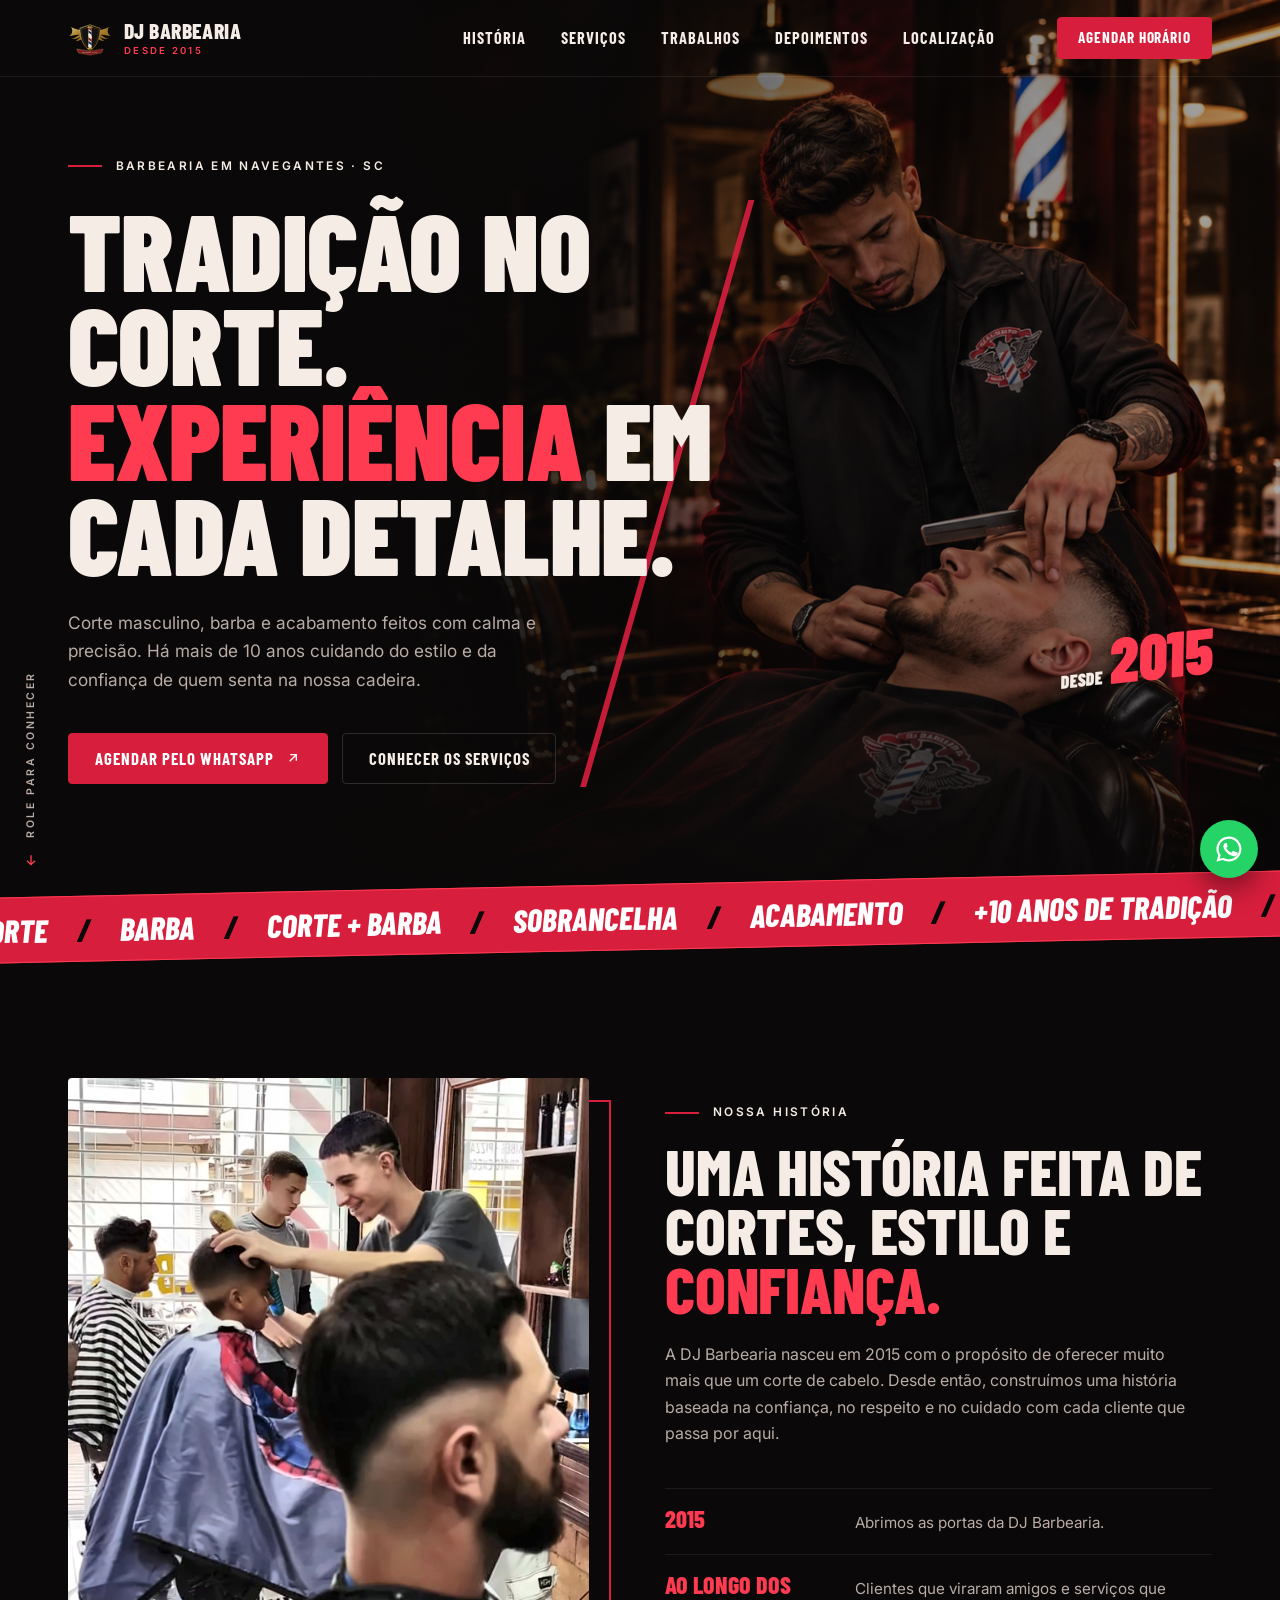
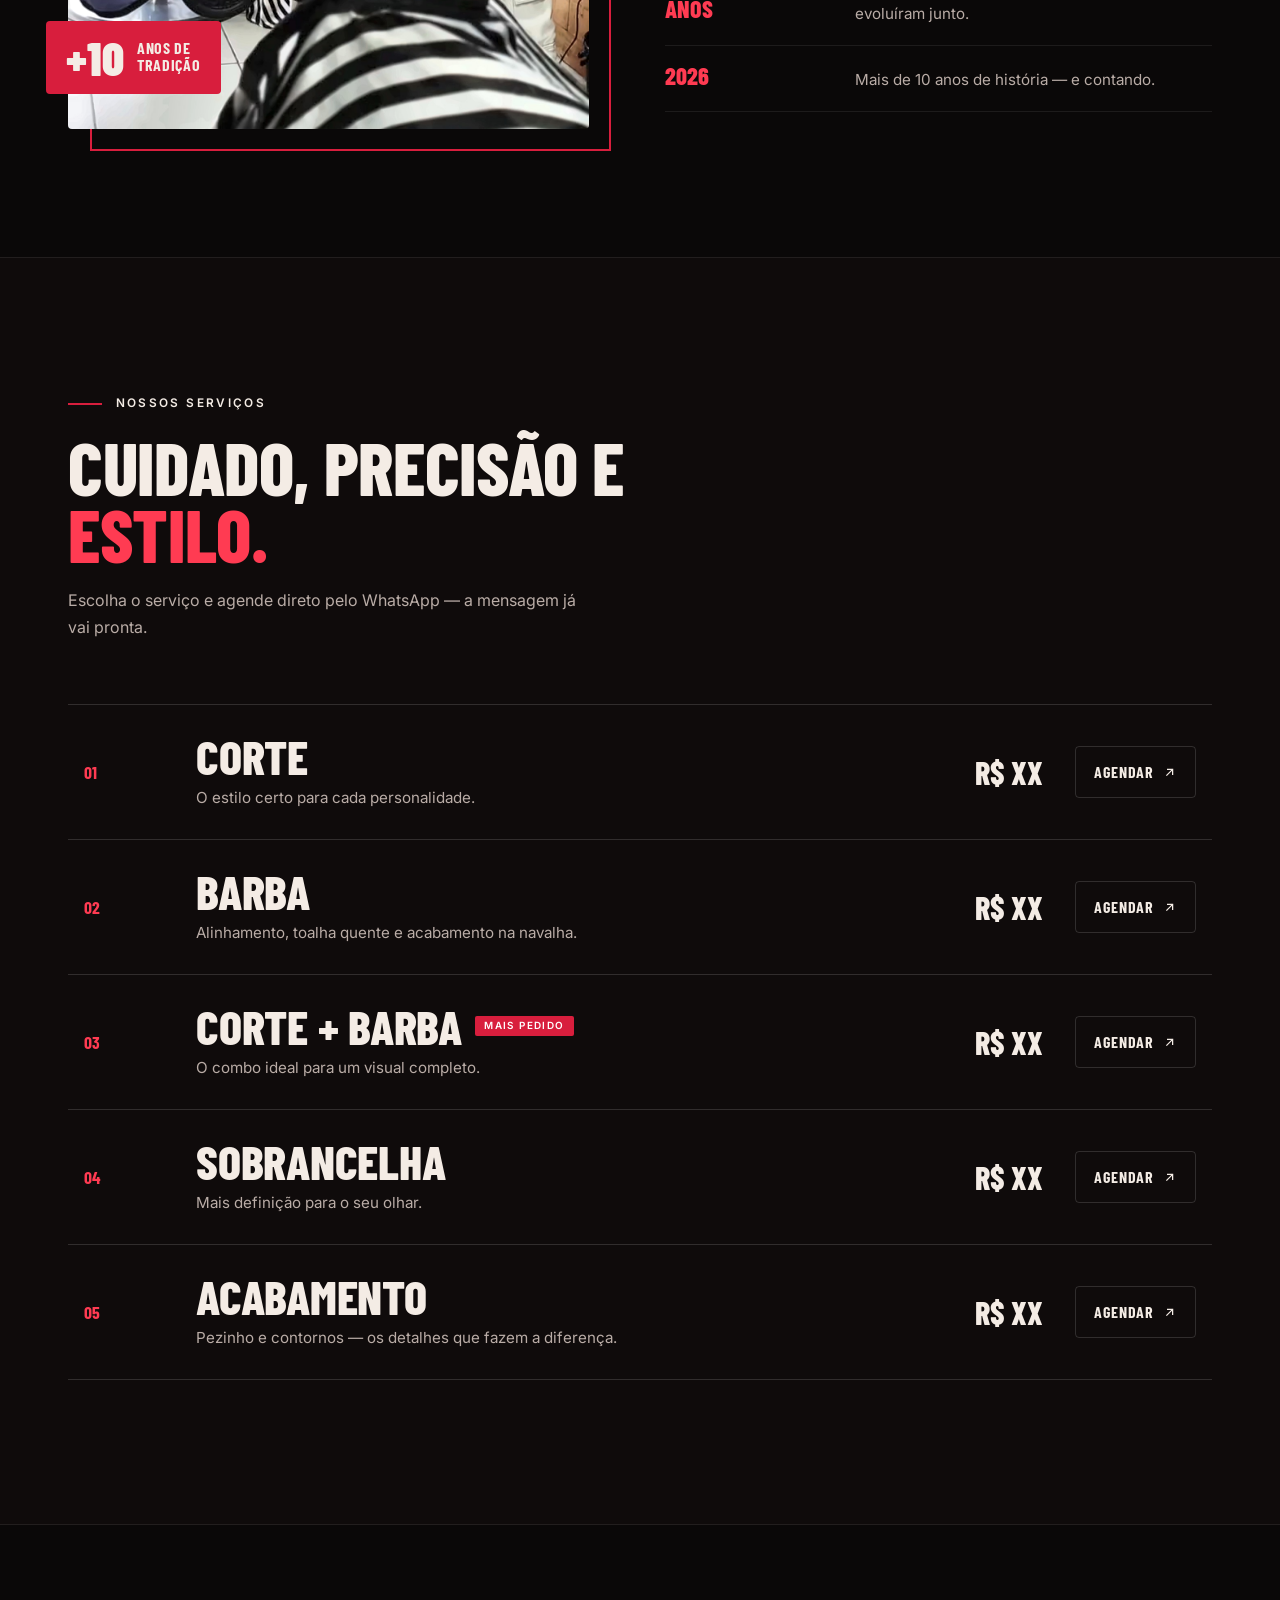
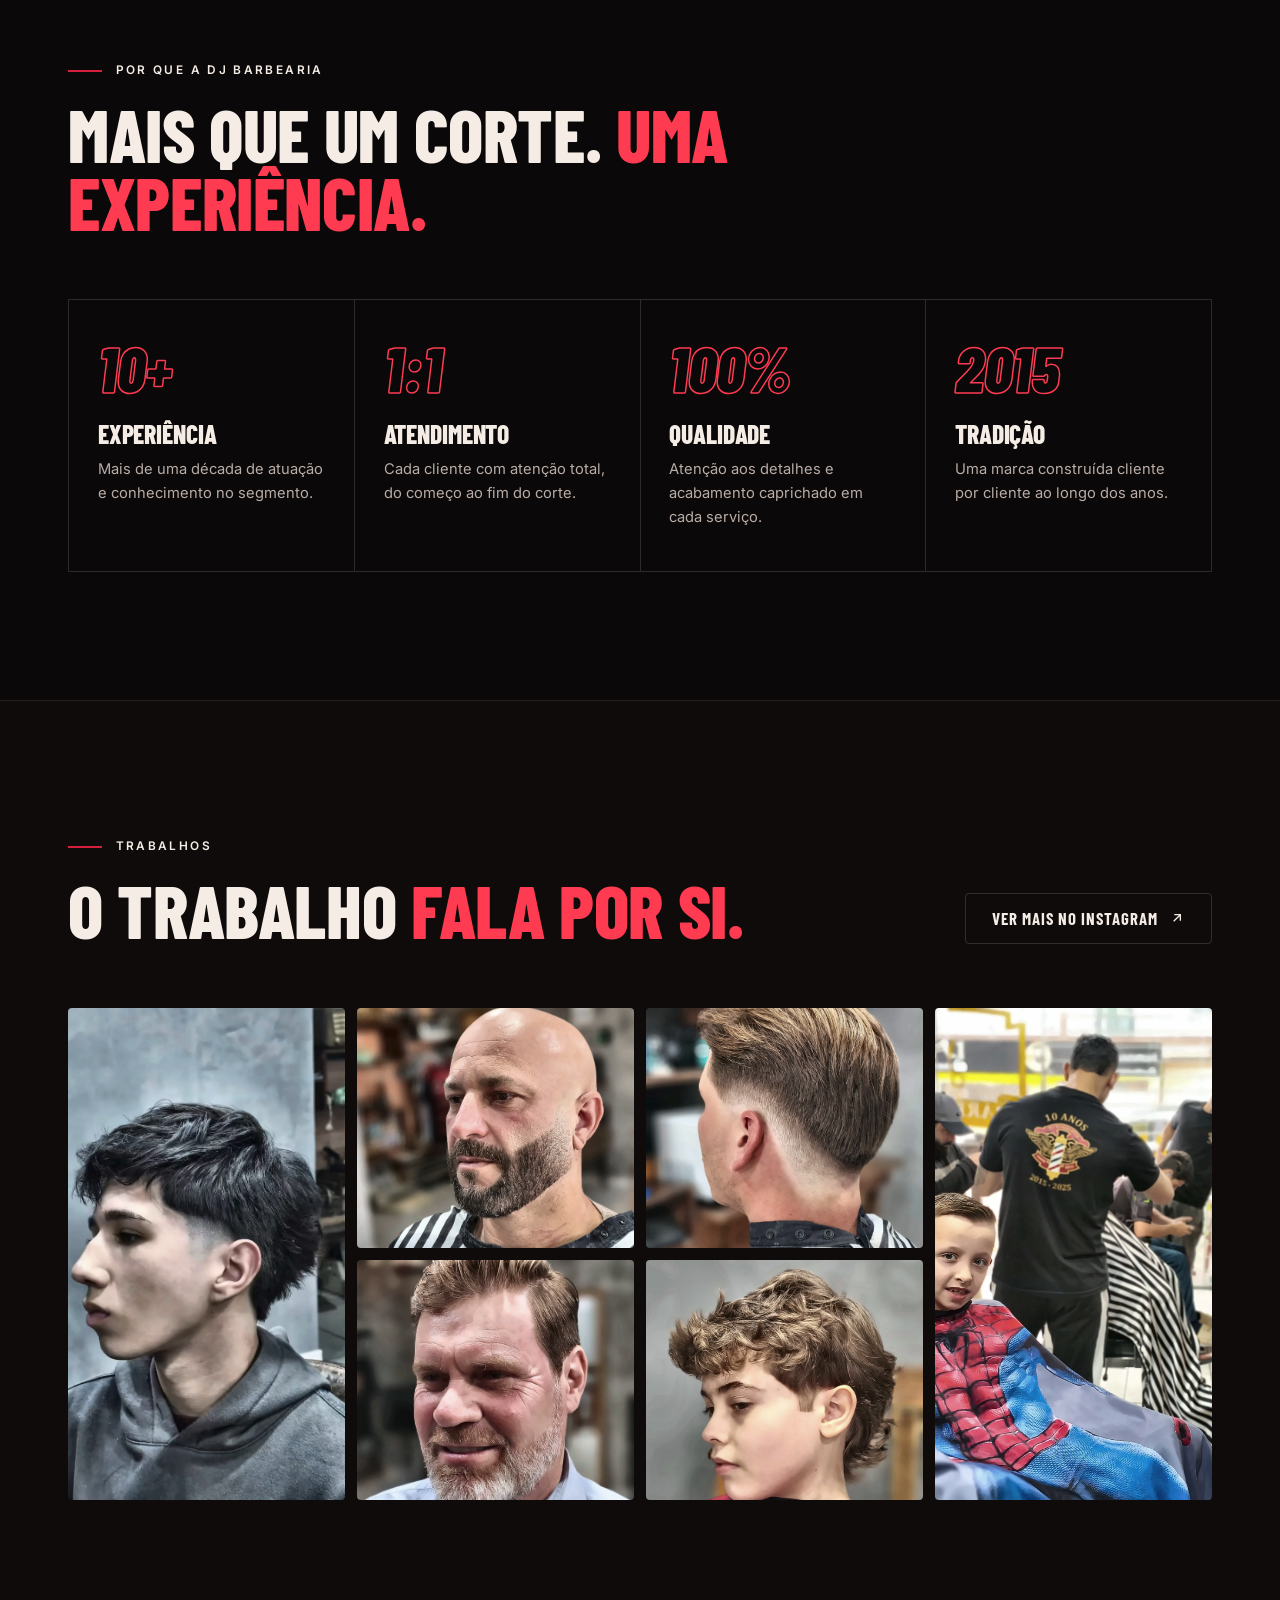
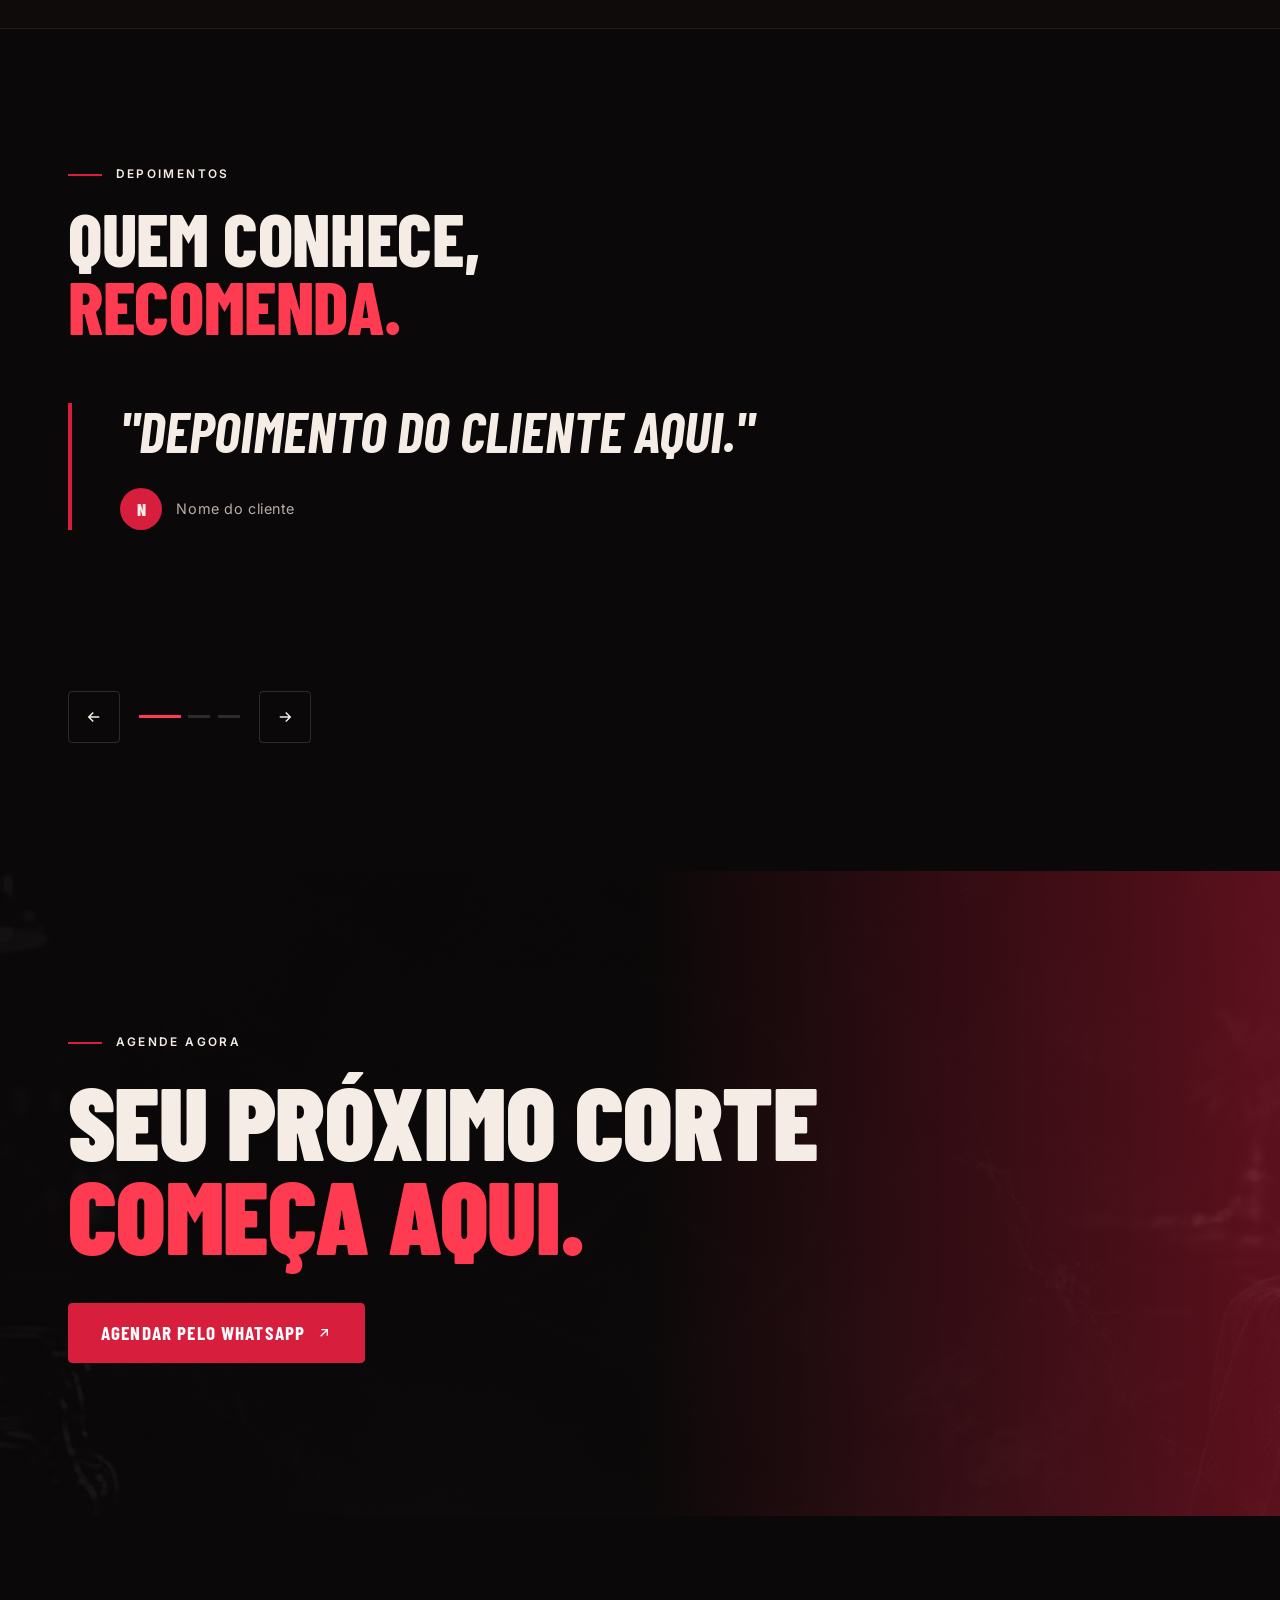
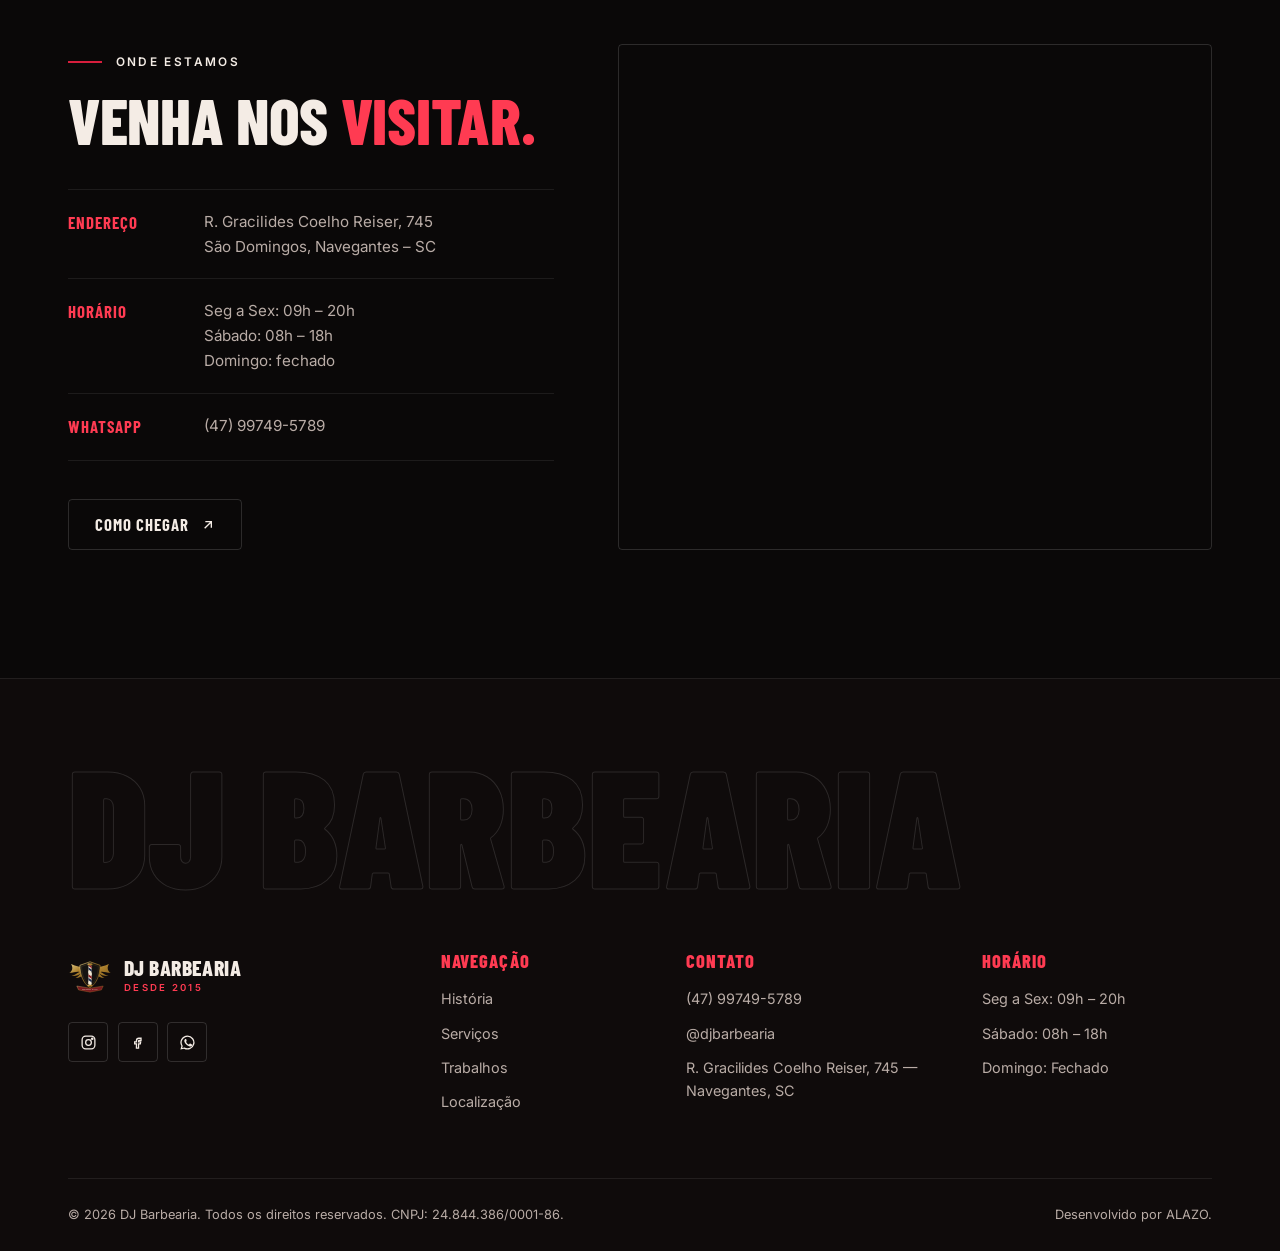
==== commit 8eca350f: "Atualização do site" ====
--- a/demo/basico/dj-barbearia/index.html
+++ b/demo/basico/dj-barbearia/index.html
@@ -210,8 +210,6 @@
           </a>
         </li>
       </ul>
-
-      <p class="servicos-note">*Valores exemplificativos — atualize com os preços reais dos serviços.</p>
     </div>
   </section>
 
@@ -270,7 +268,7 @@
         <div class="gal-item gal-tall">
           <button type="button" data-lightbox-trigger data-full="assets/galeria-01.jpg" aria-label="Ampliar imagem 1">
             <img src="assets/galeria-01.jpg" alt="Corte com franja e degradê" loading="lazy">
-            <span class="gal-overlay" aria-hidden="true"><span>Degradê + franja</span></span>
+            <span class="gal-overlay" aria-hidden="true"><span>Degradê</span></span>
           </button>
         </div>
         <div class="gal-item">
@@ -288,7 +286,7 @@
         <div class="gal-item gal-tall">
           <button type="button" data-lightbox-trigger data-full="assets/galeria-05.jpg" aria-label="Ampliar imagem 5">
             <img src="assets/galeria-05.jpg" alt="Equipe com a camiseta comemorativa de 10 anos" loading="lazy">
-            <span class="gal-overlay" aria-hidden="true"><span>10 anos</span></span>
+            <span class="gal-overlay" aria-hidden="true"><span>Infantil</span></span>
           </button>
         </div>
         <div class="gal-item">
@@ -459,13 +457,13 @@
         <ul>
           <li>Seg a Sex: 09h – 20h</li>
           <li>Sábado: 08h – 18h</li>
-          <li>Domingo: fechado</li>
+          <li>Domingo: Fechado</li>
         </ul>
       </div>
     </div>
 
     <div class="footer-bottom">
-      <span>© <span data-current-year>2026</span> DJ Barbearia. Todos os direitos reservados.</span>
+      <span>© <span data-current-year>2026</span> DJ Barbearia. Todos os direitos reservados. CNPJ: 24.844.386/0001-86.</span>
       <span>Desenvolvido por <a href="https://alazodesenvolvimento.vercel.app/" target="_blank" rel="noopener" class="dev-credit">ALAZO</a>.</span>
     </div>
   </div>
